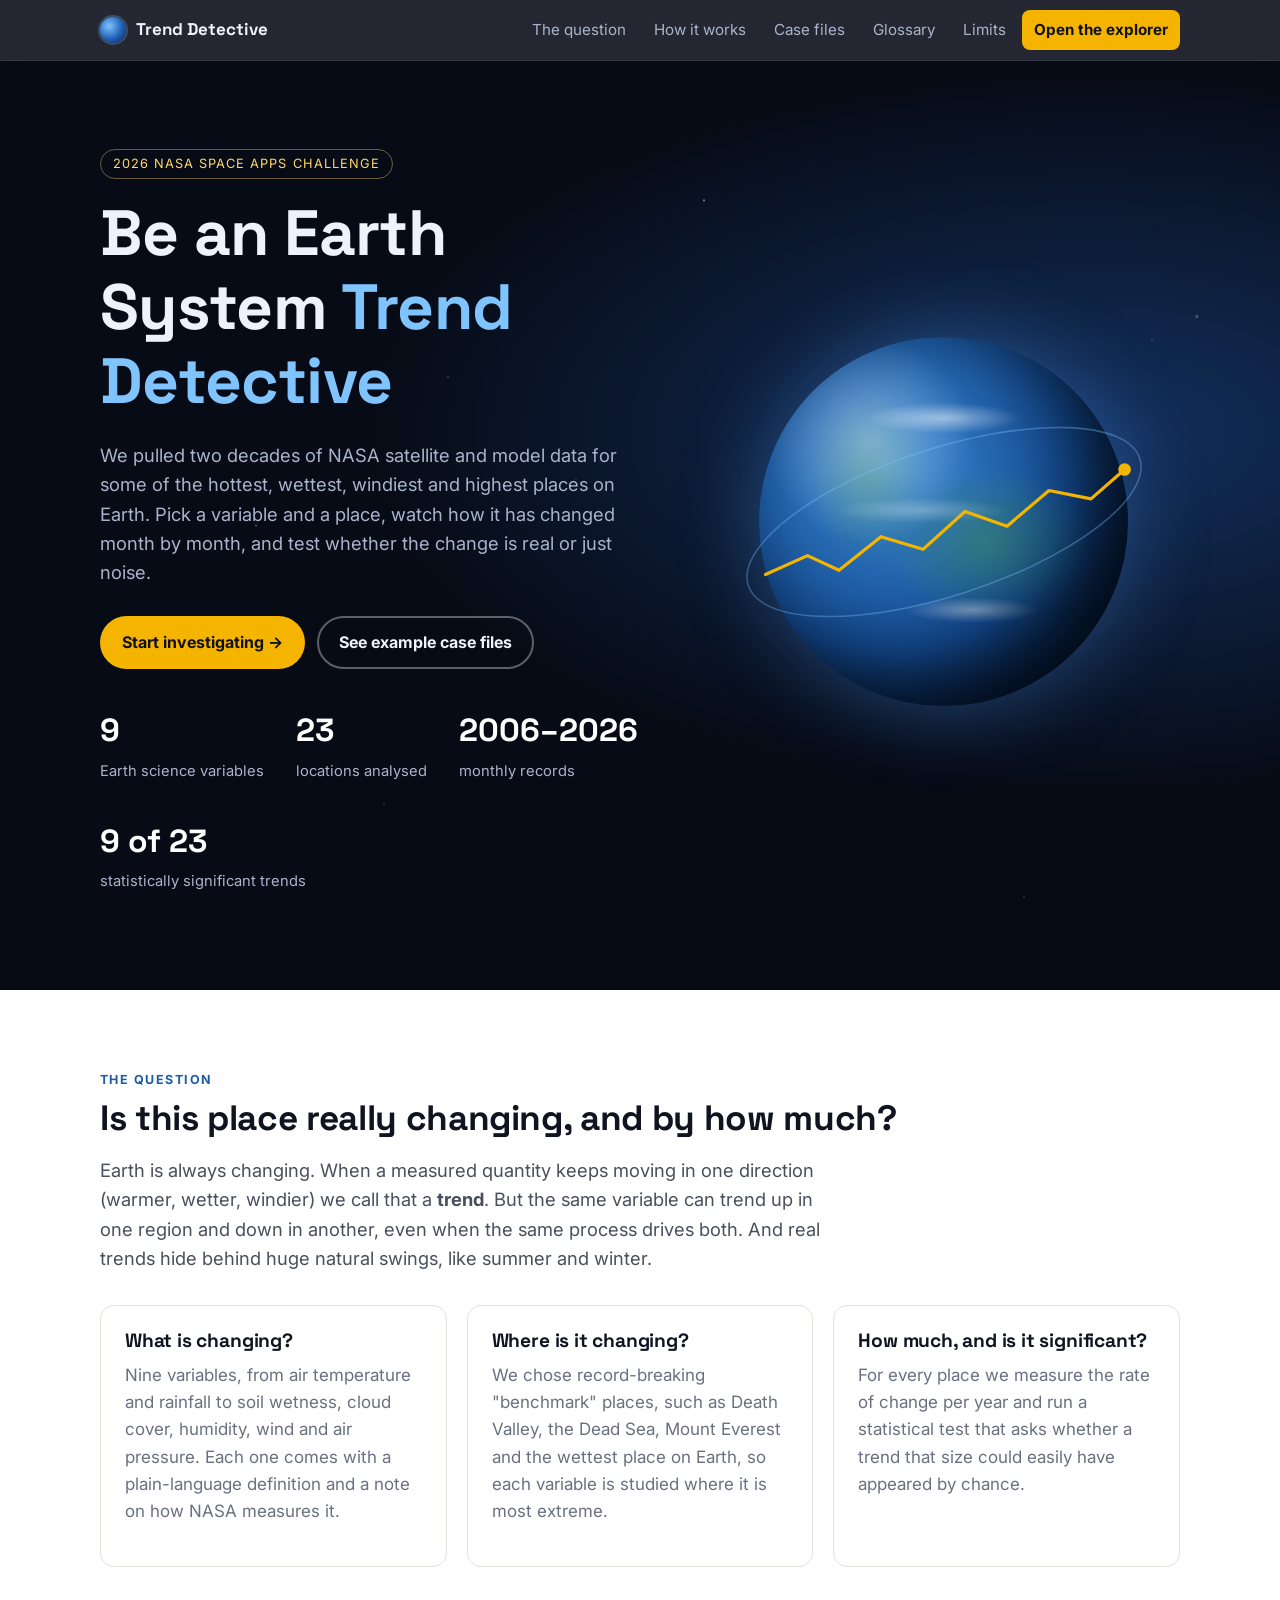
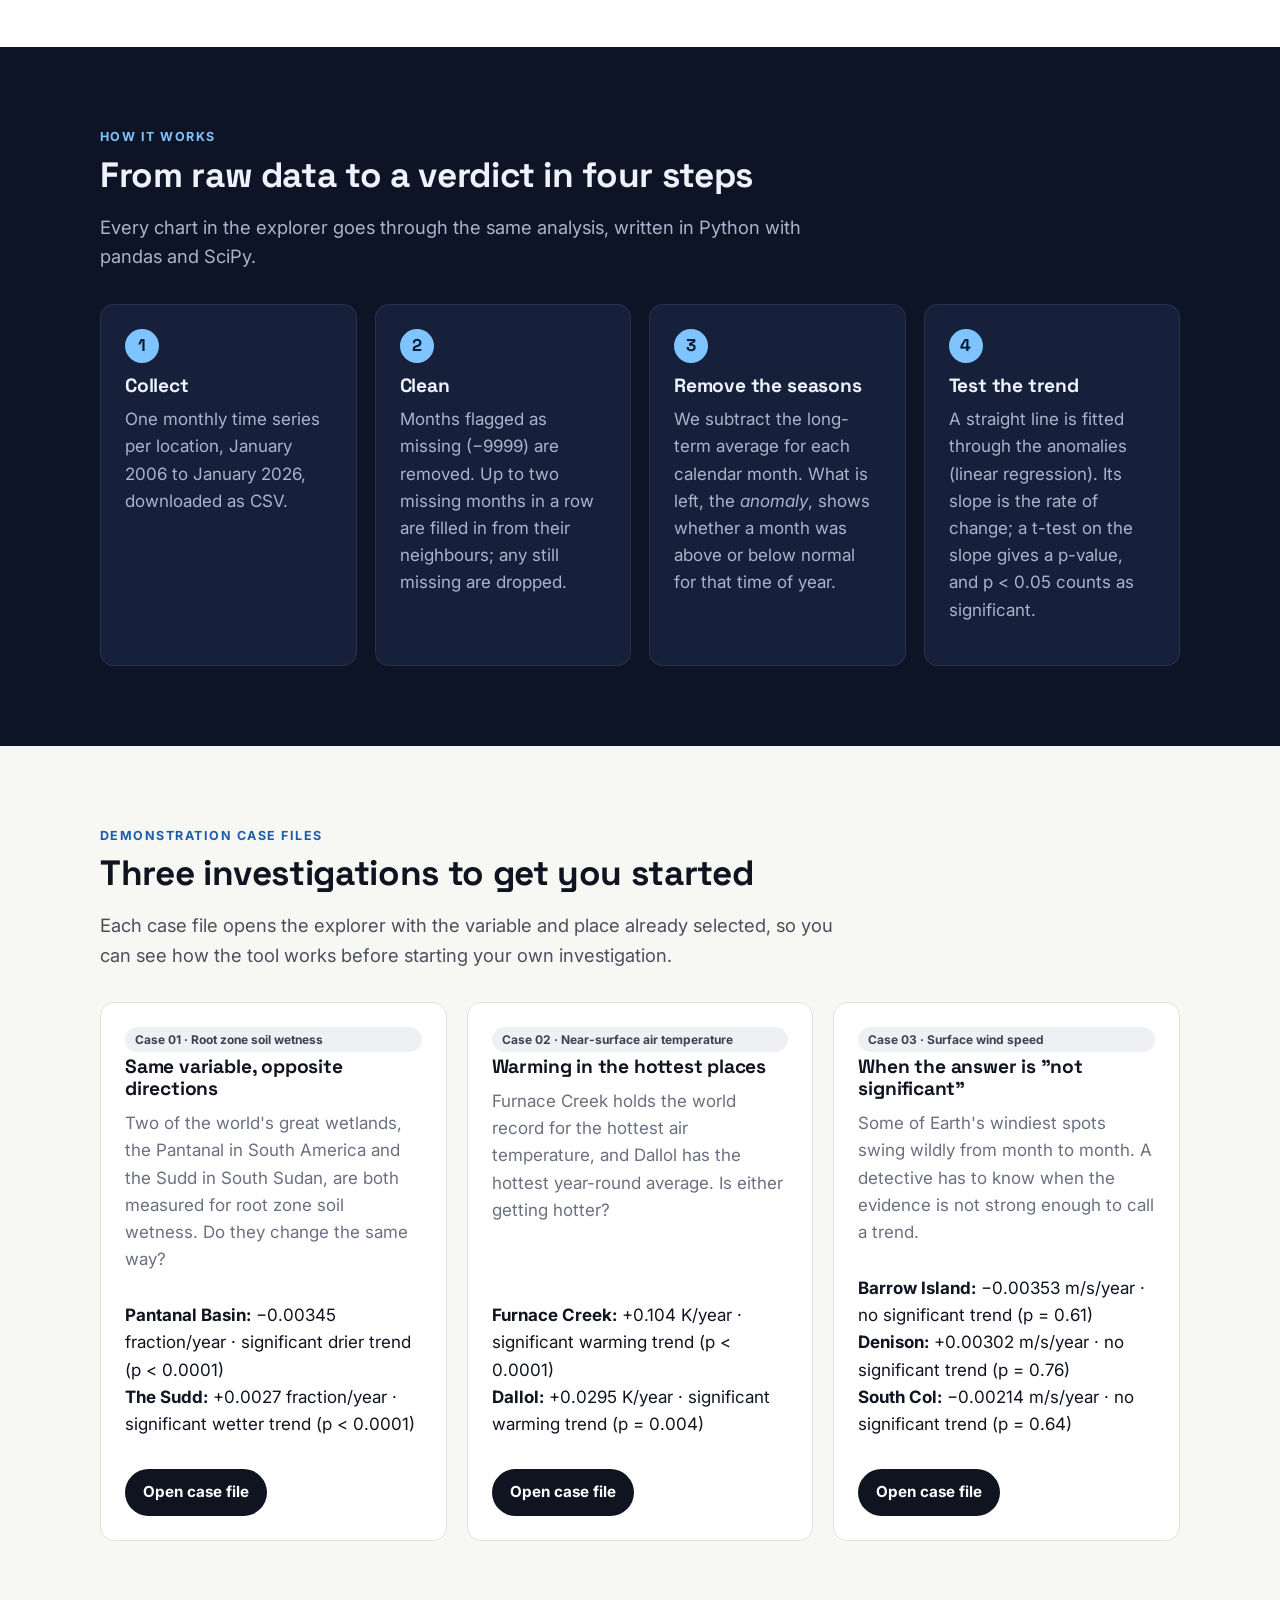
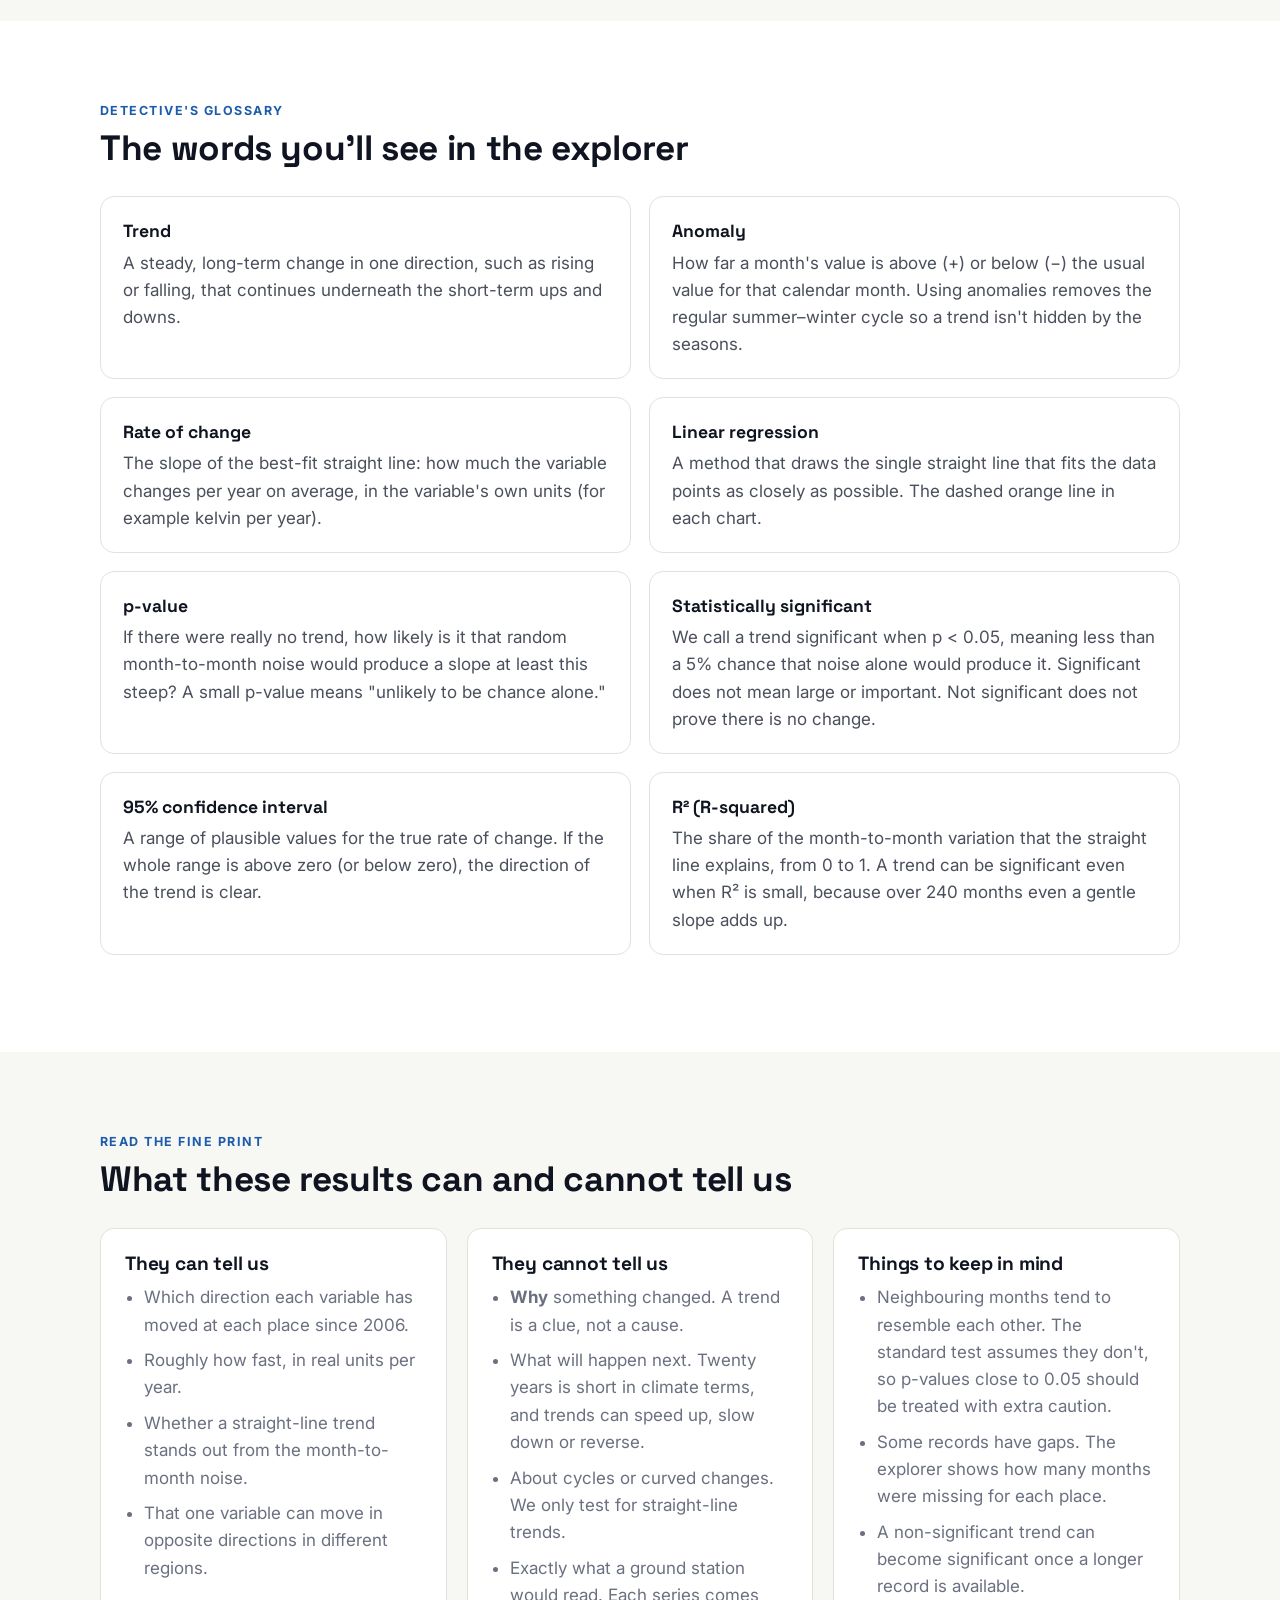
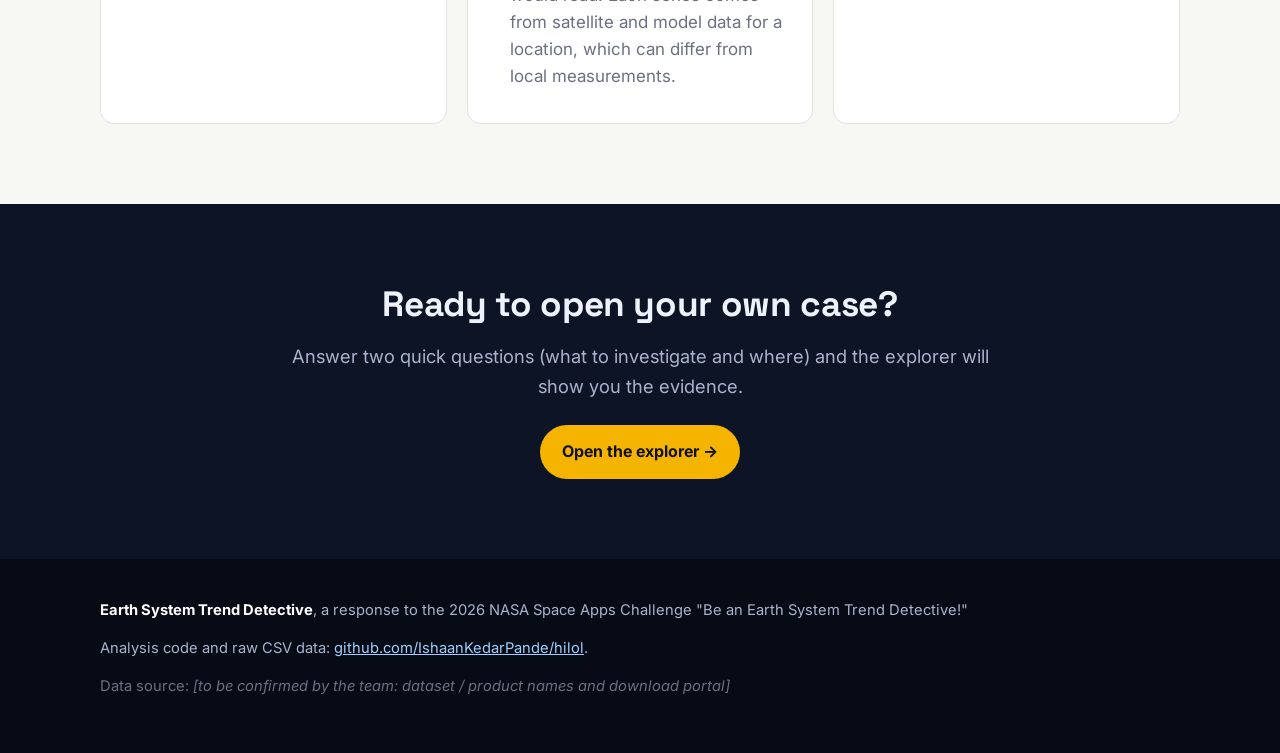
==== index.html @ a5470a7a "Add files via upload" ====
<!doctype html>
<html lang="en">
<head>
  <meta charset="utf-8">
  <meta name="viewport" content="width=device-width, initial-scale=1">
  <title>Earth System Trend Detective</title>
  <meta name="description" content="Explore 20 years of NASA Earth science data from 23 of the planet's most extreme places, and find out which changes are statistically significant. A 2026 NASA Space Apps Challenge project.">
  <link rel="preconnect" href="https://fonts.googleapis.com">
  <link rel="preconnect" href="https://fonts.gstatic.com" crossorigin>
  <link href="https://fonts.googleapis.com/css2?family=Inter:wght@400;600;700&family=Space+Grotesk:wght@600;700&display=swap" rel="stylesheet">
  <link rel="stylesheet" href="assets/style.css">
  <link rel="icon" href="data:image/svg+xml,%3Csvg xmlns='http://www.w3.org/2000/svg' viewBox='0 0 32 32'%3E%3Ccircle cx='16' cy='16' r='14' fill='%232a78d6'/%3E%3Cpath d='M6 20 L12 14 L17 17 L26 8' stroke='%23f5b400' stroke-width='3' fill='none' stroke-linecap='round'/%3E%3C/svg%3E">
</head>
<body>
<a class="skip" href="#main">Skip to content</a>

<header class="nav">
  <div class="wrap">
    <a class="brand" href="index.html"><span class="brand-mark" aria-hidden="true"></span>Trend Detective</a>
    <nav aria-label="Main">
      <ul>
        <li><a class="link" href="#question">The question</a></li>
        <li><a class="link" href="#method">How it works</a></li>
        <li><a class="link" href="#cases">Case files</a></li>
        <li><a class="link" href="#glossary">Glossary</a></li>
        <li><a class="link" href="#limits">Limits</a></li>
        <li><a class="link cta" href="explore.html">Open the explorer</a></li>
      </ul>
    </nav>
  </div>
</header>

<main id="main">
  <!-- HERO -->
  <section class="hero" aria-labelledby="hero-title">
    <div class="stars" aria-hidden="true"></div>
    <div class="wrap">
      <div>
        <span class="hero-tag">2026 NASA Space Apps Challenge</span>
        <h1 id="hero-title">Be an Earth System <span>Trend Detective</span></h1>
        <p class="lede">We pulled two decades of NASA satellite and model data for some of the hottest, wettest, windiest and highest places on Earth. Pick a variable and a place, watch how it has changed month by month, and test whether the change is real or just noise.</p>
        <div class="actions">
          <a class="btn btn-primary" href="explore.html">Start investigating →</a>
          <a class="btn btn-ghost" href="#cases">See example case files</a>
        </div>
        <div class="facts" aria-label="Project at a glance">
          <div class="fact"><b data-fact="variables">9</b><span>Earth science variables</span></div>
          <div class="fact"><b data-fact="series">23</b><span>locations analysed</span></div>
          <div class="fact"><b data-fact="years">2006–2026</b><span>monthly records</span></div>
          <div class="fact"><b data-fact="significant">–</b><span>statistically significant trends</span></div>
        </div>
      </div>
      <div class="planet-wrap" aria-hidden="true">
        <div class="planet"></div>
        <svg viewBox="0 0 400 400">
          <ellipse cx="200" cy="200" rx="196" ry="70" fill="none" stroke="rgba(127,196,255,.35)" stroke-width="1.5" transform="rotate(-18 200 200)"/>
          <polyline points="30,250 70,232 100,246 140,214 180,226 220,190 260,204 300,170 340,178 372,150" fill="none" stroke="#f5b400" stroke-width="3" stroke-linecap="round" stroke-linejoin="round"/>
          <circle cx="372" cy="150" r="6" fill="#f5b400"/>
        </svg>
      </div>
    </div>
  </section>

  <!-- QUESTION -->
  <section id="question" class="section-white" aria-labelledby="q-title">
    <div class="wrap">
      <p class="eyebrow">The question</p>
      <h2 id="q-title">Is this place really changing, and by how much?</h2>
      <p class="lede">Earth is always changing. When a measured quantity keeps moving in one direction (warmer, wetter, windier) we call that a <strong>trend</strong>. But the same variable can trend up in one region and down in another, even when the same process drives both. And real trends hide behind huge natural swings, like summer and winter.</p>
      <div class="grid-3" style="margin-top:32px">
        <div class="card">
          <h3>What is changing?</h3>
          <p class="muted">Nine variables, from air temperature and rainfall to soil wetness, cloud cover, humidity, wind and air pressure. Each one comes with a plain-language definition and a note on how NASA measures it.</p>
        </div>
        <div class="card">
          <h3>Where is it changing?</h3>
          <p class="muted">We chose record-breaking "benchmark" places, such as Death Valley, the Dead Sea, Mount Everest and the wettest place on Earth, so each variable is studied where it is most extreme.</p>
        </div>
        <div class="card">
          <h3>How much, and is it significant?</h3>
          <p class="muted">For every place we measure the rate of change per year and run a statistical test that asks whether a trend that size could easily have appeared by chance.</p>
        </div>
      </div>
    </div>
  </section>

  <!-- METHOD -->
  <section id="method" class="section-dark" aria-labelledby="m-title">
    <div class="wrap">
      <p class="eyebrow">How it works</p>
      <h2 id="m-title">From raw data to a verdict in four steps</h2>
      <p class="lede">Every chart in the explorer goes through the same analysis, written in Python with pandas and SciPy.</p>
      <ol class="grid-4" style="list-style:none;padding:0;margin:32px 0 0">
        <li class="card">
          <div class="step-num">1</div>
          <h3>Collect</h3>
          <p class="muted">One monthly time series per location, January 2006 to January 2026, downloaded as CSV.</p>
        </li>
        <li class="card">
          <div class="step-num">2</div>
          <h3>Clean</h3>
          <p class="muted">Months flagged as missing (−9999) are removed. Up to two missing months in a row are filled in from their neighbours; any still missing are dropped.</p>
        </li>
        <li class="card">
          <div class="step-num">3</div>
          <h3>Remove the seasons</h3>
          <p class="muted">We subtract the long-term average for each calendar month. What is left, the <em>anomaly</em>, shows whether a month was above or below normal for that time of year.</p>
        </li>
        <li class="card">
          <div class="step-num">4</div>
          <h3>Test the trend</h3>
          <p class="muted">A straight line is fitted through the anomalies (linear regression). Its slope is the rate of change; a t-test on the slope gives a p-value, and p &lt; 0.05 counts as significant.</p>
        </li>
      </ol>
    </div>
  </section>

  <!-- CASE FILES -->
  <section id="cases" aria-labelledby="c-title">
    <div class="wrap">
      <p class="eyebrow">Demonstration case files</p>
      <h2 id="c-title">Three investigations to get you started</h2>
      <p class="lede">Each case file opens the explorer with the variable and place already selected, so you can see how the tool works before starting your own investigation.</p>
      <div class="grid-3" style="margin-top:32px">
        <article class="card case">
          <span class="tag">Case 01 · Root zone soil wetness</span>
          <h3>Same variable, opposite directions</h3>
          <p class="muted">Two of the world's great wetlands, the Pantanal in South America and the Sudd in South Sudan, are both measured for root zone soil wetness. Do they change the same way?</p>
          <p class="verdict" data-case="RootZoneSoil_Pantanal,RootZoneSoil_Sudd"></p>
          <a class="btn" href="explore.html?series=RootZoneSoil_Pantanal">Open case file</a>
        </article>
        <article class="card case">
          <span class="tag">Case 02 · Near-surface air temperature</span>
          <h3>Warming in the hottest places</h3>
          <p class="muted">Furnace Creek holds the world record for the hottest air temperature, and Dallol has the hottest year-round average. Is either getting hotter?</p>
          <p class="verdict" data-case="NearSurfaceAirTemperature_Furnace,NearSurfaceAirTemperature_Dallol"></p>
          <a class="btn" href="explore.html?series=NearSurfaceAirTemperature_Furnace">Open case file</a>
        </article>
        <article class="card case">
          <span class="tag">Case 03 · Surface wind speed</span>
          <h3>When the answer is "not significant"</h3>
          <p class="muted">Some of Earth's windiest spots swing wildly from month to month. A detective has to know when the evidence is not strong enough to call a trend.</p>
          <p class="verdict" data-case="SurfaceWindSpeed_Barrow,SurfaceWindSpeed_Denison,SurfaceWindSpeed_Southcol"></p>
          <a class="btn" href="explore.html?series=SurfaceWindSpeed_Southcol">Open case file</a>
        </article>
      </div>
    </div>
  </section>

  <!-- GLOSSARY -->
  <section id="glossary" class="section-white" aria-labelledby="g-title">
    <div class="wrap">
      <p class="eyebrow">Detective's glossary</p>
      <h2 id="g-title">The words you'll see in the explorer</h2>
      <dl class="glossary" style="margin-top:28px">
        <div><dt>Trend</dt><dd>A steady, long-term change in one direction, such as rising or falling, that continues underneath the short-term ups and downs.</dd></div>
        <div><dt>Anomaly</dt><dd>How far a month's value is above (+) or below (−) the usual value for that calendar month. Using anomalies removes the regular summer–winter cycle so a trend isn't hidden by the seasons.</dd></div>
        <div><dt>Rate of change</dt><dd>The slope of the best-fit straight line: how much the variable changes per year on average, in the variable's own units (for example kelvin per year).</dd></div>
        <div><dt>Linear regression</dt><dd>A method that draws the single straight line that fits the data points as closely as possible. The dashed orange line in each chart.</dd></div>
        <div><dt>p-value</dt><dd>If there were really no trend, how likely is it that random month-to-month noise would produce a slope at least this steep? A small p-value means "unlikely to be chance alone."</dd></div>
        <div><dt>Statistically significant</dt><dd>We call a trend significant when p &lt; 0.05, meaning less than a 5% chance that noise alone would produce it. Significant does not mean large or important. Not significant does not prove there is no change.</dd></div>
        <div><dt>95% confidence interval</dt><dd>A range of plausible values for the true rate of change. If the whole range is above zero (or below zero), the direction of the trend is clear.</dd></div>
        <div><dt>R² (R-squared)</dt><dd>The share of the month-to-month variation that the straight line explains, from 0 to 1. A trend can be significant even when R² is small, because over 240 months even a gentle slope adds up.</dd></div>
      </dl>
    </div>
  </section>

  <!-- LIMITS -->
  <section id="limits" aria-labelledby="l-title">
    <div class="wrap">
      <p class="eyebrow">Read the fine print</p>
      <h2 id="l-title">What these results can and cannot tell us</h2>
      <div class="grid-3" style="margin-top:28px">
        <div class="card">
          <h3>They can tell us</h3>
          <ul class="clean muted">
            <li>Which direction each variable has moved at each place since 2006.</li>
            <li>Roughly how fast, in real units per year.</li>
            <li>Whether a straight-line trend stands out from the month-to-month noise.</li>
            <li>That one variable can move in opposite directions in different regions.</li>
          </ul>
        </div>
        <div class="card">
          <h3>They cannot tell us</h3>
          <ul class="clean muted">
            <li><strong>Why</strong> something changed. A trend is a clue, not a cause.</li>
            <li>What will happen next. Twenty years is short in climate terms, and trends can speed up, slow down or reverse.</li>
            <li>About cycles or curved changes. We only test for straight-line trends.</li>
            <li>Exactly what a ground station would read. Each series comes from satellite and model data for a location, which can differ from local measurements.</li>
          </ul>
        </div>
        <div class="card">
          <h3>Things to keep in mind</h3>
          <ul class="clean muted">
            <li>Neighbouring months tend to resemble each other. The standard test assumes they don't, so p-values close to 0.05 should be treated with extra caution.</li>
            <li>Some records have gaps. The explorer shows how many months were missing for each place.</li>
            <li>A non-significant trend can become significant once a longer record is available.</li>
          </ul>
        </div>
      </div>
    </div>
  </section>

  <section class="section-dark" aria-labelledby="cta-title">
    <div class="wrap" style="text-align:center">
      <h2 id="cta-title">Ready to open your own case?</h2>
      <p class="lede" style="margin:0 auto 24px">Answer two quick questions (what to investigate and where) and the explorer will show you the evidence.</p>
      <a class="btn btn-primary" href="explore.html">Open the explorer →</a>
    </div>
  </section>
</main>

<footer>
  <div class="wrap">
    <p><strong style="color:#fff">Earth System Trend Detective</strong>, a response to the 2026 NASA Space Apps Challenge "Be an Earth System Trend Detective!"</p>
    <p>Analysis code and raw CSV data: <a href="https://github.com/IshaanKedarPande/hilol">github.com/IshaanKedarPande/hilol</a>.</p>
    <!-- TODO (team): add the exact data source / product names used for the CSVs and the team name. -->
    <p class="muted">Data source: <em>[to be confirmed by the team: dataset / product names and download portal]</em></p>
  </div>
</footer>

<script src="assets/common.js"></script>
<script>
  TD.load().then(({ results, content }) => {
    const byId = Object.fromEntries(results.map(r => [r.id, r]));
    const years = results.map(r => r.start.slice(0, 4)).sort()[0] + '–' + results.map(r => r.end.slice(0, 4)).sort().pop();
    document.querySelector('[data-fact="variables"]').textContent = new Set(results.map(r => r.variable)).size;
    document.querySelector('[data-fact="series"]').textContent = results.length;
    document.querySelector('[data-fact="years"]').textContent = years;
    document.querySelector('[data-fact="significant"]').textContent = results.filter(r => r.significant).length + ' of ' + results.length;

    document.querySelectorAll('[data-case]').forEach(el => {
      el.innerHTML = el.dataset.case.split(',').map(id => {
        const r = byId[id]; if (!r) return '';
        const v = content.variables[r.variable];
        const place = content.locations[id]?.place || r.location;
        return `<strong>${place}:</strong> ${TD.fmtRate(r.slope_per_year, v.unit)} · ${TD.verdictText(r)}`;
      }).join('<br>');
    });
  }).catch(() => {});
</script>
</body>
</html>
---- assets/style.css ----
/* Earth System Trend Detective — shared styles */
:root {
  --space-900: #070b16;
  --space-800: #0d1426;
  --space-700: #16203a;
  --space-ink: #eef2fb;
  --space-muted: #a9b4cc;

  --page: #f7f7f4;
  --surface: #ffffff;
  --chart-surface: #fcfcfb;
  --ink: #0f1420;
  --ink-2: #4a4f5c;
  --ink-3: #6b7080;
  --line: #e2e2dc;
  --grid: #ececE6;

  --accent: #2a78d6;      /* data series (blue) */
  --accent-ink: #1c5cab;  /* blue text that passes 4.5:1 */
  --trend: #eb6834;       /* trend line (orange) */

  --good-bg: #e6f4e6; --good-ink: #0b5d0b;
  --neutral-bg: #eef0f4; --neutral-ink: #3d4252;

  --radius: 14px;
  --maxw: 1120px;
  --font: "Inter", system-ui, -apple-system, "Segoe UI", Roboto, sans-serif;
  --font-display: "Space Grotesk", var(--font);
}

* { box-sizing: border-box; }
html { scroll-behavior: smooth; }
@media (prefers-reduced-motion: reduce) { html { scroll-behavior: auto; } * { animation: none !important; transition: none !important; } }

body {
  margin: 0;
  font-family: var(--font);
  font-size: 17px;
  line-height: 1.6;
  color: var(--ink);
  background: var(--page);
}
img { max-width: 100%; }
a { color: var(--accent-ink); }
h1, h2, h3 { font-family: var(--font-display); line-height: 1.15; letter-spacing: -0.01em; margin: 0 0 .5em; }
h2 { font-size: clamp(1.6rem, 3vw, 2.2rem); }
h3 { font-size: 1.2rem; }
p { margin: 0 0 1em; }
.wrap { max-width: var(--maxw); margin: 0 auto; padding: 0 20px; }
.eyebrow { text-transform: uppercase; letter-spacing: .12em; font-size: .78rem; font-weight: 700; color: var(--accent-ink); margin-bottom: .6em; }
.lede { font-size: 1.15rem; color: var(--ink-2); max-width: 62ch; }
.muted { color: var(--ink-3); }
.sr-only { position: absolute; width: 1px; height: 1px; padding: 0; margin: -1px; overflow: hidden; clip: rect(0,0,0,0); border: 0; }

.skip { position: absolute; left: -999px; top: 8px; background: #fff; color: #000; padding: 8px 14px; border-radius: 8px; z-index: 100; }
.skip:focus { left: 8px; }

:focus-visible { outline: 3px solid #f5b400; outline-offset: 2px; border-radius: 6px; }

/* ---------- Nav ---------- */
.nav { position: sticky; top: 0; z-index: 50; background: rgba(7,11,22,.88); backdrop-filter: blur(10px); border-bottom: 1px solid rgba(255,255,255,.08); }
.nav .wrap { display: flex; align-items: center; justify-content: space-between; gap: 16px; min-height: 60px; flex-wrap: wrap; }
.brand { display: flex; align-items: center; gap: 10px; color: var(--space-ink); text-decoration: none; font-family: var(--font-display); font-weight: 700; }
.brand-mark { width: 26px; height: 26px; border-radius: 50%; background: radial-gradient(circle at 35% 35%, #7fc4ff, #1f5fb8 55%, #0b2550); box-shadow: 0 0 0 2px rgba(127,196,255,.25); flex: none; }
.nav ul { list-style: none; display: flex; gap: 4px; margin: 0; padding: 0; flex-wrap: wrap; }
.nav a.link { color: var(--space-muted); text-decoration: none; font-size: .95rem; padding: 8px 12px; border-radius: 8px; display: inline-block; }
.nav a.link:hover, .nav a.link[aria-current="page"] { color: #fff; background: rgba(255,255,255,.08); }
.nav a.cta { background: #f5b400; color: #111; font-weight: 700; }
.nav a.cta:hover { background: #ffc933; color: #111; }

/* ---------- Buttons ---------- */
.btn { display: inline-flex; align-items: center; gap: 8px; padding: 12px 20px; border-radius: 999px; font-weight: 700; text-decoration: none; border: 2px solid transparent; cursor: pointer; font-size: 1rem; font-family: inherit; }
.btn-primary { background: #f5b400; color: #111; }
.btn-primary:hover { background: #ffc933; }
.btn-ghost { color: var(--space-ink); border-color: rgba(255,255,255,.35); background: transparent; }
.btn-ghost:hover { border-color: #fff; }

/* ---------- Hero ---------- */
.hero { position: relative; overflow: hidden; color: var(--space-ink); background: radial-gradient(1200px 600px at 85% 40%, #13305e 0%, transparent 60%), var(--space-900); padding: 88px 0 96px; }
.stars, .stars::after { position: absolute; inset: 0; background-image:
  radial-gradient(1px 1px at 10% 20%, #fff8, transparent), radial-gradient(1px 1px at 30% 80%, #fff6, transparent),
  radial-gradient(1.5px 1.5px at 55% 15%, #fffa, transparent), radial-gradient(1px 1px at 70% 60%, #fff5, transparent),
  radial-gradient(1px 1px at 90% 30%, #fff7, transparent), radial-gradient(1.5px 1.5px at 20% 50%, #fff6, transparent),
  radial-gradient(1px 1px at 45% 45%, #fff4, transparent), radial-gradient(1px 1px at 80% 90%, #fff6, transparent);
  pointer-events: none; }
.stars::after { content: ""; transform: translate(37%, 23%) scale(1.3); opacity: .7; }
.hero .wrap { position: relative; display: grid; grid-template-columns: 1.2fr 1fr; gap: 40px; align-items: center; }
.hero h1 { font-size: clamp(2.3rem, 5.4vw, 4rem); margin-bottom: .35em; }
.hero h1 span { color: #7fc4ff; }
.hero .lede { color: var(--space-muted); }
.hero .actions { display: flex; gap: 12px; flex-wrap: wrap; margin-top: 28px; }
.hero-tag { display: inline-block; font-size: .8rem; letter-spacing: .08em; text-transform: uppercase; color: #ffd76a; border: 1px solid rgba(255,215,106,.4); padding: 4px 12px; border-radius: 999px; margin-bottom: 18px; }

.planet-wrap { position: relative; aspect-ratio: 1; max-width: 420px; justify-self: center; width: 100%; }
.planet { position: absolute; inset: 6%; border-radius: 50%;
  background:
    radial-gradient(circle at 30% 28%, rgba(255,255,255,.35), transparent 28%),
    radial-gradient(ellipse 30% 6% at 50% 22%, rgba(255,255,255,.5), transparent 70%),
    radial-gradient(ellipse 34% 5% at 44% 47%, rgba(255,255,255,.28), transparent 70%),
    radial-gradient(ellipse 26% 5% at 58% 74%, rgba(255,255,255,.4), transparent 70%),
    radial-gradient(ellipse 40% 30% at 62% 56%, rgba(62,140,96,.55), transparent 70%),
    radial-gradient(ellipse 24% 34% at 30% 38%, rgba(62,140,96,.45), transparent 70%),
    radial-gradient(circle at 35% 35%, #3a8bd8, #134a91 55%, #061b3d 80%);
  box-shadow: inset -40px -30px 80px rgba(0,0,0,.65), 0 0 80px rgba(79,160,255,.35);
}
.planet-wrap svg { position: absolute; inset: 0; width: 100%; height: 100%; }

/* ---------- Sections ---------- */
section { padding: 80px 0; }
.section-dark { background: var(--space-800); color: var(--space-ink); }
.section-dark .lede, .section-dark .muted { color: var(--space-muted); }
.section-dark .eyebrow { color: #7fc4ff; }
.section-white { background: var(--surface); }

.grid-3 { display: grid; grid-template-columns: repeat(3, 1fr); gap: 20px; }
.grid-4 { display: grid; grid-template-columns: repeat(4, 1fr); gap: 18px; }
.card { background: var(--surface); border: 1px solid var(--line); border-radius: var(--radius); padding: 24px; }
.section-dark .card { background: var(--space-700); border-color: rgba(255,255,255,.08); }

.step-num { width: 34px; height: 34px; border-radius: 50%; display: grid; place-items: center; font-weight: 800; background: #7fc4ff; color: #071a33; margin-bottom: 12px; font-family: var(--font-display); }

.facts { display: flex; gap: 32px; flex-wrap: wrap; margin-top: 36px; }
.fact b { display: block; font-family: var(--font-display); font-size: 2rem; color: #fff; }
.fact span { color: var(--space-muted); font-size: .92rem; }

/* case files */
.case { display: flex; flex-direction: column; }
.case h3 { margin-top: 4px; }
.case .verdict { margin-top: auto; padding-top: 12px; }
.case a.btn { align-self: flex-start; margin-top: 14px; padding: 9px 16px; font-size: .95rem; background: var(--ink); color: #fff; }
.case a.btn:hover { background: #2a3142; }
.tag { display: inline-block; font-size: .75rem; font-weight: 700; padding: 3px 10px; border-radius: 999px; background: var(--neutral-bg); color: var(--neutral-ink); }

/* glossary */
.glossary { display: grid; grid-template-columns: repeat(2, 1fr); gap: 18px; }
.glossary dt { font-family: var(--font-display); font-weight: 700; font-size: 1.1rem; margin-bottom: 4px; }
.glossary dd { margin: 0; color: var(--ink-2); }
.glossary > div { background: var(--surface); border: 1px solid var(--line); border-radius: var(--radius); padding: 20px 22px; }

.callout { border-left: 4px solid var(--trend); background: #fff6f1; padding: 16px 20px; border-radius: 0 10px 10px 0; color: #4a2a1c; }

ul.clean { padding-left: 1.1em; margin: 0; }
ul.clean li { margin-bottom: .5em; }

footer { background: var(--space-900); color: var(--space-muted); padding: 40px 0; font-size: .92rem; }
footer a { color: #9fd0ff; }

/* ---------- Explorer ---------- */
.explorer-head { background: var(--space-800); color: var(--space-ink); padding: 44px 0 36px; }
.explorer-head h1 { font-size: clamp(1.8rem, 4vw, 2.6rem); }
.explorer-head .lede { color: var(--space-muted); }

.steps { display: grid; gap: 18px; margin-top: 26px; }
.q-label { font-weight: 700; font-size: .95rem; color: #ffd76a; margin-bottom: 8px; display: block; }
.chips { display: flex; flex-wrap: wrap; gap: 8px; border: 0; padding: 0; margin: 0; }
.chip { border: 1.5px solid rgba(255,255,255,.28); background: transparent; color: var(--space-ink); padding: 8px 15px; border-radius: 999px; font: inherit; font-size: .95rem; cursor: pointer; }
.chip:hover { border-color: #fff; }
.chip[aria-pressed="true"] { background: #7fc4ff; color: #071a33; border-color: #7fc4ff; font-weight: 700; }
.chip small { opacity: .8; font-weight: 400; }

.explorer-body { padding: 40px 0 80px; }
.result-grid { display: grid; grid-template-columns: 1fr 340px; gap: 24px; align-items: start; }
.panel { background: var(--surface); border: 1px solid var(--line); border-radius: var(--radius); padding: 24px; }

.headline { display: grid; grid-template-columns: 1fr auto; gap: 16px; align-items: start; margin-bottom: 18px; }
.headline h2 { font-size: clamp(1.35rem, 2.6vw, 1.8rem); margin-bottom: .2em; }
.where { color: var(--ink-2); font-size: .98rem; }

.badge { display: inline-flex; align-items: center; gap: 8px; padding: 8px 14px; border-radius: 999px; font-weight: 700; font-size: .92rem; white-space: nowrap; }
.badge.sig { background: var(--good-bg); color: var(--good-ink); }
.badge.notsig { background: var(--neutral-bg); color: var(--neutral-ink); }
.badge svg { width: 16px; height: 16px; flex: none; }

.stats { display: grid; grid-template-columns: repeat(3, 1fr); gap: 12px; margin: 6px 0 20px; }
.stat { background: var(--page); border-radius: 12px; padding: 14px 16px; }
.stat .k { font-size: .8rem; color: var(--ink-3); text-transform: uppercase; letter-spacing: .06em; font-weight: 700; }
.stat .v { font-family: var(--font-display); font-size: 1.35rem; font-weight: 700; margin-top: 2px; word-break: break-word; }
.stat .s { font-size: .85rem; color: var(--ink-2); }

.toolbar { display: flex; justify-content: space-between; align-items: center; gap: 12px; flex-wrap: wrap; margin-bottom: 8px; }
.seg { display: inline-flex; border: 1px solid var(--line); border-radius: 999px; padding: 3px; background: var(--page); }
.seg button { white-space: nowrap; border: 0; background: transparent; padding: 7px 14px; border-radius: 999px; font: inherit; font-size: .9rem; cursor: pointer; color: var(--ink-2); }
.seg button[aria-pressed="true"] { background: var(--ink); color: #fff; }
.legend { display: flex; gap: 16px; font-size: .88rem; color: var(--ink-2); flex-wrap: wrap; }
.legend i { display: inline-block; width: 18px; height: 0; border-top: 2px solid var(--accent); vertical-align: middle; margin-right: 6px; }
.legend i.trend { border-top: 2.5px dashed var(--trend); }
.legend i.zero { border-top: 1px solid #9a9a92; }

.chart-box { position: relative; background: var(--chart-surface); border-radius: 12px; }
.chart-box svg { display: block; width: 100%; height: auto; touch-action: pan-y; }
.chart-box .axis text { font-size: 13px; fill: var(--ink-3); font-family: var(--font); }
.tooltip { position: absolute; pointer-events: none; background: #0f1420; color: #fff; font-size: .82rem; padding: 8px 10px; border-radius: 8px; line-height: 1.4; white-space: nowrap; transform: translate(-50%, -110%); opacity: 0; transition: opacity .1s; }
.tooltip b { font-weight: 700; }
.chart-caption { font-size: .88rem; color: var(--ink-3); margin-top: 10px; }

.plain { background: #f2f7fe; border: 1px solid #d5e5fa; border-radius: 12px; padding: 16px 18px; margin-top: 20px; }
.plain h3 { font-size: 1rem; margin-bottom: 6px; }
.plain p:last-child { margin-bottom: 0; }

.notes dt { font-weight: 700; font-size: .92rem; margin-top: 12px; }
.notes dd { margin: 2px 0 0; color: var(--ink-2); font-size: .95rem; }

aside .panel + .panel { margin-top: 18px; }
aside h3 { font-size: 1.05rem; }
aside p, aside li { font-size: .95rem; color: var(--ink-2); }
.unit-chip { font-size: .85rem; background: var(--page); border-radius: 8px; padding: 6px 10px; display: inline-block; margin-top: 4px; }

table.compare { width: 100%; border-collapse: collapse; font-size: .92rem; }
table.compare th, table.compare td { text-align: left; padding: 9px 8px; border-bottom: 1px solid var(--line); vertical-align: top; }
table.compare th { font-size: .78rem; text-transform: uppercase; letter-spacing: .05em; color: var(--ink-3); }
table.compare tr.current { background: #f2f7fe; }
table.compare button { background: none; border: 0; padding: 0; color: var(--accent-ink); font: inherit; text-decoration: underline; cursor: pointer; text-align: left; }
.table-scroll { overflow-x: auto; }

details.data-table summary { cursor: pointer; font-weight: 600; color: var(--accent-ink); margin-top: 16px; }
details.data-table .table-scroll { max-height: 300px; overflow: auto; margin-top: 8px; }

.loading { padding: 40px; text-align: center; color: var(--ink-3); }
.error { padding: 20px; background: #fdecec; color: #8a1c1c; border-radius: 10px; }

/* ---------- Responsive ---------- */
@media (max-width: 1100px) {
  .result-grid { grid-template-columns: 1fr; }
  aside { display: grid; grid-template-columns: 1fr 1fr; gap: 18px; }
  aside .panel + .panel { margin-top: 0; }
  aside .panel:last-child { grid-column: 1 / -1; }
}
@media (max-width: 960px) {
  .grid-4 { grid-template-columns: repeat(2, 1fr); }
}
@media (max-width: 700px) {
  aside { display: block; }
  aside .panel + .panel { margin-top: 18px; }
}
@media (max-width: 780px) {
  .hero { padding: 56px 0 64px; }
  .hero .wrap { grid-template-columns: 1fr; }
  .planet-wrap { max-width: 260px; order: -1; }
  .grid-3, .glossary { grid-template-columns: 1fr; }
  section { padding: 56px 0; }
  .stats { grid-template-columns: 1fr 1fr; }
  .headline { grid-template-columns: 1fr; }
  .nav ul { width: 100%; overflow-x: auto; flex-wrap: nowrap; padding-bottom: 6px; }
  .nav a.link { white-space: nowrap; }
}
@media (max-width: 480px) {
  body { font-size: 16px; }
  .wrap { padding: 0 16px; }
  .grid-4 { grid-template-columns: 1fr; }
  .stats { grid-template-columns: 1fr; }
  .panel { padding: 18px; }
}
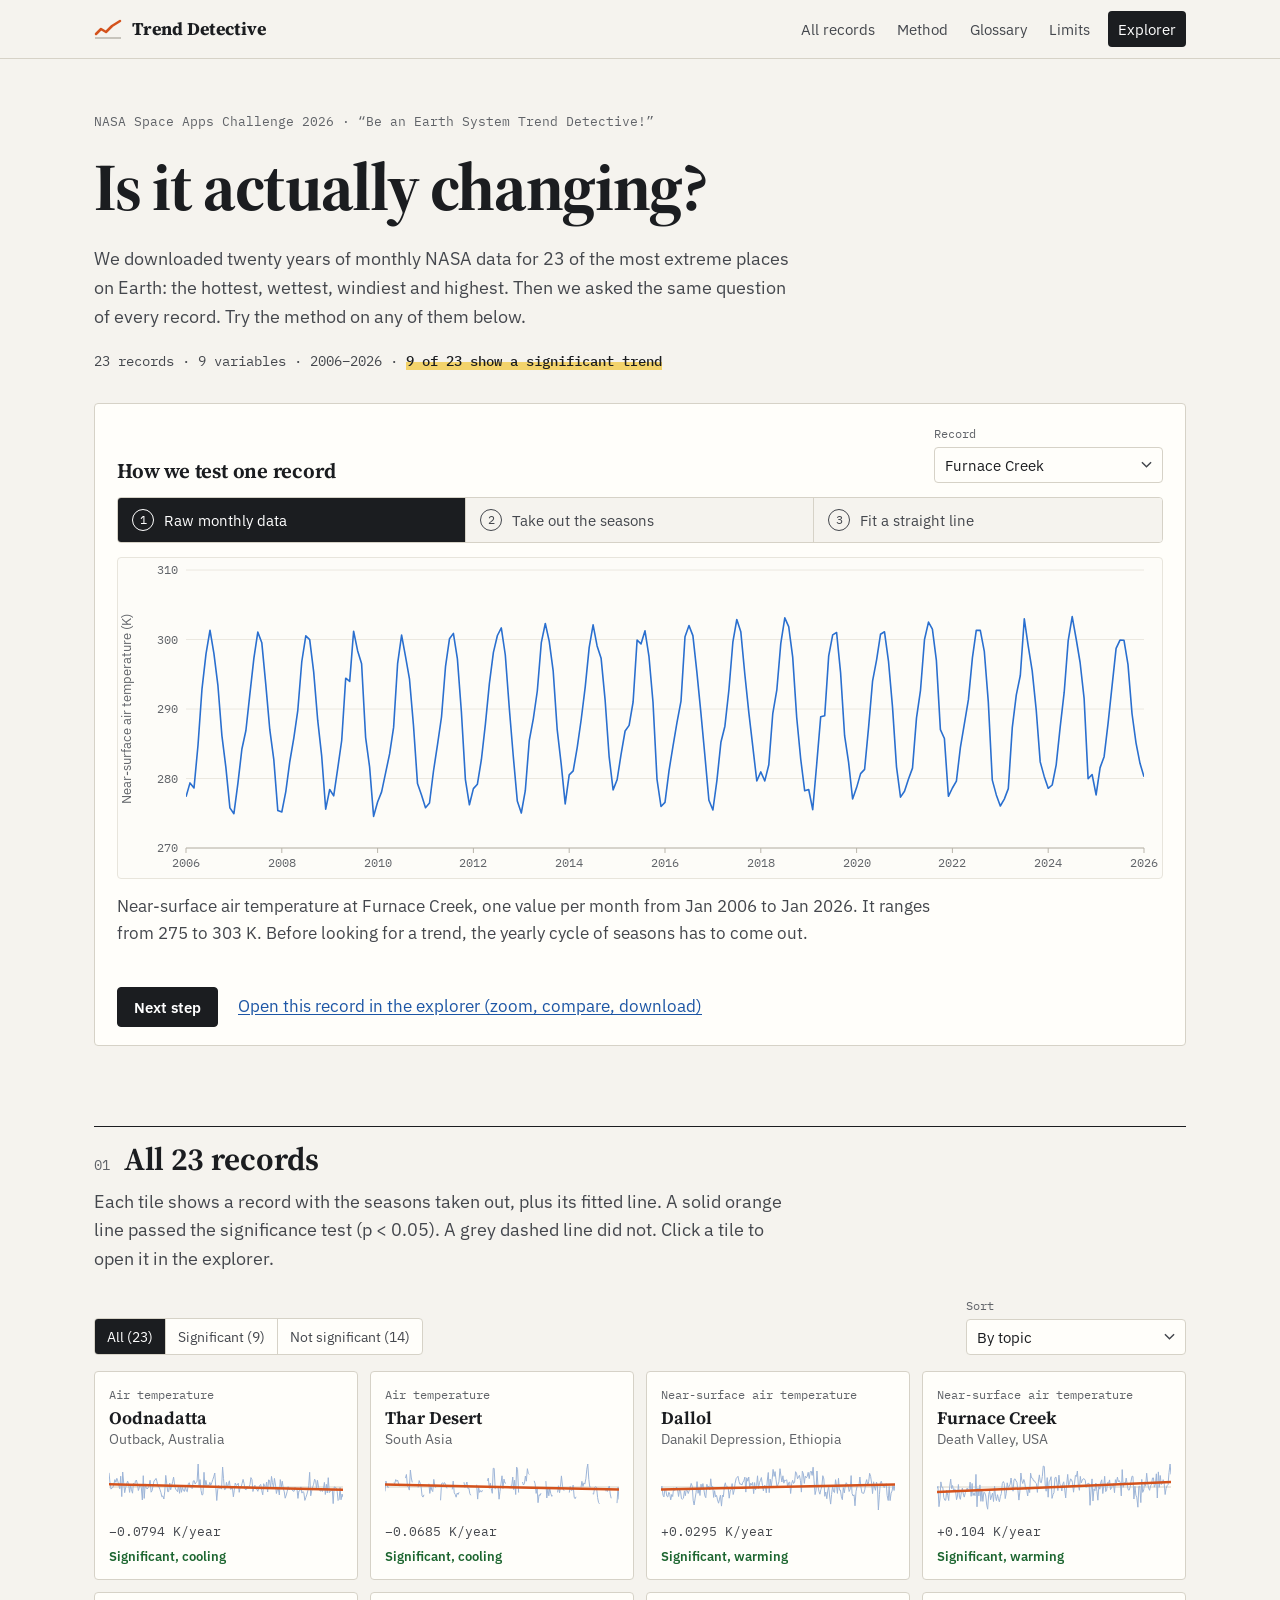
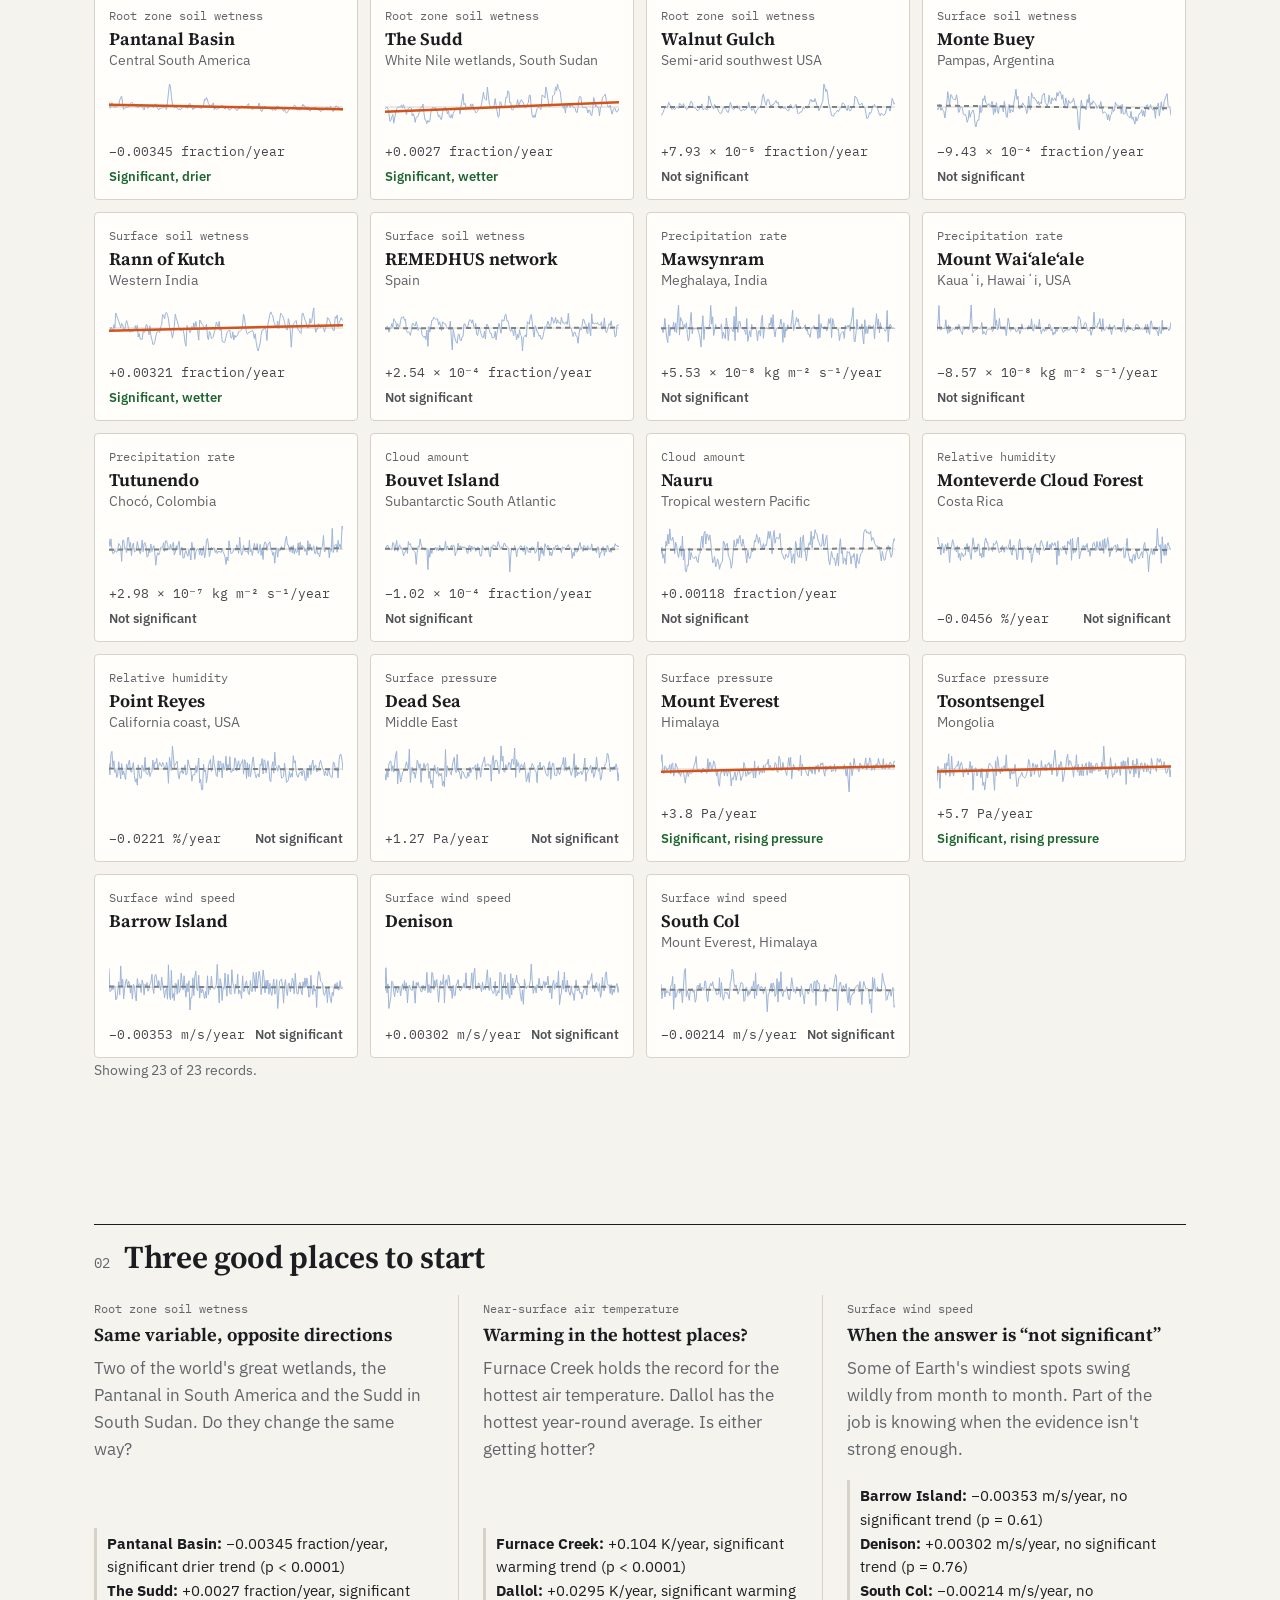
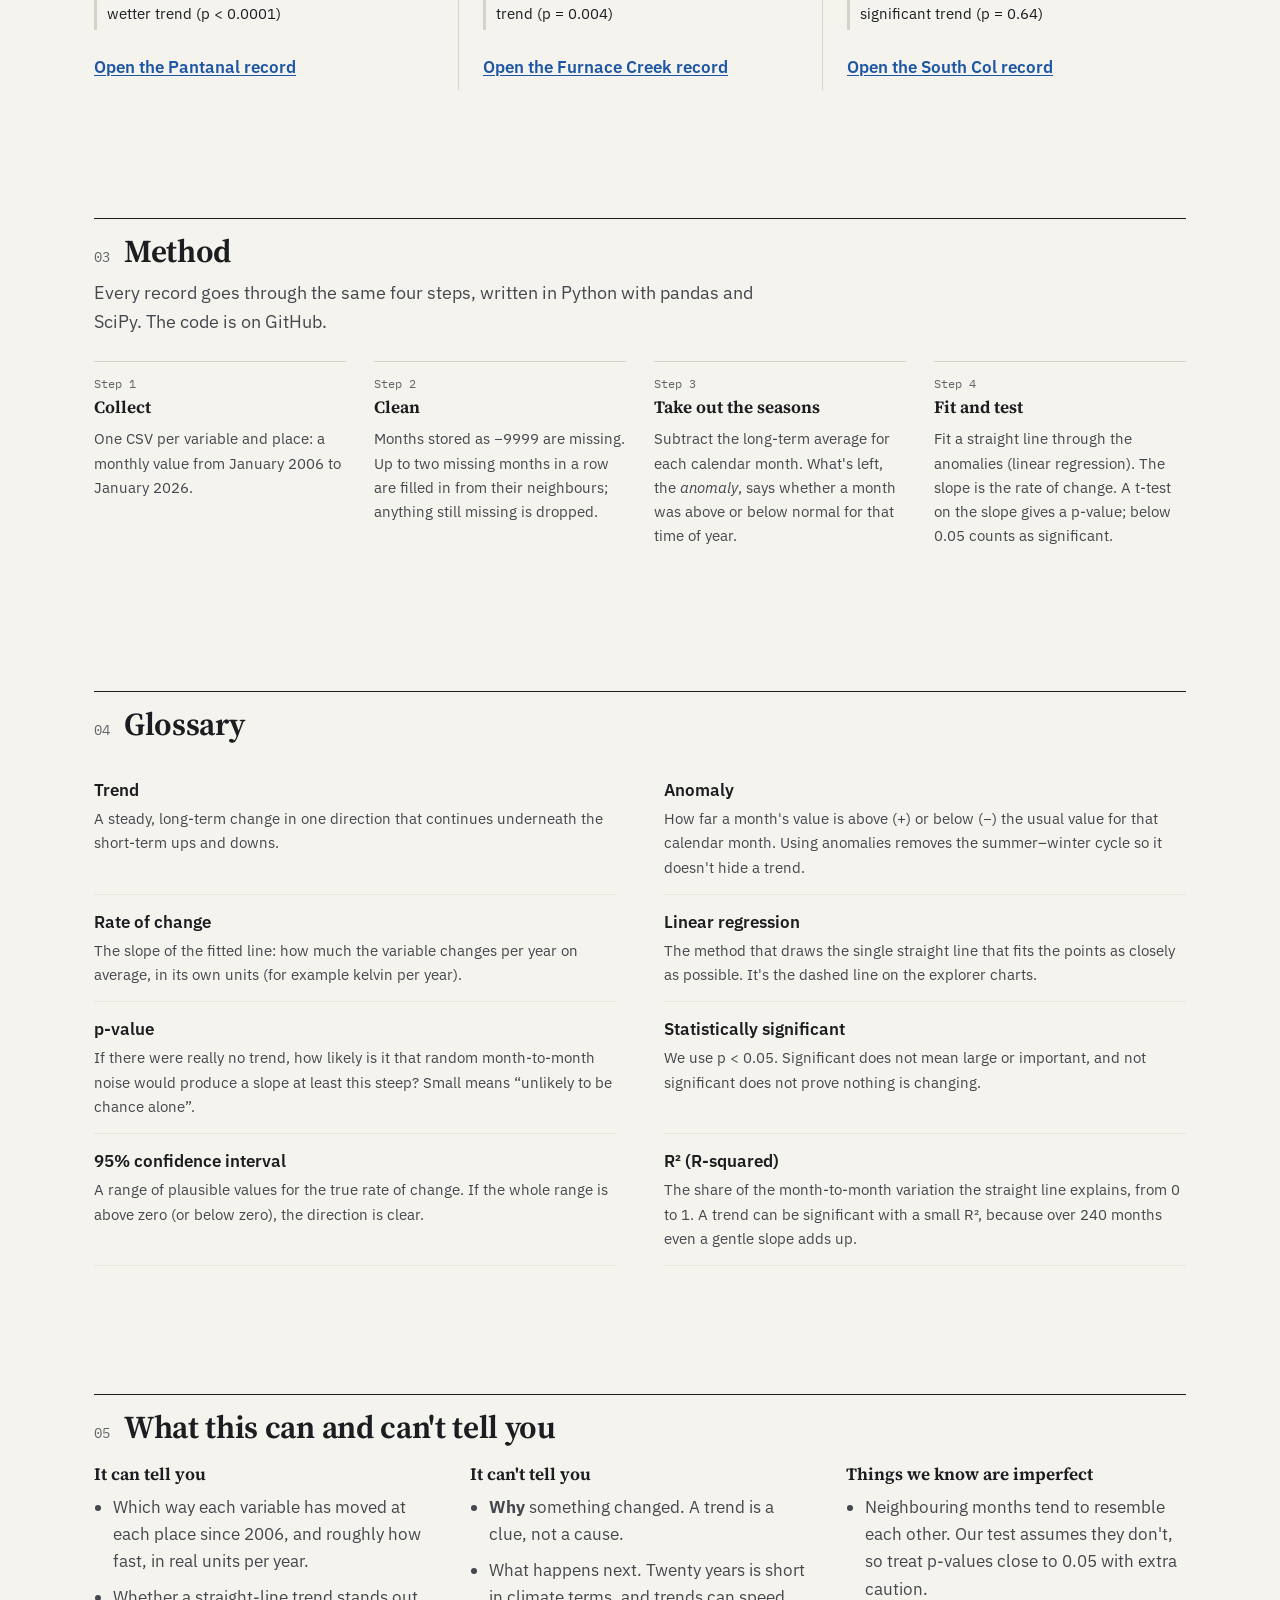
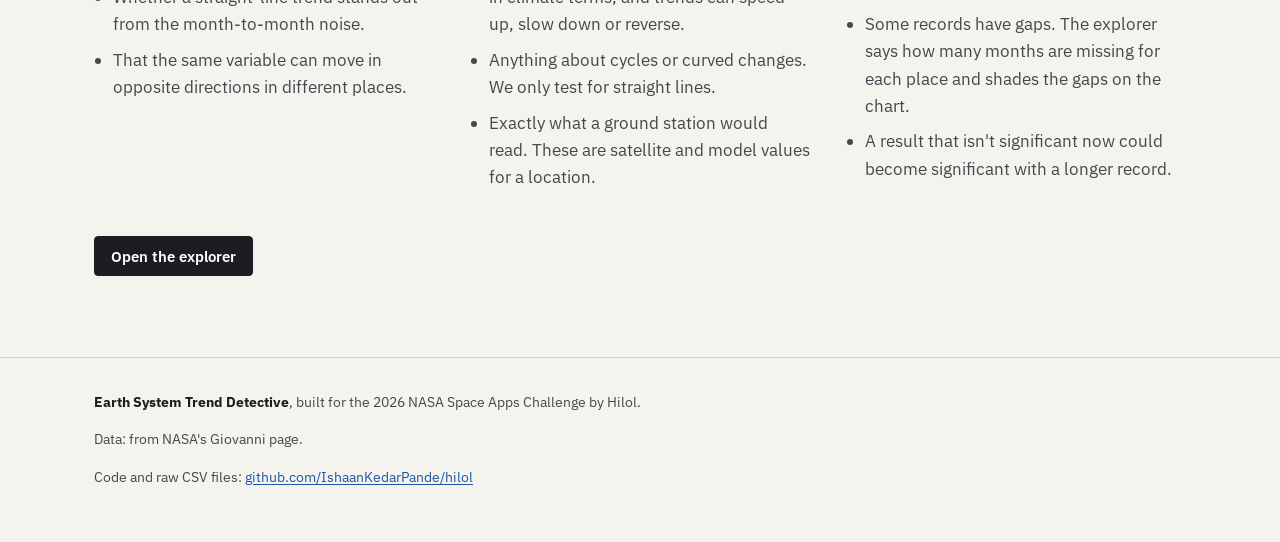
==== commit 023ca5ab: "Update index.html with new content and structure" ====
--- a/index.html
+++ b/index.html
@@ -4,163 +4,142 @@
   <meta charset="utf-8">
   <meta name="viewport" content="width=device-width, initial-scale=1">
   <title>Earth System Trend Detective</title>
-  <meta name="description" content="Explore 20 years of NASA Earth science data from 23 of the planet's most extreme places, and find out which changes are statistically significant. A 2026 NASA Space Apps Challenge project.">
+  <meta name="description" content="Twenty years of monthly NASA Earth science data from 23 of the planet's most extreme places, tested one by one for a long-term trend. Built for the 2026 NASA Space Apps Challenge.">
   <link rel="preconnect" href="https://fonts.googleapis.com">
   <link rel="preconnect" href="https://fonts.gstatic.com" crossorigin>
-  <link href="https://fonts.googleapis.com/css2?family=Inter:wght@400;600;700&family=Space+Grotesk:wght@600;700&display=swap" rel="stylesheet">
+  <link href="https://fonts.googleapis.com/css2?family=IBM+Plex+Mono:wght@400;500&family=IBM+Plex+Sans:wght@400;500;600&family=Source+Serif+4:opsz,wght@8..60,600..700&display=swap" rel="stylesheet">
   <link rel="stylesheet" href="assets/style.css">
-  <link rel="icon" href="data:image/svg+xml,%3Csvg xmlns='http://www.w3.org/2000/svg' viewBox='0 0 32 32'%3E%3Ccircle cx='16' cy='16' r='14' fill='%232a78d6'/%3E%3Cpath d='M6 20 L12 14 L17 17 L26 8' stroke='%23f5b400' stroke-width='3' fill='none' stroke-linecap='round'/%3E%3C/svg%3E">
+  <link rel="icon" href="data:image/svg+xml,%3Csvg xmlns='http://www.w3.org/2000/svg' viewBox='0 0 32 32'%3E%3Crect width='32' height='32' rx='4' fill='%231b1d20'/%3E%3Cpath d='M5 22 L11 16 L16 19 L27 8' stroke='%23d4521c' stroke-width='3' fill='none' stroke-linecap='round' stroke-linejoin='round'/%3E%3C/svg%3E">
 </head>
 <body>
 <a class="skip" href="#main">Skip to content</a>
 
-<header class="nav">
+<header class="site-head">
   <div class="wrap">
-    <a class="brand" href="index.html"><span class="brand-mark" aria-hidden="true"></span>Trend Detective</a>
+    <a class="brand" href="./">
+      <svg viewBox="0 0 28 20" aria-hidden="true"><path d="M1 19h26" stroke="#b9b5ab" stroke-width="1.5"/><path d="M2 15 7 10l5 3 6-6 8-5" stroke="#d4521c" stroke-width="2.5" fill="none" stroke-linecap="round" stroke-linejoin="round"/></svg>
+      Trend Detective
+    </a>
     <nav aria-label="Main">
       <ul>
-        <li><a class="link" href="#question">The question</a></li>
-        <li><a class="link" href="#method">How it works</a></li>
-        <li><a class="link" href="#cases">Case files</a></li>
-        <li><a class="link" href="#glossary">Glossary</a></li>
-        <li><a class="link" href="#limits">Limits</a></li>
-        <li><a class="link cta" href="explore.html">Open the explorer</a></li>
+        <li><a class="nl" href="#records">All records</a></li>
+        <li><a class="nl" href="#method">Method</a></li>
+        <li><a class="nl" href="#glossary">Glossary</a></li>
+        <li><a class="nl" href="#limits">Limits</a></li>
+        <li><a class="nl nav-cta" href="explore.html">Explorer</a></li>
       </ul>
     </nav>
   </div>
 </header>
 
 <main id="main">
-  <!-- HERO -->
-  <section class="hero" aria-labelledby="hero-title">
-    <div class="stars" aria-hidden="true"></div>
+  <!-- INTRO + INTERACTIVE DEMO -->
+  <section class="intro" aria-labelledby="title">
     <div class="wrap">
-      <div>
-        <span class="hero-tag">2026 NASA Space Apps Challenge</span>
-        <h1 id="hero-title">Be an Earth System <span>Trend Detective</span></h1>
-        <p class="lede">We pulled two decades of NASA satellite and model data for some of the hottest, wettest, windiest and highest places on Earth. Pick a variable and a place, watch how it has changed month by month, and test whether the change is real or just noise.</p>
-        <div class="actions">
-          <a class="btn btn-primary" href="explore.html">Start investigating →</a>
-          <a class="btn btn-ghost" href="#cases">See example case files</a>
+      <p class="kicker">NASA Space Apps Challenge 2026 · “Be an Earth System Trend Detective!”</p>
+      <h1 id="title">Is it actually changing?</h1>
+      <p class="lede">We downloaded twenty years of monthly NASA data for 23 of the most extreme places on Earth: the hottest, wettest, windiest and highest. Then we asked the same question of every record. Try the method on any of them below.</p>
+      <p class="facts" id="facts">Loading the records…</p>
+
+      <div class="demo" aria-labelledby="demo-title">
+        <div class="demo-top">
+          <h2 id="demo-title" class="demo-title">How we test one record</h2>
+          <label class="field" for="demo-series">Record
+            <select id="demo-series"></select>
+          </label>
         </div>
-        <div class="facts" aria-label="Project at a glance">
-          <div class="fact"><b data-fact="variables">9</b><span>Earth science variables</span></div>
-          <div class="fact"><b data-fact="series">23</b><span>locations analysed</span></div>
-          <div class="fact"><b data-fact="years">2006–2026</b><span>monthly records</span></div>
-          <div class="fact"><b data-fact="significant">–</b><span>statistically significant trends</span></div>
+        <div class="demo-steps" role="group" aria-label="Steps of the method">
+          <button type="button" data-step="1" aria-pressed="true"><span class="n">1</span>Raw monthly data</button>
+          <button type="button" data-step="2" aria-pressed="false"><span class="n">2</span>Take out the seasons</button>
+          <button type="button" data-step="3" aria-pressed="false"><span class="n">3</span>Fit a straight line</button>
         </div>
-      </div>
-      <div class="planet-wrap" aria-hidden="true">
-        <div class="planet"></div>
-        <svg viewBox="0 0 400 400">
-          <ellipse cx="200" cy="200" rx="196" ry="70" fill="none" stroke="rgba(127,196,255,.35)" stroke-width="1.5" transform="rotate(-18 200 200)"/>
-          <polyline points="30,250 70,232 100,246 140,214 180,226 220,190 260,204 300,170 340,178 372,150" fill="none" stroke="#f5b400" stroke-width="3" stroke-linecap="round" stroke-linejoin="round"/>
-          <circle cx="372" cy="150" r="6" fill="#f5b400"/>
-        </svg>
-      </div>
-    </div>
-  </section>
-
-  <!-- QUESTION -->
-  <section id="question" class="section-white" aria-labelledby="q-title">
-    <div class="wrap">
-      <p class="eyebrow">The question</p>
-      <h2 id="q-title">Is this place really changing, and by how much?</h2>
-      <p class="lede">Earth is always changing. When a measured quantity keeps moving in one direction (warmer, wetter, windier) we call that a <strong>trend</strong>. But the same variable can trend up in one region and down in another, even when the same process drives both. And real trends hide behind huge natural swings, like summer and winter.</p>
-      <div class="grid-3" style="margin-top:32px">
-        <div class="card">
-          <h3>What is changing?</h3>
-          <p class="muted">Nine variables, from air temperature and rainfall to soil wetness, cloud cover, humidity, wind and air pressure. Each one comes with a plain-language definition and a note on how NASA measures it.</p>
-        </div>
-        <div class="card">
-          <h3>Where is it changing?</h3>
-          <p class="muted">We chose record-breaking "benchmark" places, such as Death Valley, the Dead Sea, Mount Everest and the wettest place on Earth, so each variable is studied where it is most extreme.</p>
-        </div>
-        <div class="card">
-          <h3>How much, and is it significant?</h3>
-          <p class="muted">For every place we measure the rate of change per year and run a statistical test that asks whether a trend that size could easily have appeared by chance.</p>
+        <div id="demo-chart"></div>
+        <p class="demo-caption" id="demo-caption" aria-live="polite"></p>
+        <div class="demo-foot">
+          <button type="button" class="btn" id="demo-next">Next step</button>
+          <a id="demo-open" href="explore.html">Open this record in the explorer (zoom, compare, download)</a>
         </div>
       </div>
     </div>
   </section>
 
-  <!-- METHOD -->
-  <section id="method" class="section-dark" aria-labelledby="m-title">
+  <!-- ALL RECORDS -->
+  <section id="records" aria-labelledby="rec-title">
     <div class="wrap">
-      <p class="eyebrow">How it works</p>
-      <h2 id="m-title">From raw data to a verdict in four steps</h2>
-      <p class="lede">Every chart in the explorer goes through the same analysis, written in Python with pandas and SciPy.</p>
-      <ol class="grid-4" style="list-style:none;padding:0;margin:32px 0 0">
-        <li class="card">
-          <div class="step-num">1</div>
-          <h3>Collect</h3>
-          <p class="muted">One monthly time series per location, January 2006 to January 2026, downloaded as CSV.</p>
-        </li>
-        <li class="card">
-          <div class="step-num">2</div>
-          <h3>Clean</h3>
-          <p class="muted">Months flagged as missing (−9999) are removed. Up to two missing months in a row are filled in from their neighbours; any still missing are dropped.</p>
-        </li>
-        <li class="card">
-          <div class="step-num">3</div>
-          <h3>Remove the seasons</h3>
-          <p class="muted">We subtract the long-term average for each calendar month. What is left, the <em>anomaly</em>, shows whether a month was above or below normal for that time of year.</p>
-        </li>
-        <li class="card">
-          <div class="step-num">4</div>
-          <h3>Test the trend</h3>
-          <p class="muted">A straight line is fitted through the anomalies (linear regression). Its slope is the rate of change; a t-test on the slope gives a p-value, and p &lt; 0.05 counts as significant.</p>
-        </li>
-      </ol>
+      <div class="sec-head"><span class="sec-num">01</span><h2 id="rec-title">All <span data-fact="series">23</span> records</h2></div>
+      <p class="lede">Each tile shows a record with the seasons taken out, plus its fitted line. A solid orange line passed the significance test (p &lt; 0.05). A grey dashed line did not. Click a tile to open it in the explorer.</p>
+      <div class="records-bar">
+        <div class="seg" role="group" aria-label="Filter records" id="filter"></div>
+        <label class="field" for="sort">Sort
+          <select id="sort">
+            <option value="topic">By topic</option>
+            <option value="p">Strongest evidence first</option>
+            <option value="place">Place, A to Z</option>
+          </select>
+        </label>
+      </div>
+      <ul class="tiles" id="tiles"></ul>
+      <p class="muted small" id="tiles-count" aria-live="polite"></p>
     </div>
   </section>
 
-  <!-- CASE FILES -->
+  <!-- STARTING POINTS -->
   <section id="cases" aria-labelledby="c-title">
     <div class="wrap">
-      <p class="eyebrow">Demonstration case files</p>
-      <h2 id="c-title">Three investigations to get you started</h2>
-      <p class="lede">Each case file opens the explorer with the variable and place already selected, so you can see how the tool works before starting your own investigation.</p>
-      <div class="grid-3" style="margin-top:32px">
-        <article class="card case">
-          <span class="tag">Case 01 · Root zone soil wetness</span>
+      <div class="sec-head"><span class="sec-num">02</span><h2 id="c-title">Three good places to start</h2></div>
+      <div class="starts">
+        <article>
+          <p class="eyebrow">Root zone soil wetness</p>
           <h3>Same variable, opposite directions</h3>
-          <p class="muted">Two of the world's great wetlands, the Pantanal in South America and the Sudd in South Sudan, are both measured for root zone soil wetness. Do they change the same way?</p>
+          <p class="muted">Two of the world's great wetlands, the Pantanal in South America and the Sudd in South Sudan. Do they change the same way?</p>
           <p class="verdict" data-case="RootZoneSoil_Pantanal,RootZoneSoil_Sudd"></p>
-          <a class="btn" href="explore.html?series=RootZoneSoil_Pantanal">Open case file</a>
+          <a href="explore.html?series=RootZoneSoil_Pantanal">Open the Pantanal record</a>
         </article>
-        <article class="card case">
-          <span class="tag">Case 02 · Near-surface air temperature</span>
-          <h3>Warming in the hottest places</h3>
-          <p class="muted">Furnace Creek holds the world record for the hottest air temperature, and Dallol has the hottest year-round average. Is either getting hotter?</p>
+        <article>
+          <p class="eyebrow">Near-surface air temperature</p>
+          <h3>Warming in the hottest places?</h3>
+          <p class="muted">Furnace Creek holds the record for the hottest air temperature. Dallol has the hottest year-round average. Is either getting hotter?</p>
           <p class="verdict" data-case="NearSurfaceAirTemperature_Furnace,NearSurfaceAirTemperature_Dallol"></p>
-          <a class="btn" href="explore.html?series=NearSurfaceAirTemperature_Furnace">Open case file</a>
+          <a href="explore.html?series=NearSurfaceAirTemperature_Furnace">Open the Furnace Creek record</a>
         </article>
-        <article class="card case">
-          <span class="tag">Case 03 · Surface wind speed</span>
-          <h3>When the answer is "not significant"</h3>
-          <p class="muted">Some of Earth's windiest spots swing wildly from month to month. A detective has to know when the evidence is not strong enough to call a trend.</p>
+        <article>
+          <p class="eyebrow">Surface wind speed</p>
+          <h3>When the answer is “not significant”</h3>
+          <p class="muted">Some of Earth's windiest spots swing wildly from month to month. Part of the job is knowing when the evidence isn't strong enough.</p>
           <p class="verdict" data-case="SurfaceWindSpeed_Barrow,SurfaceWindSpeed_Denison,SurfaceWindSpeed_Southcol"></p>
-          <a class="btn" href="explore.html?series=SurfaceWindSpeed_Southcol">Open case file</a>
+          <a href="explore.html?series=SurfaceWindSpeed_Southcol">Open the South Col record</a>
         </article>
       </div>
     </div>
   </section>
 
+  <!-- METHOD -->
+  <section id="method" aria-labelledby="m-title">
+    <div class="wrap">
+      <div class="sec-head"><span class="sec-num">03</span><h2 id="m-title">Method</h2></div>
+      <p class="lede">Every record goes through the same four steps, written in Python with pandas and SciPy. The code is on GitHub.</p>
+      <ol class="method">
+        <li><span class="n">Step 1</span><h3>Collect</h3><p>One CSV per variable and place: a monthly value from January 2006 to January 2026.</p></li>
+        <li><span class="n">Step 2</span><h3>Clean</h3><p>Months stored as −9999 are missing. Up to two missing months in a row are filled in from their neighbours; anything still missing is dropped.</p></li>
+        <li><span class="n">Step 3</span><h3>Take out the seasons</h3><p>Subtract the long-term average for each calendar month. What's left, the <em>anomaly</em>, says whether a month was above or below normal for that time of year.</p></li>
+        <li><span class="n">Step 4</span><h3>Fit and test</h3><p>Fit a straight line through the anomalies (linear regression). The slope is the rate of change. A t-test on the slope gives a p-value; below 0.05 counts as significant.</p></li>
+      </ol>
+    </div>
+  </section>
+
   <!-- GLOSSARY -->
-  <section id="glossary" class="section-white" aria-labelledby="g-title">
+  <section id="glossary" aria-labelledby="g-title">
     <div class="wrap">
-      <p class="eyebrow">Detective's glossary</p>
-      <h2 id="g-title">The words you'll see in the explorer</h2>
-      <dl class="glossary" style="margin-top:28px">
-        <div><dt>Trend</dt><dd>A steady, long-term change in one direction, such as rising or falling, that continues underneath the short-term ups and downs.</dd></div>
-        <div><dt>Anomaly</dt><dd>How far a month's value is above (+) or below (−) the usual value for that calendar month. Using anomalies removes the regular summer–winter cycle so a trend isn't hidden by the seasons.</dd></div>
-        <div><dt>Rate of change</dt><dd>The slope of the best-fit straight line: how much the variable changes per year on average, in the variable's own units (for example kelvin per year).</dd></div>
-        <div><dt>Linear regression</dt><dd>A method that draws the single straight line that fits the data points as closely as possible. The dashed orange line in each chart.</dd></div>
-        <div><dt>p-value</dt><dd>If there were really no trend, how likely is it that random month-to-month noise would produce a slope at least this steep? A small p-value means "unlikely to be chance alone."</dd></div>
-        <div><dt>Statistically significant</dt><dd>We call a trend significant when p &lt; 0.05, meaning less than a 5% chance that noise alone would produce it. Significant does not mean large or important. Not significant does not prove there is no change.</dd></div>
-        <div><dt>95% confidence interval</dt><dd>A range of plausible values for the true rate of change. If the whole range is above zero (or below zero), the direction of the trend is clear.</dd></div>
-        <div><dt>R² (R-squared)</dt><dd>The share of the month-to-month variation that the straight line explains, from 0 to 1. A trend can be significant even when R² is small, because over 240 months even a gentle slope adds up.</dd></div>
+      <div class="sec-head"><span class="sec-num">04</span><h2 id="g-title">Glossary</h2></div>
+      <dl class="glossary">
+        <div><dt>Trend</dt><dd>A steady, long-term change in one direction that continues underneath the short-term ups and downs.</dd></div>
+        <div><dt>Anomaly</dt><dd>How far a month's value is above (+) or below (−) the usual value for that calendar month. Using anomalies removes the summer–winter cycle so it doesn't hide a trend.</dd></div>
+        <div><dt>Rate of change</dt><dd>The slope of the fitted line: how much the variable changes per year on average, in its own units (for example kelvin per year).</dd></div>
+        <div><dt>Linear regression</dt><dd>The method that draws the single straight line that fits the points as closely as possible. It's the dashed line on the explorer charts.</dd></div>
+        <div><dt>p-value</dt><dd>If there were really no trend, how likely is it that random month-to-month noise would produce a slope at least this steep? Small means “unlikely to be chance alone”.</dd></div>
+        <div><dt>Statistically significant</dt><dd>We use p &lt; 0.05. Significant does not mean large or important, and not significant does not prove nothing is changing.</dd></div>
+        <div><dt>95% confidence interval</dt><dd>A range of plausible values for the true rate of change. If the whole range is above zero (or below zero), the direction is clear.</dd></div>
+        <div><dt>R² (R-squared)</dt><dd>The share of the month-to-month variation the straight line explains, from 0 to 1. A trend can be significant with a small R², because over 240 months even a gentle slope adds up.</dd></div>
       </dl>
     </div>
   </section>
@@ -168,76 +147,49 @@
   <!-- LIMITS -->
   <section id="limits" aria-labelledby="l-title">
     <div class="wrap">
-      <p class="eyebrow">Read the fine print</p>
-      <h2 id="l-title">What these results can and cannot tell us</h2>
-      <div class="grid-3" style="margin-top:28px">
-        <div class="card">
-          <h3>They can tell us</h3>
-          <ul class="clean muted">
-            <li>Which direction each variable has moved at each place since 2006.</li>
-            <li>Roughly how fast, in real units per year.</li>
+      <div class="sec-head"><span class="sec-num">05</span><h2 id="l-title">What this can and can't tell you</h2></div>
+      <div class="limits">
+        <div>
+          <h3>It can tell you</h3>
+          <ul class="clean">
+            <li>Which way each variable has moved at each place since 2006, and roughly how fast, in real units per year.</li>
             <li>Whether a straight-line trend stands out from the month-to-month noise.</li>
-            <li>That one variable can move in opposite directions in different regions.</li>
+            <li>That the same variable can move in opposite directions in different places.</li>
           </ul>
         </div>
-        <div class="card">
-          <h3>They cannot tell us</h3>
-          <ul class="clean muted">
+        <div>
+          <h3>It can't tell you</h3>
+          <ul class="clean">
             <li><strong>Why</strong> something changed. A trend is a clue, not a cause.</li>
-            <li>What will happen next. Twenty years is short in climate terms, and trends can speed up, slow down or reverse.</li>
-            <li>About cycles or curved changes. We only test for straight-line trends.</li>
-            <li>Exactly what a ground station would read. Each series comes from satellite and model data for a location, which can differ from local measurements.</li>
+            <li>What happens next. Twenty years is short in climate terms, and trends can speed up, slow down or reverse.</li>
+            <li>Anything about cycles or curved changes. We only test for straight lines.</li>
+            <li>Exactly what a ground station would read. These are satellite and model values for a location.</li>
           </ul>
         </div>
-        <div class="card">
-          <h3>Things to keep in mind</h3>
-          <ul class="clean muted">
-            <li>Neighbouring months tend to resemble each other. The standard test assumes they don't, so p-values close to 0.05 should be treated with extra caution.</li>
-            <li>Some records have gaps. The explorer shows how many months were missing for each place.</li>
-            <li>A non-significant trend can become significant once a longer record is available.</li>
+        <div>
+          <h3>Things we know are imperfect</h3>
+          <ul class="clean">
+            <li>Neighbouring months tend to resemble each other. Our test assumes they don't, so treat p-values close to 0.05 with extra caution.</li>
+            <li>Some records have gaps. The explorer says how many months are missing for each place and shades the gaps on the chart.</li>
+            <li>A result that isn't significant now could become significant with a longer record.</li>
           </ul>
         </div>
       </div>
-    </div>
-  </section>
-
-  <section class="section-dark" aria-labelledby="cta-title">
-    <div class="wrap" style="text-align:center">
-      <h2 id="cta-title">Ready to open your own case?</h2>
-      <p class="lede" style="margin:0 auto 24px">Answer two quick questions (what to investigate and where) and the explorer will show you the evidence.</p>
-      <a class="btn btn-primary" href="explore.html">Open the explorer →</a>
+      <p style="margin-top:36px"><a class="btn" href="explore.html">Open the explorer</a></p>
     </div>
   </section>
 </main>
 
 <footer>
   <div class="wrap">
-    <p><strong style="color:#fff">Earth System Trend Detective</strong>, a response to the 2026 NASA Space Apps Challenge "Be an Earth System Trend Detective!"</p>
-    <p>Analysis code and raw CSV data: <a href="https://github.com/IshaanKedarPande/hilol">github.com/IshaanKedarPande/hilol</a>.</p>
-    <!-- TODO (team): add the exact data source / product names used for the CSVs and the team name. -->
-    <p class="muted">Data source: <em>[to be confirmed by the team: dataset / product names and download portal]</em></p>
+    <p><strong>Earth System Trend Detective</strong>, built for the 2026 NASA Space Apps Challenge by Hilol.</p>
+    <p>Data: from NASA's Giovanni page.</p>
+    <p>Code and raw CSV files: <a href="https://github.com/IshaanKedarPande/hilol">github.com/IshaanKedarPande/hilol</a></p>
   </div>
 </footer>
 
 <script src="assets/common.js"></script>
-<script>
-  TD.load().then(({ results, content }) => {
-    const byId = Object.fromEntries(results.map(r => [r.id, r]));
-    const years = results.map(r => r.start.slice(0, 4)).sort()[0] + '–' + results.map(r => r.end.slice(0, 4)).sort().pop();
-    document.querySelector('[data-fact="variables"]').textContent = new Set(results.map(r => r.variable)).size;
-    document.querySelector('[data-fact="series"]').textContent = results.length;
-    document.querySelector('[data-fact="years"]').textContent = years;
-    document.querySelector('[data-fact="significant"]').textContent = results.filter(r => r.significant).length + ' of ' + results.length;
-
-    document.querySelectorAll('[data-case]').forEach(el => {
-      el.innerHTML = el.dataset.case.split(',').map(id => {
-        const r = byId[id]; if (!r) return '';
-        const v = content.variables[r.variable];
-        const place = content.locations[id]?.place || r.location;
-        return `<strong>${place}:</strong> ${TD.fmtRate(r.slope_per_year, v.unit)} · ${TD.verdictText(r)}`;
-      }).join('<br>');
-    });
-  }).catch(() => {});
-</script>
+<script src="assets/chart.js"></script>
+<script src="assets/home.js"></script>
 </body>
 </html>
--- a/assets/style.css
+++ b/assets/style.css
@@ -1,252 +1,288 @@
-/* Earth System Trend Detective — shared styles */
+/* Earth System Trend Detective: shared styles */
 :root {
-  --space-900: #070b16;
-  --space-800: #0d1426;
-  --space-700: #16203a;
-  --space-ink: #eef2fb;
-  --space-muted: #a9b4cc;
-
-  --page: #f7f7f4;
-  --surface: #ffffff;
-  --chart-surface: #fcfcfb;
-  --ink: #0f1420;
-  --ink-2: #4a4f5c;
-  --ink-3: #6b7080;
-  --line: #e2e2dc;
-  --grid: #ececE6;
-
-  --accent: #2a78d6;      /* data series (blue) */
-  --accent-ink: #1c5cab;  /* blue text that passes 4.5:1 */
-  --trend: #eb6834;       /* trend line (orange) */
-
-  --good-bg: #e6f4e6; --good-ink: #0b5d0b;
-  --neutral-bg: #eef0f4; --neutral-ink: #3d4252;
-
-  --radius: 14px;
-  --maxw: 1120px;
-  --font: "Inter", system-ui, -apple-system, "Segoe UI", Roboto, sans-serif;
-  --font-display: "Space Grotesk", var(--font);
+  --paper: #f5f3ee;
+  --surface: #fffefa;
+  --ink: #1b1d20;
+  --ink-2: #44474d;
+  --ink-3: #616469;
+  --rule: #d6d2c7;
+  --rule-soft: #e8e5dc;
+
+  --data: #2a6fcf;       /* data series (blue) */
+  --data-ink: #1d56a5;   /* blue text that passes 4.5:1 */
+  --trend: #d4521c;      /* trend line (orange) */
+  --mark: #f3d36b;       /* highlighter */
+
+  --sig-ink: #1d6630; --sig-bg: #e2efdf;
+  --ns-ink: #4f5257;  --ns-bg: #ebe8e1;
+
+  --r: 4px;
+  --maxw: 1140px;
+  --sans: "IBM Plex Sans", system-ui, -apple-system, "Segoe UI", Roboto, sans-serif;
+  --serif: "Source Serif 4", Georgia, "Times New Roman", serif;
+  --mono: "IBM Plex Mono", ui-monospace, "Cascadia Mono", Consolas, monospace;
 }
 
 * { box-sizing: border-box; }
 html { scroll-behavior: smooth; }
 @media (prefers-reduced-motion: reduce) { html { scroll-behavior: auto; } * { animation: none !important; transition: none !important; } }
 
-body {
-  margin: 0;
-  font-family: var(--font);
-  font-size: 17px;
-  line-height: 1.6;
-  color: var(--ink);
-  background: var(--page);
-}
-img { max-width: 100%; }
-a { color: var(--accent-ink); }
-h1, h2, h3 { font-family: var(--font-display); line-height: 1.15; letter-spacing: -0.01em; margin: 0 0 .5em; }
-h2 { font-size: clamp(1.6rem, 3vw, 2.2rem); }
-h3 { font-size: 1.2rem; }
+body { margin: 0; font-family: var(--sans); font-size: 17px; line-height: 1.6; color: var(--ink); background: var(--paper); }
+a { color: var(--data-ink); text-underline-offset: 2px; }
+h1, h2, h3 { font-family: var(--serif); font-weight: 650; line-height: 1.15; margin: 0 0 .5em; }
+h1 { font-size: clamp(2.4rem, 6vw, 4.2rem); font-weight: 700; letter-spacing: -0.02em; }
+h2 { font-size: clamp(1.5rem, 2.8vw, 2rem); letter-spacing: -0.01em; }
+h3 { font-size: 1.15rem; }
 p { margin: 0 0 1em; }
-.wrap { max-width: var(--maxw); margin: 0 auto; padding: 0 20px; }
-.eyebrow { text-transform: uppercase; letter-spacing: .12em; font-size: .78rem; font-weight: 700; color: var(--accent-ink); margin-bottom: .6em; }
-.lede { font-size: 1.15rem; color: var(--ink-2); max-width: 62ch; }
+code { font-family: var(--mono); font-size: .9em; }
+.wrap { max-width: var(--maxw); margin: 0 auto; padding: 0 24px; }
+.lede { font-size: 1.12rem; color: var(--ink-2); max-width: 64ch; }
 .muted { color: var(--ink-3); }
+.small { font-size: .9rem; }
+.eyebrow { font-family: var(--mono); font-size: .78rem; color: var(--ink-3); margin-bottom: .4em; }
 .sr-only { position: absolute; width: 1px; height: 1px; padding: 0; margin: -1px; overflow: hidden; clip: rect(0,0,0,0); border: 0; }
-
-.skip { position: absolute; left: -999px; top: 8px; background: #fff; color: #000; padding: 8px 14px; border-radius: 8px; z-index: 100; }
+.placeholder { background: #fff1bf; color: #5a4700; padding: 0 4px; border-radius: 2px; }
+
+.skip { position: absolute; left: -999px; top: 8px; background: #fff; color: #000; padding: 8px 14px; border-radius: var(--r); z-index: 100; }
 .skip:focus { left: 8px; }
-
-:focus-visible { outline: 3px solid #f5b400; outline-offset: 2px; border-radius: 6px; }
-
-/* ---------- Nav ---------- */
-.nav { position: sticky; top: 0; z-index: 50; background: rgba(7,11,22,.88); backdrop-filter: blur(10px); border-bottom: 1px solid rgba(255,255,255,.08); }
-.nav .wrap { display: flex; align-items: center; justify-content: space-between; gap: 16px; min-height: 60px; flex-wrap: wrap; }
-.brand { display: flex; align-items: center; gap: 10px; color: var(--space-ink); text-decoration: none; font-family: var(--font-display); font-weight: 700; }
-.brand-mark { width: 26px; height: 26px; border-radius: 50%; background: radial-gradient(circle at 35% 35%, #7fc4ff, #1f5fb8 55%, #0b2550); box-shadow: 0 0 0 2px rgba(127,196,255,.25); flex: none; }
-.nav ul { list-style: none; display: flex; gap: 4px; margin: 0; padding: 0; flex-wrap: wrap; }
-.nav a.link { color: var(--space-muted); text-decoration: none; font-size: .95rem; padding: 8px 12px; border-radius: 8px; display: inline-block; }
-.nav a.link:hover, .nav a.link[aria-current="page"] { color: #fff; background: rgba(255,255,255,.08); }
-.nav a.cta { background: #f5b400; color: #111; font-weight: 700; }
-.nav a.cta:hover { background: #ffc933; color: #111; }
-
-/* ---------- Buttons ---------- */
-.btn { display: inline-flex; align-items: center; gap: 8px; padding: 12px 20px; border-radius: 999px; font-weight: 700; text-decoration: none; border: 2px solid transparent; cursor: pointer; font-size: 1rem; font-family: inherit; }
-.btn-primary { background: #f5b400; color: #111; }
-.btn-primary:hover { background: #ffc933; }
-.btn-ghost { color: var(--space-ink); border-color: rgba(255,255,255,.35); background: transparent; }
-.btn-ghost:hover { border-color: #fff; }
-
-/* ---------- Hero ---------- */
-.hero { position: relative; overflow: hidden; color: var(--space-ink); background: radial-gradient(1200px 600px at 85% 40%, #13305e 0%, transparent 60%), var(--space-900); padding: 88px 0 96px; }
-.stars, .stars::after { position: absolute; inset: 0; background-image:
-  radial-gradient(1px 1px at 10% 20%, #fff8, transparent), radial-gradient(1px 1px at 30% 80%, #fff6, transparent),
-  radial-gradient(1.5px 1.5px at 55% 15%, #fffa, transparent), radial-gradient(1px 1px at 70% 60%, #fff5, transparent),
-  radial-gradient(1px 1px at 90% 30%, #fff7, transparent), radial-gradient(1.5px 1.5px at 20% 50%, #fff6, transparent),
-  radial-gradient(1px 1px at 45% 45%, #fff4, transparent), radial-gradient(1px 1px at 80% 90%, #fff6, transparent);
-  pointer-events: none; }
-.stars::after { content: ""; transform: translate(37%, 23%) scale(1.3); opacity: .7; }
-.hero .wrap { position: relative; display: grid; grid-template-columns: 1.2fr 1fr; gap: 40px; align-items: center; }
-.hero h1 { font-size: clamp(2.3rem, 5.4vw, 4rem); margin-bottom: .35em; }
-.hero h1 span { color: #7fc4ff; }
-.hero .lede { color: var(--space-muted); }
-.hero .actions { display: flex; gap: 12px; flex-wrap: wrap; margin-top: 28px; }
-.hero-tag { display: inline-block; font-size: .8rem; letter-spacing: .08em; text-transform: uppercase; color: #ffd76a; border: 1px solid rgba(255,215,106,.4); padding: 4px 12px; border-radius: 999px; margin-bottom: 18px; }
-
-.planet-wrap { position: relative; aspect-ratio: 1; max-width: 420px; justify-self: center; width: 100%; }
-.planet { position: absolute; inset: 6%; border-radius: 50%;
-  background:
-    radial-gradient(circle at 30% 28%, rgba(255,255,255,.35), transparent 28%),
-    radial-gradient(ellipse 30% 6% at 50% 22%, rgba(255,255,255,.5), transparent 70%),
-    radial-gradient(ellipse 34% 5% at 44% 47%, rgba(255,255,255,.28), transparent 70%),
-    radial-gradient(ellipse 26% 5% at 58% 74%, rgba(255,255,255,.4), transparent 70%),
-    radial-gradient(ellipse 40% 30% at 62% 56%, rgba(62,140,96,.55), transparent 70%),
-    radial-gradient(ellipse 24% 34% at 30% 38%, rgba(62,140,96,.45), transparent 70%),
-    radial-gradient(circle at 35% 35%, #3a8bd8, #134a91 55%, #061b3d 80%);
-  box-shadow: inset -40px -30px 80px rgba(0,0,0,.65), 0 0 80px rgba(79,160,255,.35);
-}
-.planet-wrap svg { position: absolute; inset: 0; width: 100%; height: 100%; }
-
-/* ---------- Sections ---------- */
-section { padding: 80px 0; }
-.section-dark { background: var(--space-800); color: var(--space-ink); }
-.section-dark .lede, .section-dark .muted { color: var(--space-muted); }
-.section-dark .eyebrow { color: #7fc4ff; }
-.section-white { background: var(--surface); }
-
-.grid-3 { display: grid; grid-template-columns: repeat(3, 1fr); gap: 20px; }
-.grid-4 { display: grid; grid-template-columns: repeat(4, 1fr); gap: 18px; }
-.card { background: var(--surface); border: 1px solid var(--line); border-radius: var(--radius); padding: 24px; }
-.section-dark .card { background: var(--space-700); border-color: rgba(255,255,255,.08); }
-
-.step-num { width: 34px; height: 34px; border-radius: 50%; display: grid; place-items: center; font-weight: 800; background: #7fc4ff; color: #071a33; margin-bottom: 12px; font-family: var(--font-display); }
-
-.facts { display: flex; gap: 32px; flex-wrap: wrap; margin-top: 36px; }
-.fact b { display: block; font-family: var(--font-display); font-size: 2rem; color: #fff; }
-.fact span { color: var(--space-muted); font-size: .92rem; }
-
-/* case files */
-.case { display: flex; flex-direction: column; }
-.case h3 { margin-top: 4px; }
-.case .verdict { margin-top: auto; padding-top: 12px; }
-.case a.btn { align-self: flex-start; margin-top: 14px; padding: 9px 16px; font-size: .95rem; background: var(--ink); color: #fff; }
-.case a.btn:hover { background: #2a3142; }
-.tag { display: inline-block; font-size: .75rem; font-weight: 700; padding: 3px 10px; border-radius: 999px; background: var(--neutral-bg); color: var(--neutral-ink); }
-
-/* glossary */
-.glossary { display: grid; grid-template-columns: repeat(2, 1fr); gap: 18px; }
-.glossary dt { font-family: var(--font-display); font-weight: 700; font-size: 1.1rem; margin-bottom: 4px; }
-.glossary dd { margin: 0; color: var(--ink-2); }
-.glossary > div { background: var(--surface); border: 1px solid var(--line); border-radius: var(--radius); padding: 20px 22px; }
-
-.callout { border-left: 4px solid var(--trend); background: #fff6f1; padding: 16px 20px; border-radius: 0 10px 10px 0; color: #4a2a1c; }
-
-ul.clean { padding-left: 1.1em; margin: 0; }
+:focus-visible { outline: 2px solid var(--data); outline-offset: 2px; }
+
+/* ---------- Header ---------- */
+.site-head { position: sticky; top: 0; z-index: 50; background: var(--paper); border-bottom: 1px solid var(--rule); }
+.site-head .wrap { display: flex; align-items: center; justify-content: space-between; gap: 8px 16px; min-height: 58px; flex-wrap: wrap; }
+.brand { display: flex; align-items: center; gap: 10px; color: var(--ink); text-decoration: none; font-family: var(--serif); font-weight: 700; font-size: 1.12rem; }
+.brand svg { width: 28px; height: 20px; flex: none; }
+.site-head ul { list-style: none; display: flex; gap: 2px; margin: 0; padding: 0; flex-wrap: wrap; }
+.site-head a.nl { color: var(--ink-2); text-decoration: none; font-size: .95rem; padding: 6px 10px; border-radius: var(--r); display: inline-block; }
+.site-head a.nl:hover { color: var(--ink); background: var(--rule-soft); }
+.site-head a.nav-cta { background: var(--ink); color: #fff; margin-left: 6px; }
+.site-head a.nav-cta:hover { background: #34373c; color: #fff; }
+
+/* ---------- Buttons & form controls ---------- */
+.btn { display: inline-flex; align-items: center; gap: 8px; padding: 9px 16px; border-radius: var(--r); font: 600 .95rem var(--sans); text-decoration: none; border: 1.5px solid var(--ink); background: var(--ink); color: #fff; cursor: pointer; }
+.btn:hover { background: #34373c; }
+.field { display: inline-flex; flex-direction: column; gap: 4px; font-family: var(--mono); font-size: .76rem; color: var(--ink-3); }
+select { font: .95rem var(--sans); color: var(--ink); background-color: var(--surface); border: 1px solid var(--rule); border-radius: var(--r); padding: 7px 32px 7px 10px; min-width: 220px; max-width: 100%; cursor: pointer;
+  appearance: none; -webkit-appearance: none;
+  background-image: url("data:image/svg+xml,%3Csvg xmlns='http://www.w3.org/2000/svg' viewBox='0 0 12 8'%3E%3Cpath d='M1 1.5 6 6.5 11 1.5' stroke='%2344474d' stroke-width='1.6' fill='none'/%3E%3C/svg%3E");
+  background-repeat: no-repeat; background-position: right 10px center; background-size: 11px; }
+select:hover { border-color: var(--ink); }
+
+.seg { display: inline-flex; border: 1px solid var(--rule); border-radius: var(--r); overflow: hidden; background: var(--surface); }
+.seg button { border: 0; border-right: 1px solid var(--rule); background: transparent; padding: 6px 12px; font: inherit; font-size: .9rem; color: var(--ink-2); cursor: pointer; white-space: nowrap; }
+.seg button:last-child { border-right: 0; }
+.seg button:hover { background: var(--rule-soft); }
+.seg button[aria-pressed="true"] { background: var(--ink); color: #fff; }
+.seg-sm button { padding: 4px 10px; font-size: .84rem; }
+
+/* ---------- Landing ---------- */
+section { padding: 64px 0; }
+.intro { padding: 52px 0 56px; }
+.kicker { font-family: var(--mono); font-size: .82rem; color: var(--ink-3); margin-bottom: 16px; }
+.intro h1 { margin-bottom: .3em; }
+.facts { font-family: var(--mono); font-size: .9rem; color: var(--ink-2); margin: 18px 0 30px; }
+.facts strong { color: var(--ink); font-weight: 500; background: linear-gradient(transparent 58%, var(--mark) 58%); }
+
+.demo { background: var(--surface); border: 1px solid var(--rule); border-radius: var(--r); padding: 20px 22px 18px; }
+.demo-top { display: flex; justify-content: space-between; align-items: flex-end; gap: 12px 20px; flex-wrap: wrap; margin-bottom: 14px; }
+.demo-title { font-size: 1.3rem; margin: 0; }
+.demo-steps { display: grid; grid-template-columns: repeat(3, 1fr); border: 1px solid var(--rule); border-radius: var(--r); overflow: hidden; margin-bottom: 14px; }
+.demo-steps button { font: inherit; font-size: .95rem; text-align: left; padding: 10px 14px; background: var(--paper); border: 0; border-right: 1px solid var(--rule); cursor: pointer; color: var(--ink-2); display: flex; gap: 10px; align-items: center; }
+.demo-steps button:last-child { border-right: 0; }
+.demo-steps button:hover { background: var(--rule-soft); }
+.demo-steps .n { font-family: var(--mono); font-size: .78rem; width: 22px; height: 22px; display: grid; place-items: center; border: 1px solid currentColor; border-radius: 50%; flex: none; }
+.demo-steps button[aria-pressed="true"] { background: var(--ink); color: #fff; }
+.demo-caption { color: var(--ink-2); min-height: 4.8em; margin: 14px 0 12px; max-width: 82ch; }
+.demo-foot { display: flex; gap: 12px 20px; align-items: center; flex-wrap: wrap; }
+
+.sec-head { display: flex; align-items: baseline; gap: 14px; border-top: 1.5px solid var(--ink); padding-top: 14px; margin-bottom: 10px; }
+.sec-num { font-family: var(--mono); font-size: .85rem; color: var(--ink-3); }
+.sec-head h2 { margin: 0; }
+
+#records { padding-top: 24px; }
+.records-bar { display: flex; justify-content: space-between; align-items: flex-end; gap: 12px; flex-wrap: wrap; margin: 22px 0 16px; }
+.tiles { list-style: none; margin: 0; padding: 0; display: grid; grid-template-columns: repeat(auto-fill, minmax(240px, 1fr)); gap: 12px; }
+.tile a { display: flex; flex-direction: column; height: 100%; padding: 14px 14px 12px; background: var(--surface); border: 1px solid var(--rule); border-radius: var(--r); color: var(--ink); text-decoration: none; }
+.tile a:hover { border-color: var(--ink); }
+.tile a:hover .t-place { text-decoration: underline; }
+.t-var { font-family: var(--mono); font-size: .74rem; color: var(--ink-3); }
+.t-place { font-family: var(--serif); font-weight: 650; font-size: 1.1rem; line-height: 1.25; margin-top: 2px; }
+.t-region { font-size: .85rem; color: var(--ink-3); min-height: 1.4em; }
+.tile svg { display: block; width: 100%; height: 52px; margin: 10px 0 8px; }
+.sp-zero { stroke: var(--rule); stroke-width: 1; vector-effect: non-scaling-stroke; }
+.sp-line { fill: none; stroke: #9db5d8; stroke-width: 1; vector-effect: non-scaling-stroke; }
+.sp-trend { fill: none; stroke: #7d8085; stroke-width: 2; stroke-dasharray: 5 4; vector-effect: non-scaling-stroke; }
+.sp-trend.sig { stroke: var(--trend); stroke-width: 2.5; stroke-dasharray: none; }
+.t-foot { display: flex; justify-content: space-between; gap: 4px 8px; align-items: baseline; margin-top: auto; font-size: .82rem; flex-wrap: wrap; }
+.t-rate { font-family: var(--mono); color: var(--ink-2); }
+.t-verdict { font-weight: 600; color: var(--ns-ink); }
+.tile.sig .t-verdict { color: var(--sig-ink); }
+
+.starts { display: grid; grid-template-columns: repeat(3, 1fr); margin-top: 20px; }
+.starts article { padding: 4px 24px 8px; border-left: 1px solid var(--rule); display: flex; flex-direction: column; }
+.starts article:first-child { padding-left: 0; border-left: 0; }
+.starts .verdict { font-size: .92rem; border-left: 3px solid var(--rule); padding: 4px 0 4px 10px; margin-top: auto; }
+.starts a { margin-top: 10px; font-weight: 600; }
+
+.method { list-style: none; padding: 0; margin: 24px 0 0; display: grid; grid-template-columns: repeat(4, 1fr); gap: 28px; }
+.method li { border-top: 1px solid var(--rule); padding-top: 12px; }
+.method .n { font-family: var(--mono); font-size: .78rem; color: var(--ink-3); display: block; margin-bottom: 4px; }
+.method h3 { font-size: 1.08rem; }
+.method p { color: var(--ink-2); font-size: .95rem; }
+
+.glossary { display: grid; grid-template-columns: 1fr 1fr; gap: 0 48px; margin: 20px 0 0; }
+.glossary > div { padding: 14px 0; border-bottom: 1px solid var(--rule-soft); }
+.glossary dt { font-weight: 600; margin-bottom: 2px; }
+.glossary dd { margin: 0; color: var(--ink-2); font-size: .96rem; }
+
+.limits { display: grid; grid-template-columns: repeat(3, 1fr); gap: 36px; margin-top: 20px; }
+.limits h3 { font-size: 1.08rem; }
+ul.clean { padding-left: 1.1em; margin: 0; color: var(--ink-2); }
 ul.clean li { margin-bottom: .5em; }
 
-footer { background: var(--space-900); color: var(--space-muted); padding: 40px 0; font-size: .92rem; }
-footer a { color: #9fd0ff; }
+footer { border-top: 1px solid var(--rule); padding: 32px 0 40px; font-size: .9rem; color: var(--ink-2); }
+footer strong { color: var(--ink); }
 
 /* ---------- Explorer ---------- */
-.explorer-head { background: var(--space-800); color: var(--space-ink); padding: 44px 0 36px; }
-.explorer-head h1 { font-size: clamp(1.8rem, 4vw, 2.6rem); }
-.explorer-head .lede { color: var(--space-muted); }
-
-.steps { display: grid; gap: 18px; margin-top: 26px; }
-.q-label { font-weight: 700; font-size: .95rem; color: #ffd76a; margin-bottom: 8px; display: block; }
-.chips { display: flex; flex-wrap: wrap; gap: 8px; border: 0; padding: 0; margin: 0; }
-.chip { border: 1.5px solid rgba(255,255,255,.28); background: transparent; color: var(--space-ink); padding: 8px 15px; border-radius: 999px; font: inherit; font-size: .95rem; cursor: pointer; }
-.chip:hover { border-color: #fff; }
-.chip[aria-pressed="true"] { background: #7fc4ff; color: #071a33; border-color: #7fc4ff; font-weight: 700; }
-.chip small { opacity: .8; font-weight: 400; }
-
-.explorer-body { padding: 40px 0 80px; }
-.result-grid { display: grid; grid-template-columns: 1fr 340px; gap: 24px; align-items: start; }
-.panel { background: var(--surface); border: 1px solid var(--line); border-radius: var(--radius); padding: 24px; }
+.explorer-head { padding: 34px 0 26px; border-bottom: 1px solid var(--rule); }
+.explorer-head h1 { font-size: clamp(1.9rem, 4vw, 2.6rem); }
+.steps { display: grid; gap: 14px; margin-top: 18px; }
+.q-label { font-family: var(--mono); font-size: .78rem; color: var(--ink-3); margin-bottom: 6px; display: block; }
+.chips { display: flex; flex-wrap: wrap; gap: 6px; }
+.chip { border: 1px solid var(--rule); background: var(--surface); color: var(--ink); padding: 6px 12px; border-radius: var(--r); font: inherit; font-size: .93rem; cursor: pointer; }
+.chip:hover { border-color: var(--ink); }
+.chip[aria-pressed="true"] { background: var(--ink); color: #fff; border-color: var(--ink); }
+.chip small { opacity: .75; }
+
+.explorer-body { padding: 28px 0 72px; }
+.explorer-body:focus { outline: none; }
+.result-grid { display: grid; grid-template-columns: minmax(0, 1fr) 340px; gap: 24px; align-items: start; }
+.panel { background: var(--surface); border: 1px solid var(--rule); border-radius: var(--r); padding: 22px; }
 
 .headline { display: grid; grid-template-columns: 1fr auto; gap: 16px; align-items: start; margin-bottom: 18px; }
 .headline h2 { font-size: clamp(1.35rem, 2.6vw, 1.8rem); margin-bottom: .2em; }
 .where { color: var(--ink-2); font-size: .98rem; }
 
-.badge { display: inline-flex; align-items: center; gap: 8px; padding: 8px 14px; border-radius: 999px; font-weight: 700; font-size: .92rem; white-space: nowrap; }
-.badge.sig { background: var(--good-bg); color: var(--good-ink); }
-.badge.notsig { background: var(--neutral-bg); color: var(--neutral-ink); }
+.badge { display: inline-flex; align-items: center; gap: 8px; padding: 6px 12px; border-radius: var(--r); font-weight: 600; font-size: .9rem; white-space: nowrap; }
+.badge.sig { background: var(--sig-bg); color: var(--sig-ink); }
+.badge.notsig { background: var(--ns-bg); color: var(--ns-ink); }
 .badge svg { width: 16px; height: 16px; flex: none; }
 
-.stats { display: grid; grid-template-columns: repeat(3, 1fr); gap: 12px; margin: 6px 0 20px; }
-.stat { background: var(--page); border-radius: 12px; padding: 14px 16px; }
-.stat .k { font-size: .8rem; color: var(--ink-3); text-transform: uppercase; letter-spacing: .06em; font-weight: 700; }
-.stat .v { font-family: var(--font-display); font-size: 1.35rem; font-weight: 700; margin-top: 2px; word-break: break-word; }
+.stats { display: grid; grid-template-columns: repeat(3, 1fr); gap: 10px; margin: 6px 0 20px; }
+.stat { background: var(--paper); border: 1px solid var(--rule-soft); border-radius: var(--r); padding: 12px 14px; }
+.stat .k { font-family: var(--mono); font-size: .74rem; color: var(--ink-3); }
+.stat .v { font-family: var(--mono); font-size: 1.25rem; font-weight: 500; margin-top: 2px; word-break: break-word; }
 .stat .s { font-size: .85rem; color: var(--ink-2); }
 
-.toolbar { display: flex; justify-content: space-between; align-items: center; gap: 12px; flex-wrap: wrap; margin-bottom: 8px; }
-.seg { display: inline-flex; border: 1px solid var(--line); border-radius: 999px; padding: 3px; background: var(--page); }
-.seg button { white-space: nowrap; border: 0; background: transparent; padding: 7px 14px; border-radius: 999px; font: inherit; font-size: .9rem; cursor: pointer; color: var(--ink-2); }
-.seg button[aria-pressed="true"] { background: var(--ink); color: #fff; }
-.legend { display: flex; gap: 16px; font-size: .88rem; color: var(--ink-2); flex-wrap: wrap; }
-.legend i { display: inline-block; width: 18px; height: 0; border-top: 2px solid var(--accent); vertical-align: middle; margin-right: 6px; }
-.legend i.trend { border-top: 2.5px dashed var(--trend); }
-.legend i.zero { border-top: 1px solid #9a9a92; }
-
-.chart-box { position: relative; background: var(--chart-surface); border-radius: 12px; }
-.chart-box svg { display: block; width: 100%; height: auto; touch-action: pan-y; }
-.chart-box .axis text { font-size: 13px; fill: var(--ink-3); font-family: var(--font); }
-.tooltip { position: absolute; pointer-events: none; background: #0f1420; color: #fff; font-size: .82rem; padding: 8px 10px; border-radius: 8px; line-height: 1.4; white-space: nowrap; transform: translate(-50%, -110%); opacity: 0; transition: opacity .1s; }
-.tooltip b { font-weight: 700; }
+.toolbar { display: flex; justify-content: space-between; align-items: center; gap: 12px; flex-wrap: wrap; margin-bottom: 10px; }
 .chart-caption { font-size: .88rem; color: var(--ink-3); margin-top: 10px; }
 
-.plain { background: #f2f7fe; border: 1px solid #d5e5fa; border-radius: 12px; padding: 16px 18px; margin-top: 20px; }
+.plain { background: var(--paper); border-left: 3px solid var(--data); padding: 14px 16px; margin-top: 20px; }
 .plain h3 { font-size: 1rem; margin-bottom: 6px; }
 .plain p:last-child { margin-bottom: 0; }
 
-.notes dt { font-weight: 700; font-size: .92rem; margin-top: 12px; }
+.notes dt { font-weight: 600; font-size: .92rem; margin-top: 12px; }
 .notes dd { margin: 2px 0 0; color: var(--ink-2); font-size: .95rem; }
 
-aside .panel + .panel { margin-top: 18px; }
+aside .panel + .panel { margin-top: 16px; }
 aside h3 { font-size: 1.05rem; }
 aside p, aside li { font-size: .95rem; color: var(--ink-2); }
-.unit-chip { font-size: .85rem; background: var(--page); border-radius: 8px; padding: 6px 10px; display: inline-block; margin-top: 4px; }
+.unit-chip { font-family: var(--mono); font-size: .8rem; background: var(--paper); border: 1px solid var(--rule-soft); border-radius: var(--r); padding: 4px 8px; display: inline-block; margin-top: 4px; }
 
 table.compare { width: 100%; border-collapse: collapse; font-size: .92rem; }
-table.compare th, table.compare td { text-align: left; padding: 9px 8px; border-bottom: 1px solid var(--line); vertical-align: top; }
-table.compare th { font-size: .78rem; text-transform: uppercase; letter-spacing: .05em; color: var(--ink-3); }
-table.compare tr.current { background: #f2f7fe; }
-table.compare button { background: none; border: 0; padding: 0; color: var(--accent-ink); font: inherit; text-decoration: underline; cursor: pointer; text-align: left; }
+table.compare th, table.compare td { text-align: left; padding: 9px 8px; border-bottom: 1px solid var(--rule-soft); vertical-align: top; }
+table.compare th { font-family: var(--mono); font-weight: 500; font-size: .74rem; color: var(--ink-3); }
+table.compare tr.current { background: #eef3fb; }
+table.compare button { background: none; border: 0; padding: 0; color: var(--data-ink); font: inherit; text-decoration: underline; cursor: pointer; text-align: left; }
+.ov { display: inline-flex; align-items: center; width: 22px; vertical-align: -2px; }
+.ov input { width: 15px; height: 15px; margin: 0; cursor: pointer; }
+.swatch { display: inline-block; width: 13px; height: 13px; border-radius: 2px; }
 .table-scroll { overflow-x: auto; }
 
-details.data-table summary { cursor: pointer; font-weight: 600; color: var(--accent-ink); margin-top: 16px; }
+details.data-table summary { cursor: pointer; font-weight: 600; color: var(--data-ink); margin-top: 16px; }
 details.data-table .table-scroll { max-height: 300px; overflow: auto; margin-top: 8px; }
 
 .loading { padding: 40px; text-align: center; color: var(--ink-3); }
-.error { padding: 20px; background: #fdecec; color: #8a1c1c; border-radius: 10px; }
+.error { padding: 16px 18px; background: #fbeaea; color: #8a1c1c; border-radius: var(--r); }
+
+/* ---------- Interactive chart (assets/chart.js) ---------- */
+.tdc-bar { display: flex; justify-content: space-between; align-items: center; gap: 8px 16px; flex-wrap: wrap; margin-bottom: 8px; }
+.tdc-legend { display: flex; flex-wrap: wrap; gap: 2px 4px; }
+.lg { display: inline-flex; align-items: center; gap: 6px; font: inherit; font-size: .85rem; color: var(--ink-2); background: none; border: 1px solid transparent; border-radius: var(--r); padding: 3px 7px; cursor: pointer; }
+button.lg:hover { border-color: var(--rule); }
+button.lg[aria-pressed="false"] { opacity: .5; text-decoration: line-through; }
+.lg.static { cursor: default; }
+.lg i { display: inline-block; width: 18px; height: 0; border-top: 2px solid var(--data); }
+.lg i.zero { border-top: 1px solid #8e9096; }
+.lg i.gapsw { width: 14px; height: 11px; border: 0; background: repeating-linear-gradient(135deg, #dcd7cb 0 2.5px, transparent 2.5px 6px); }
+.tdc-tools { display: flex; gap: 6px; align-items: center; flex-wrap: wrap; }
+.tbtn { font: inherit; font-size: .85rem; min-width: 32px; padding: 4px 9px; background: var(--surface); color: var(--ink); border: 1px solid var(--rule); border-radius: var(--r); cursor: pointer; line-height: 1.4; }
+.tbtn:hover { border-color: var(--ink); }
+
+.tdc-plot { position: relative; background: #fdfcf8; border: 1px solid var(--rule-soft); border-radius: var(--r); }
+.tdc-main { display: block; width: 100%; height: auto; overflow: visible; touch-action: pan-y; user-select: none; -webkit-user-select: none; }
+.tdc-main .axis text { font: 12px var(--mono); fill: var(--ink-3); }
+.tdc-main .axis .ylab { font-family: var(--sans); font-size: 12.5px; }
+.tdc-main .grid { stroke: #ebe8e0; }
+.tdc-main .tick, .tdc-main .base { stroke: #b9b5ab; }
+.tdc-main .zero { stroke: #8e9096; stroke-width: 1; }
+.tdc-main .hx { stroke: var(--ink); stroke-opacity: .35; }
+.tdc-main .sel { fill: rgba(42, 111, 207, .12); stroke: var(--data); stroke-width: 1; stroke-dasharray: 4 3; pointer-events: none; }
+.tdc .tdc-main .hit { cursor: crosshair; }
+.tdc.pan .tdc-main .hit { cursor: grab; }
+.tdc.pan.dragging .tdc-main .hit { cursor: grabbing; }
+
+.tdc-over { display: block; width: 100%; height: auto; margin-top: 6px; touch-action: none; user-select: none; -webkit-user-select: none; }
+.tdc-over .o-bg { fill: #efece4; cursor: crosshair; }
+.tdc-over .o-line { fill: none; stroke: #93a3bb; stroke-width: 1; pointer-events: none; }
+.tdc-over .o-dim { fill: rgba(245, 243, 238, .78); pointer-events: none; }
+.tdc-over .o-win { fill: transparent; stroke: var(--ink); stroke-width: 1; cursor: grab; }
+.tdc-over .o-h { fill: var(--surface); stroke: var(--ink); cursor: ew-resize; }
+
+.tdc-status { display: flex; justify-content: space-between; gap: 2px 16px; flex-wrap: wrap; font-size: .8rem; color: var(--ink-3); margin-top: 6px; }
+.tdc-range { font-family: var(--mono); color: var(--ink-2); }
+
+.tooltip { position: absolute; z-index: 2; pointer-events: none; background: var(--ink); color: #fff; font-size: .8rem; padding: 7px 9px; border-radius: var(--r); line-height: 1.45; white-space: nowrap; transform: translate(-50%, calc(-100% - 12px)); opacity: 0; transition: opacity .1s; }
+.tooltip.below { transform: translate(-50%, 14px); }
+.tooltip b { font-weight: 600; }
+.tooltip i { display: inline-block; width: 8px; height: 8px; border-radius: 50%; margin-right: 6px; }
+.tooltip i.dash { width: 12px; height: 0; border-radius: 0; border-top: 2px dashed; background: none; vertical-align: middle; }
 
 /* ---------- Responsive ---------- */
 @media (max-width: 1100px) {
   .result-grid { grid-template-columns: 1fr; }
-  aside { display: grid; grid-template-columns: 1fr 1fr; gap: 18px; }
+  aside { display: grid; grid-template-columns: 1fr 1fr; gap: 16px; }
   aside .panel + .panel { margin-top: 0; }
   aside .panel:last-child { grid-column: 1 / -1; }
 }
 @media (max-width: 960px) {
-  .grid-4 { grid-template-columns: repeat(2, 1fr); }
+  .method { grid-template-columns: repeat(2, 1fr); }
+}
+@media (max-width: 780px) {
+  section { padding: 48px 0; }
+  .intro { padding: 36px 0 44px; }
+  .starts, .glossary, .limits { grid-template-columns: 1fr; }
+  .starts article { padding: 16px 0; border-left: 0; border-top: 1px solid var(--rule); }
+  .starts article:first-child { border-top: 0; padding-top: 0; }
+  .limits { gap: 20px; }
+  .demo-steps { grid-template-columns: 1fr; }
+  .demo-steps button { border-right: 0; border-bottom: 1px solid var(--rule); }
+  .demo-steps button:last-child { border-bottom: 0; }
+  .stats { grid-template-columns: 1fr 1fr; }
+  .headline { grid-template-columns: 1fr; }
+  .site-head nav { width: 100%; min-width: 0; }
+  .site-head ul { width: 100%; overflow-x: auto; flex-wrap: nowrap; padding-bottom: 6px; }
+  .site-head a.nl { white-space: nowrap; }
 }
 @media (max-width: 700px) {
   aside { display: block; }
-  aside .panel + .panel { margin-top: 18px; }
-}
-@media (max-width: 780px) {
-  .hero { padding: 56px 0 64px; }
-  .hero .wrap { grid-template-columns: 1fr; }
-  .planet-wrap { max-width: 260px; order: -1; }
-  .grid-3, .glossary { grid-template-columns: 1fr; }
-  section { padding: 56px 0; }
-  .stats { grid-template-columns: 1fr 1fr; }
-  .headline { grid-template-columns: 1fr; }
-  .nav ul { width: 100%; overflow-x: auto; flex-wrap: nowrap; padding-bottom: 6px; }
-  .nav a.link { white-space: nowrap; }
+  aside .panel + .panel { margin-top: 16px; }
 }
 @media (max-width: 480px) {
   body { font-size: 16px; }
   .wrap { padding: 0 16px; }
-  .grid-4 { grid-template-columns: 1fr; }
-  .stats { grid-template-columns: 1fr; }
-  .panel { padding: 18px; }
-}
+  .method, .stats { grid-template-columns: 1fr; }
+  .panel, .demo { padding: 16px; }
+  select { min-width: 0; width: 100%; }
+  .field { width: 100%; }
+}
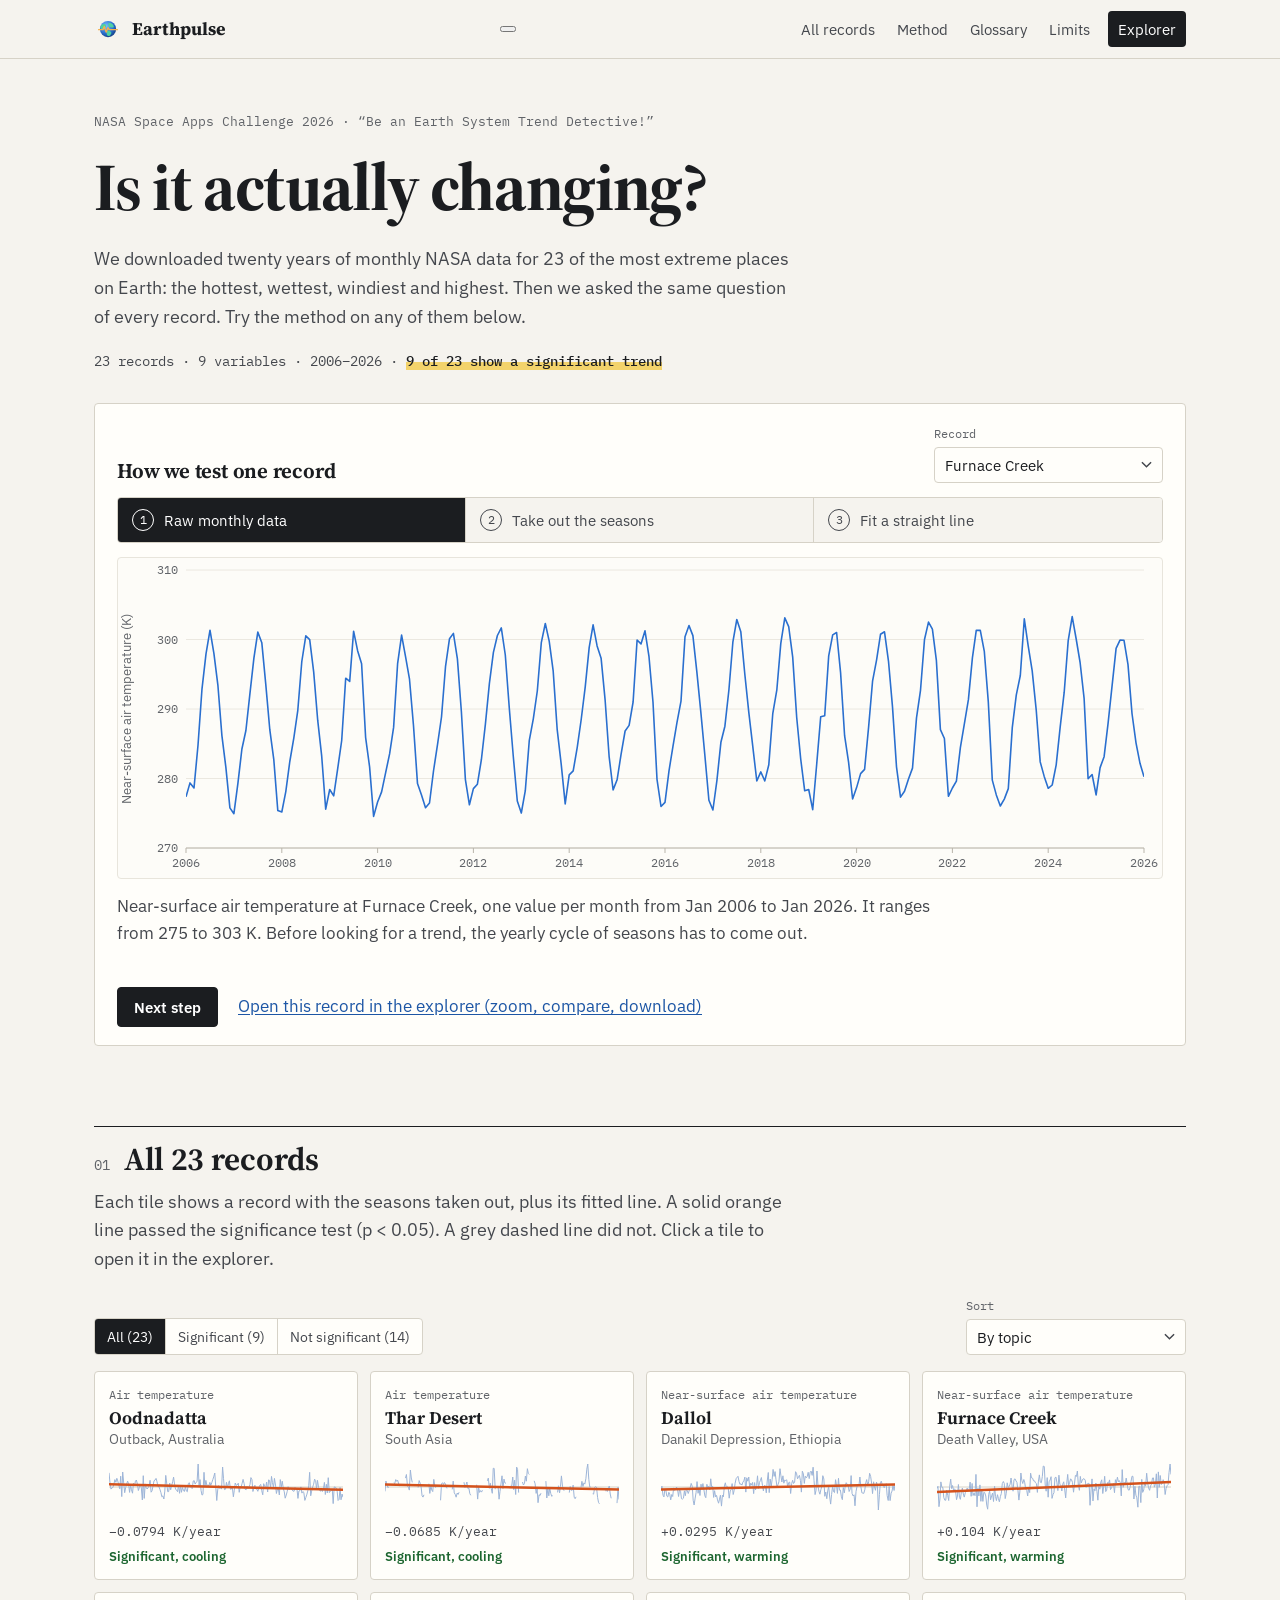
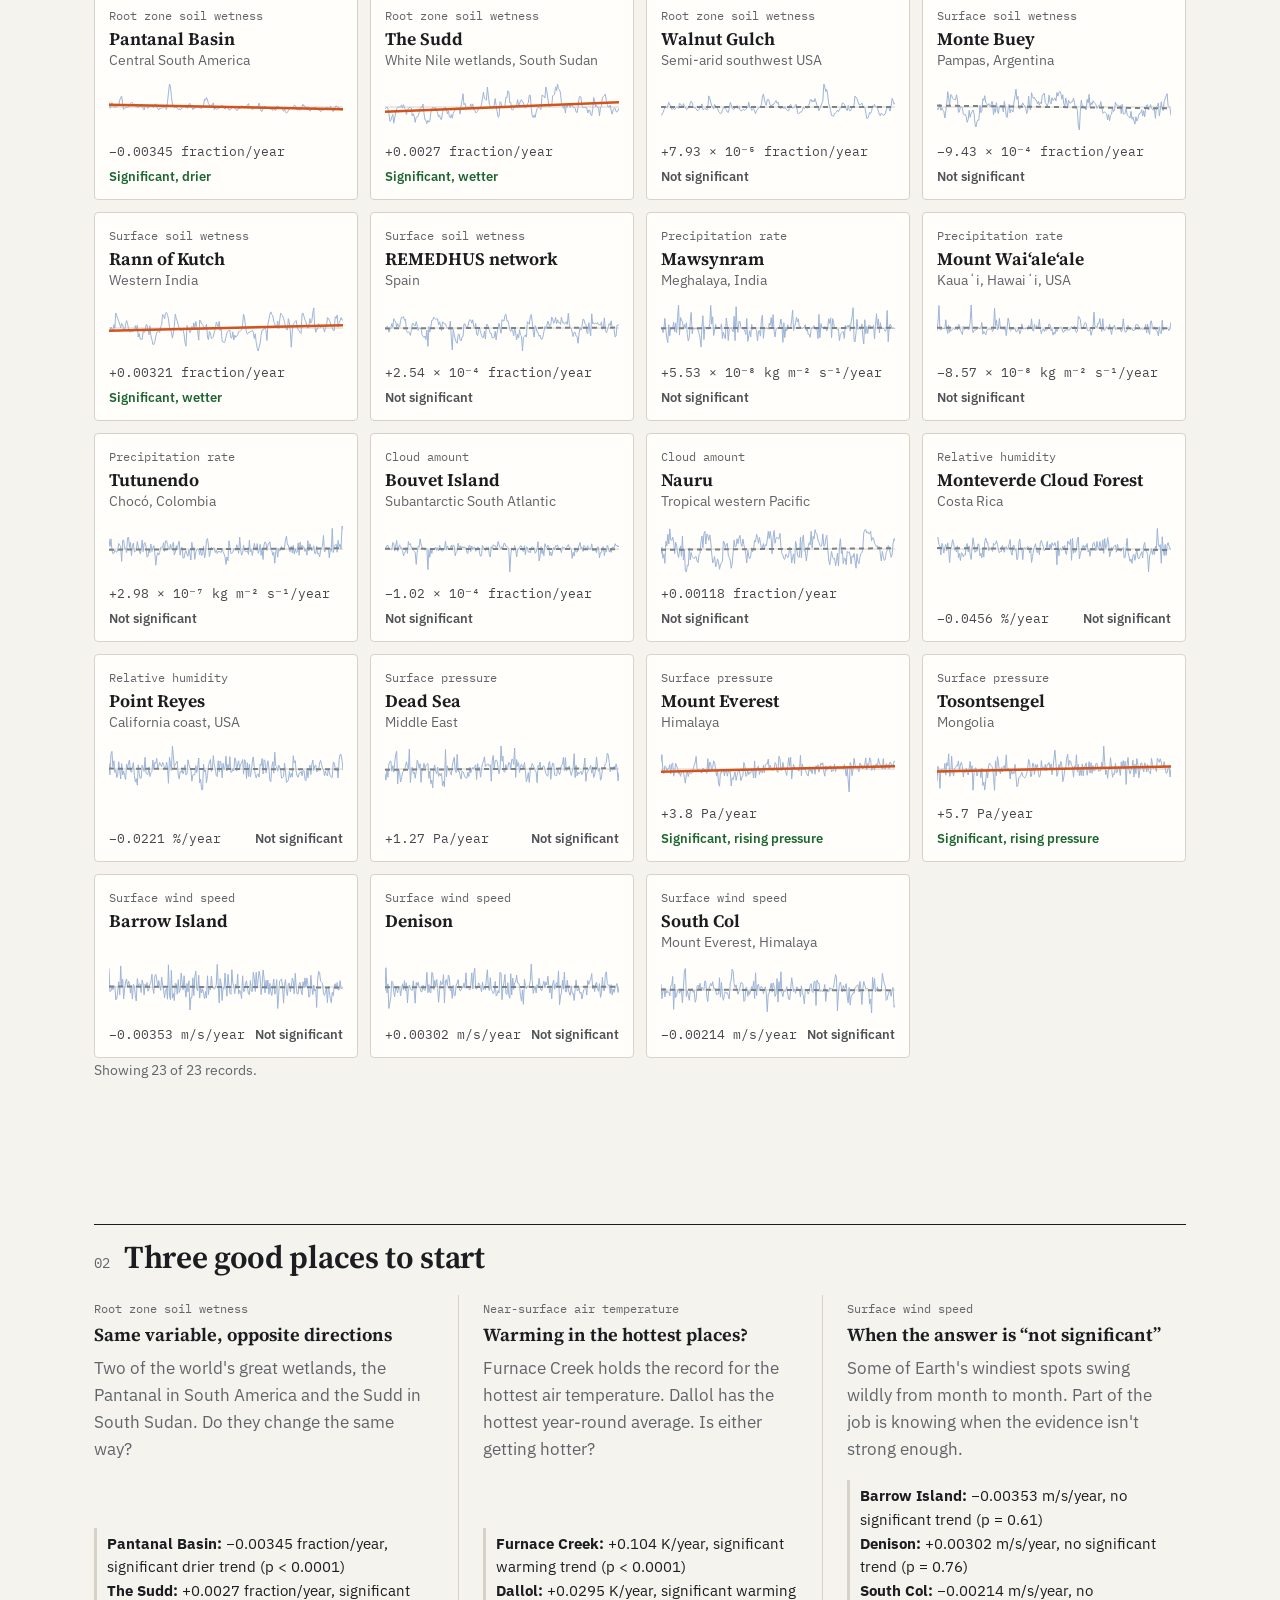
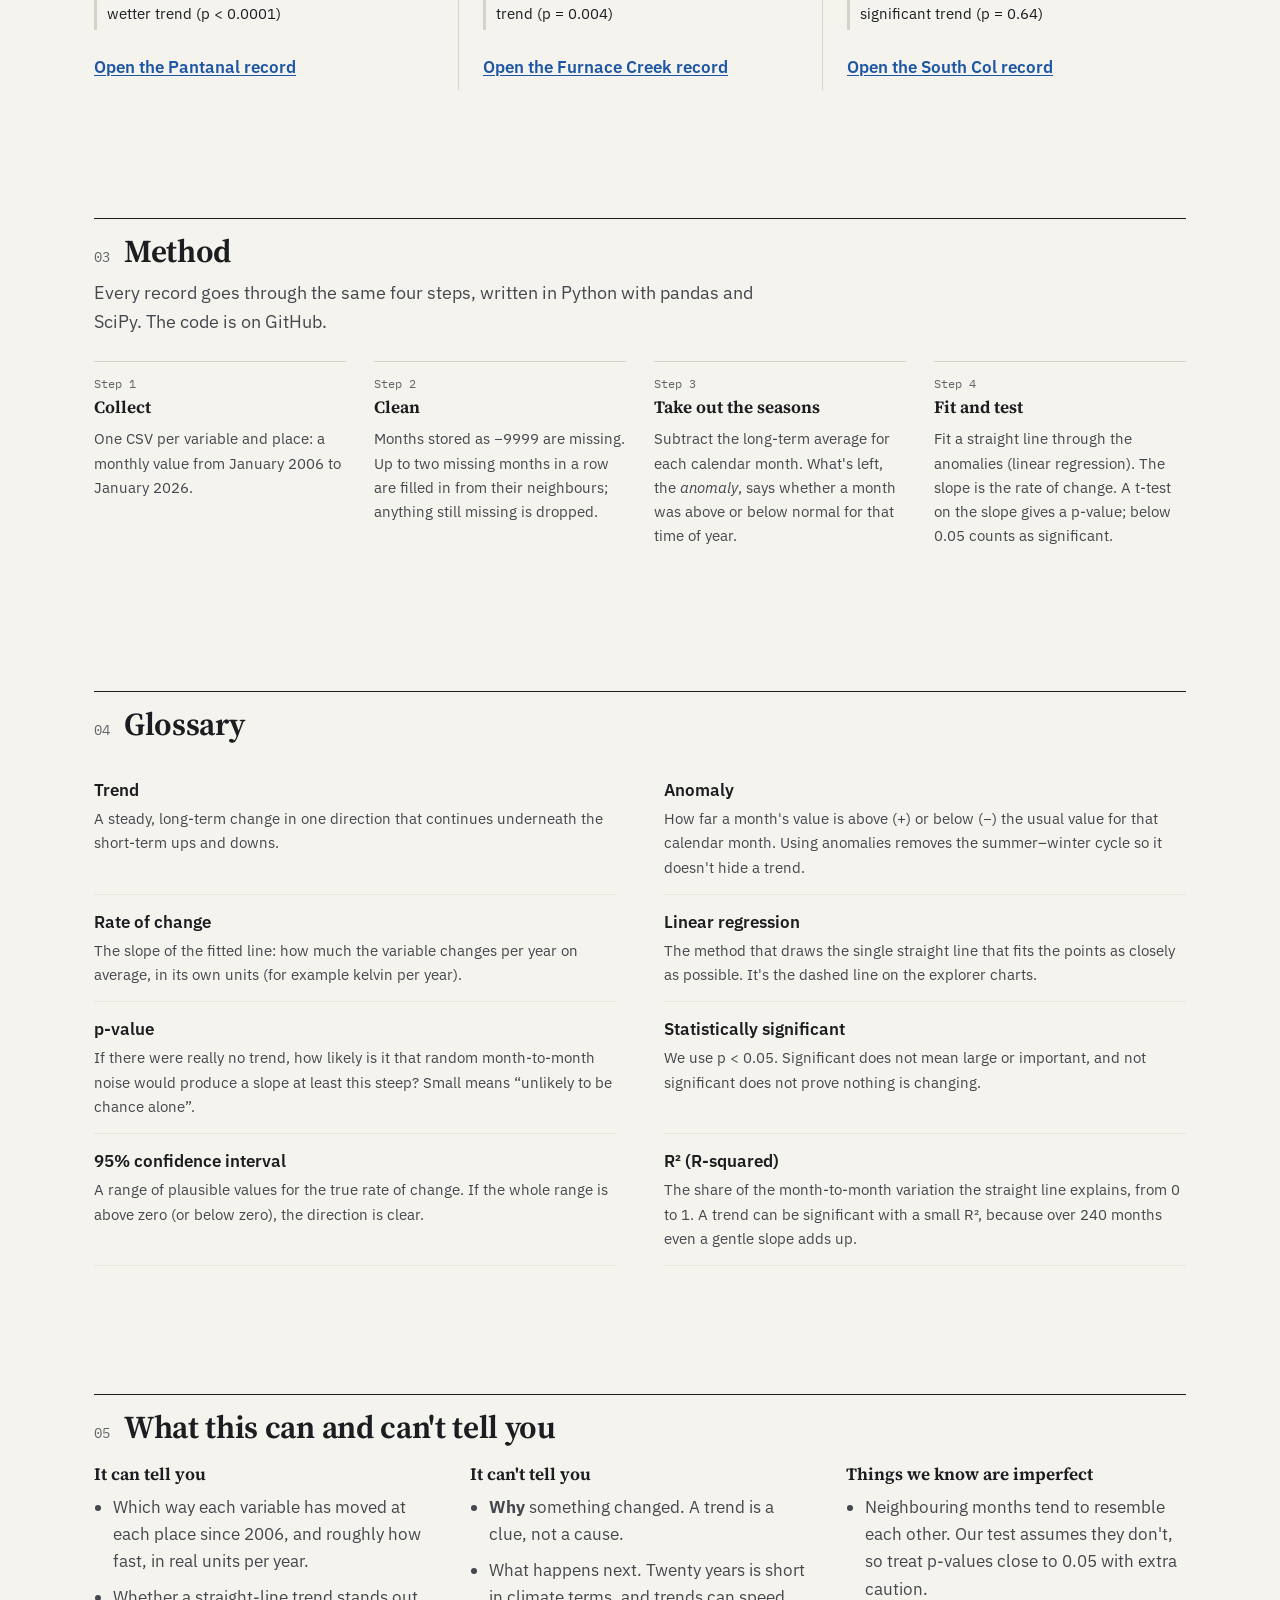
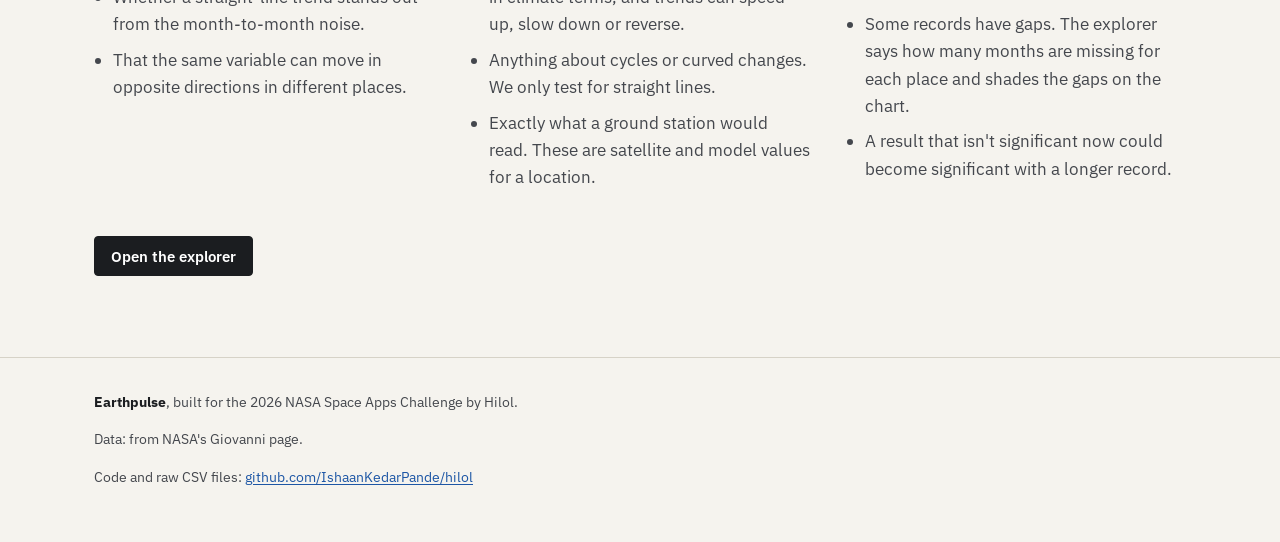
==== commit 8360578e: "Add files via upload" ====
--- a/index.html
+++ b/index.html
@@ -3,24 +3,25 @@
 <head>
   <meta charset="utf-8">
   <meta name="viewport" content="width=device-width, initial-scale=1">
-  <title>Earth System Trend Detective</title>
+  <title>Earthpulse · 20 years of Earth's extremes</title>
   <meta name="description" content="Twenty years of monthly NASA Earth science data from 23 of the planet's most extreme places, tested one by one for a long-term trend. Built for the 2026 NASA Space Apps Challenge.">
   <link rel="preconnect" href="https://fonts.googleapis.com">
   <link rel="preconnect" href="https://fonts.gstatic.com" crossorigin>
   <link href="https://fonts.googleapis.com/css2?family=IBM+Plex+Mono:wght@400;500&family=IBM+Plex+Sans:wght@400;500;600&family=Source+Serif+4:opsz,wght@8..60,600..700&display=swap" rel="stylesheet">
-  <link rel="stylesheet" href="assets/style.css">
-  <link rel="icon" href="data:image/svg+xml,%3Csvg xmlns='http://www.w3.org/2000/svg' viewBox='0 0 32 32'%3E%3Crect width='32' height='32' rx='4' fill='%231b1d20'/%3E%3Cpath d='M5 22 L11 16 L16 19 L27 8' stroke='%23d4521c' stroke-width='3' fill='none' stroke-linecap='round' stroke-linejoin='round'/%3E%3C/svg%3E">
+  <link rel="stylesheet" href="assets/style.css?v=8">
+  <link rel="icon" href="data:image/svg+xml,%3Csvg xmlns='http://www.w3.org/2000/svg' viewBox='0 0 32 32'%3E%3Ccircle cx='16' cy='16' r='13' fill='%232a6fcf'/%3E%3Cpath d='M6 9c3-2 6-1 7 1s-1 4-3 4-2 2-4 2-3-5 0-7zM17 6c3 0 7 2 8 5s-2 3-4 2-3 1-4-1 0-6 0-6zM15 19c2-1 5 0 6 2s-1 5-3 6-4-1-4-3 0-4 1-5z' fill='%234fd1a0'/%3E%3Cpath d='M1 17h7l2-5 3 9 3-7 2 3h13' fill='none' stroke='%23f5b14c' stroke-width='2.5' stroke-linecap='round' stroke-linejoin='round'/%3E%3C/svg%3E">
 </head>
-<body>
+<body class="home">
 <a class="skip" href="#main">Skip to content</a>
 
 <header class="site-head">
   <div class="wrap">
     <a class="brand" href="./">
-      <svg viewBox="0 0 28 20" aria-hidden="true"><path d="M1 19h26" stroke="#b9b5ab" stroke-width="1.5"/><path d="M2 15 7 10l5 3 6-6 8-5" stroke="#d4521c" stroke-width="2.5" fill="none" stroke-linecap="round" stroke-linejoin="round"/></svg>
-      Trend Detective
+      <svg class="logo" viewBox="0 0 32 32" aria-hidden="true"><defs><radialGradient id="lg-earth" cx="38%" cy="32%" r="75%"><stop offset="0" stop-color="#7cc0ff"/><stop offset=".6" stop-color="#2a6fcf"/><stop offset="1" stop-color="#0f3a7a"/></radialGradient><clipPath id="lg-clip"><circle cx="16" cy="16" r="13"/></clipPath></defs><circle cx="16" cy="16" r="13" fill="url(#lg-earth)"/><g clip-path="url(#lg-clip)" fill="#4fd1a0"><path d="M6 9c3-2 6-1 7 1s-1 4-3 4-2 2-4 2-3-5 0-7z"/><path d="M17 6c3 0 7 2 8 5s-2 3-4 2-3 1-4-1 0-6 0-6z"/><path d="M15 19c2-1 5 0 6 2s-1 5-3 6-4-1-4-3 0-4 1-5z"/></g><path class="pulse" d="M1 17h7l2-5 3 9 3-7 2 3h13" fill="none" stroke="#f5b14c" stroke-width="2.2" stroke-linecap="round" stroke-linejoin="round"/></svg>
+      Earthpulse
     </a>
-    <nav aria-label="Main">
+    <button type="button" class="nav-toggle" aria-expanded="false" aria-controls="site-nav" aria-label="Open menu"><span></span><span></span><span></span></button>
+    <nav id="site-nav" aria-label="Main">
       <ul>
         <li><a class="nl" href="#records">All records</a></li>
         <li><a class="nl" href="#method">Method</a></li>
@@ -34,7 +35,7 @@
 
 <main id="main">
   <!-- INTRO + INTERACTIVE DEMO -->
-  <section class="intro" aria-labelledby="title">
+  <section class="intro" data-weather="heat" aria-labelledby="title">
     <div class="wrap">
       <p class="kicker">NASA Space Apps Challenge 2026 · “Be an Earth System Trend Detective!”</p>
       <h1 id="title">Is it actually changing?</h1>
@@ -64,7 +65,7 @@
   </section>
 
   <!-- ALL RECORDS -->
-  <section id="records" aria-labelledby="rec-title">
+  <section id="records" data-weather="cloud" aria-labelledby="rec-title">
     <div class="wrap">
       <div class="sec-head"><span class="sec-num">01</span><h2 id="rec-title">All <span data-fact="series">23</span> records</h2></div>
       <p class="lede">Each tile shows a record with the seasons taken out, plus its fitted line. A solid orange line passed the significance test (p &lt; 0.05). A grey dashed line did not. Click a tile to open it in the explorer.</p>
@@ -84,7 +85,7 @@
   </section>
 
   <!-- STARTING POINTS -->
-  <section id="cases" aria-labelledby="c-title">
+  <section id="cases" data-weather="rain" aria-labelledby="c-title">
     <div class="wrap">
       <div class="sec-head"><span class="sec-num">02</span><h2 id="c-title">Three good places to start</h2></div>
       <div class="starts">
@@ -114,7 +115,7 @@
   </section>
 
   <!-- METHOD -->
-  <section id="method" aria-labelledby="m-title">
+  <section id="method" data-weather="wind" aria-labelledby="m-title">
     <div class="wrap">
       <div class="sec-head"><span class="sec-num">03</span><h2 id="m-title">Method</h2></div>
       <p class="lede">Every record goes through the same four steps, written in Python with pandas and SciPy. The code is on GitHub.</p>
@@ -128,7 +129,7 @@
   </section>
 
   <!-- GLOSSARY -->
-  <section id="glossary" aria-labelledby="g-title">
+  <section id="glossary" data-weather="mist" aria-labelledby="g-title">
     <div class="wrap">
       <div class="sec-head"><span class="sec-num">04</span><h2 id="g-title">Glossary</h2></div>
       <dl class="glossary">
@@ -145,7 +146,7 @@
   </section>
 
   <!-- LIMITS -->
-  <section id="limits" aria-labelledby="l-title">
+  <section id="limits" data-weather="snow" aria-labelledby="l-title">
     <div class="wrap">
       <div class="sec-head"><span class="sec-num">05</span><h2 id="l-title">What this can and can't tell you</h2></div>
       <div class="limits">
@@ -182,14 +183,15 @@
 
 <footer>
   <div class="wrap">
-    <p><strong>Earth System Trend Detective</strong>, built for the 2026 NASA Space Apps Challenge by Hilol.</p>
+    <p><strong>Earthpulse</strong>, built for the 2026 NASA Space Apps Challenge by Hilol.</p>
     <p>Data: from NASA's Giovanni page.</p>
     <p>Code and raw CSV files: <a href="https://github.com/IshaanKedarPande/hilol">github.com/IshaanKedarPande/hilol</a></p>
   </div>
 </footer>
 
-<script src="assets/common.js"></script>
-<script src="assets/chart.js"></script>
-<script src="assets/home.js"></script>
+<script src="assets/common.js?v=8"></script>
+<script src="assets/chart.js?v=8"></script>
+<script src="assets/home.js?v=8"></script>
+<script src="assets/weather.js?v=8"></script>
 </body>
 </html>
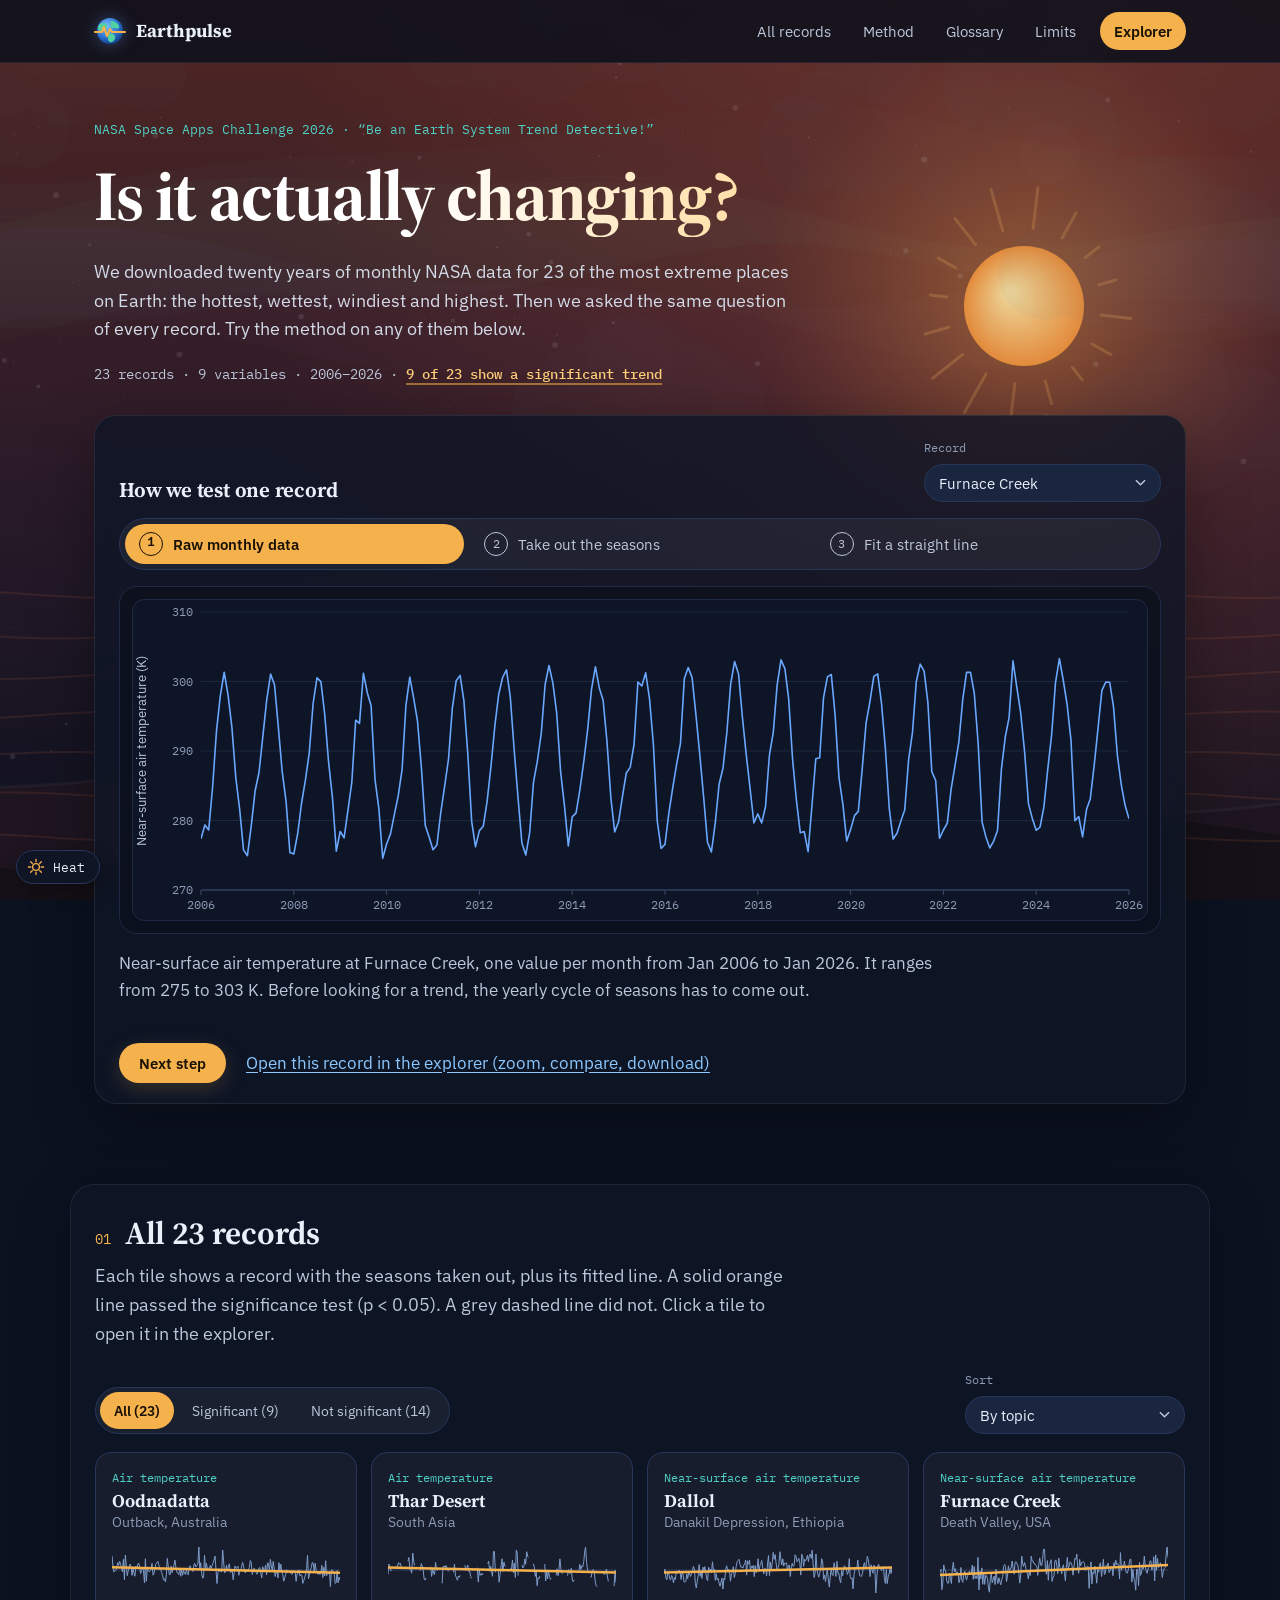
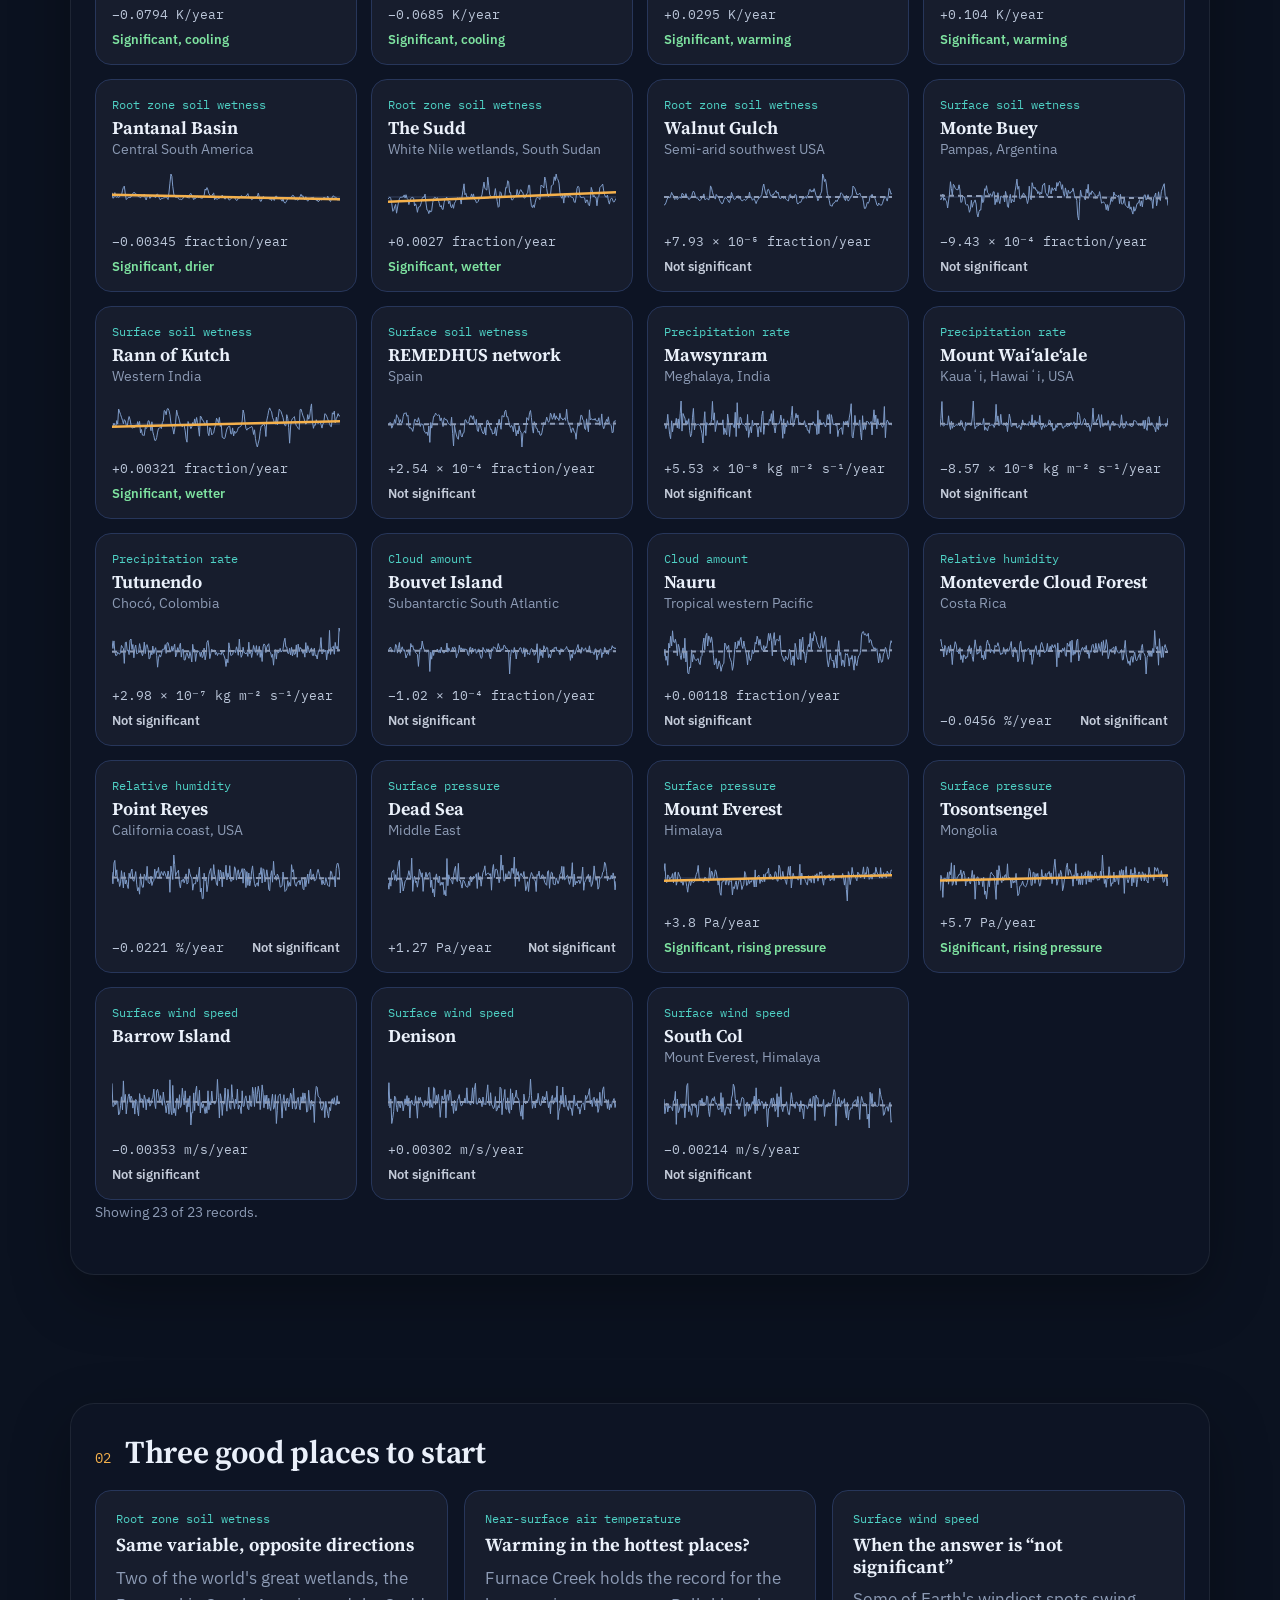
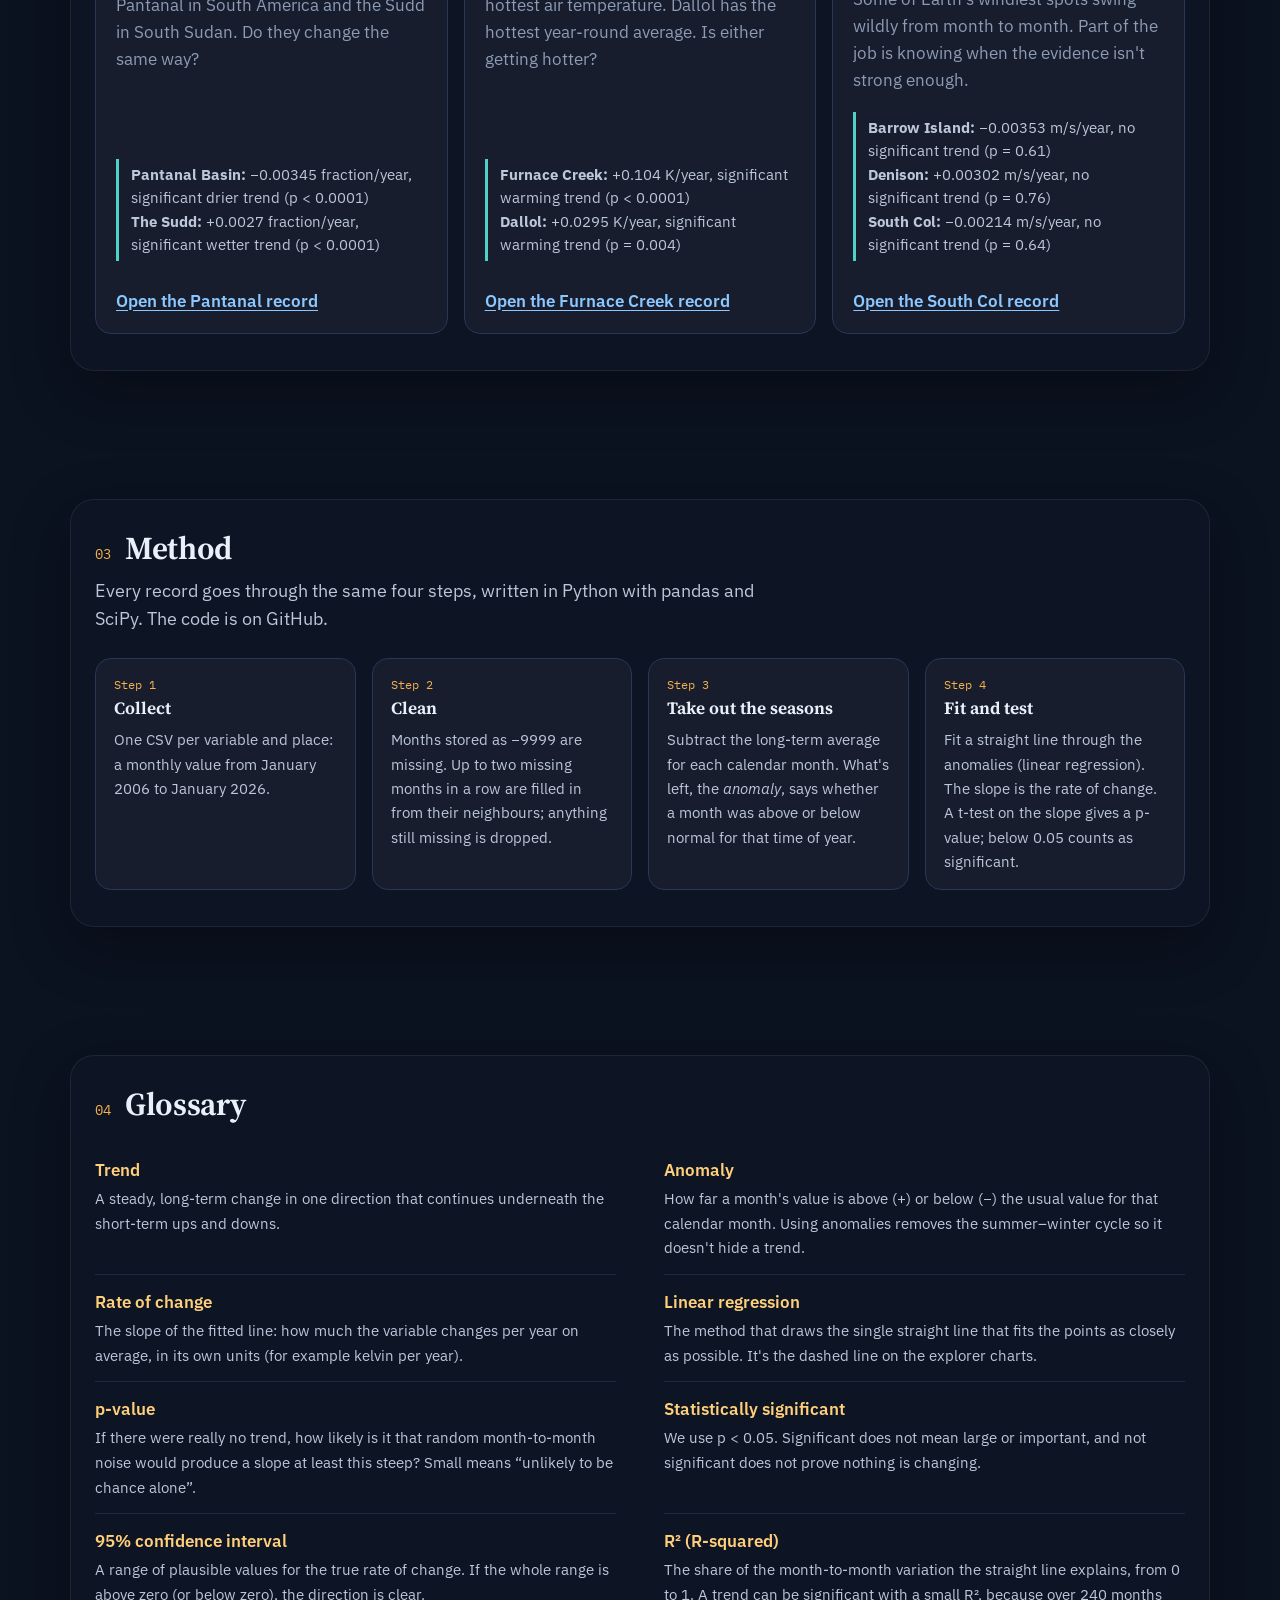
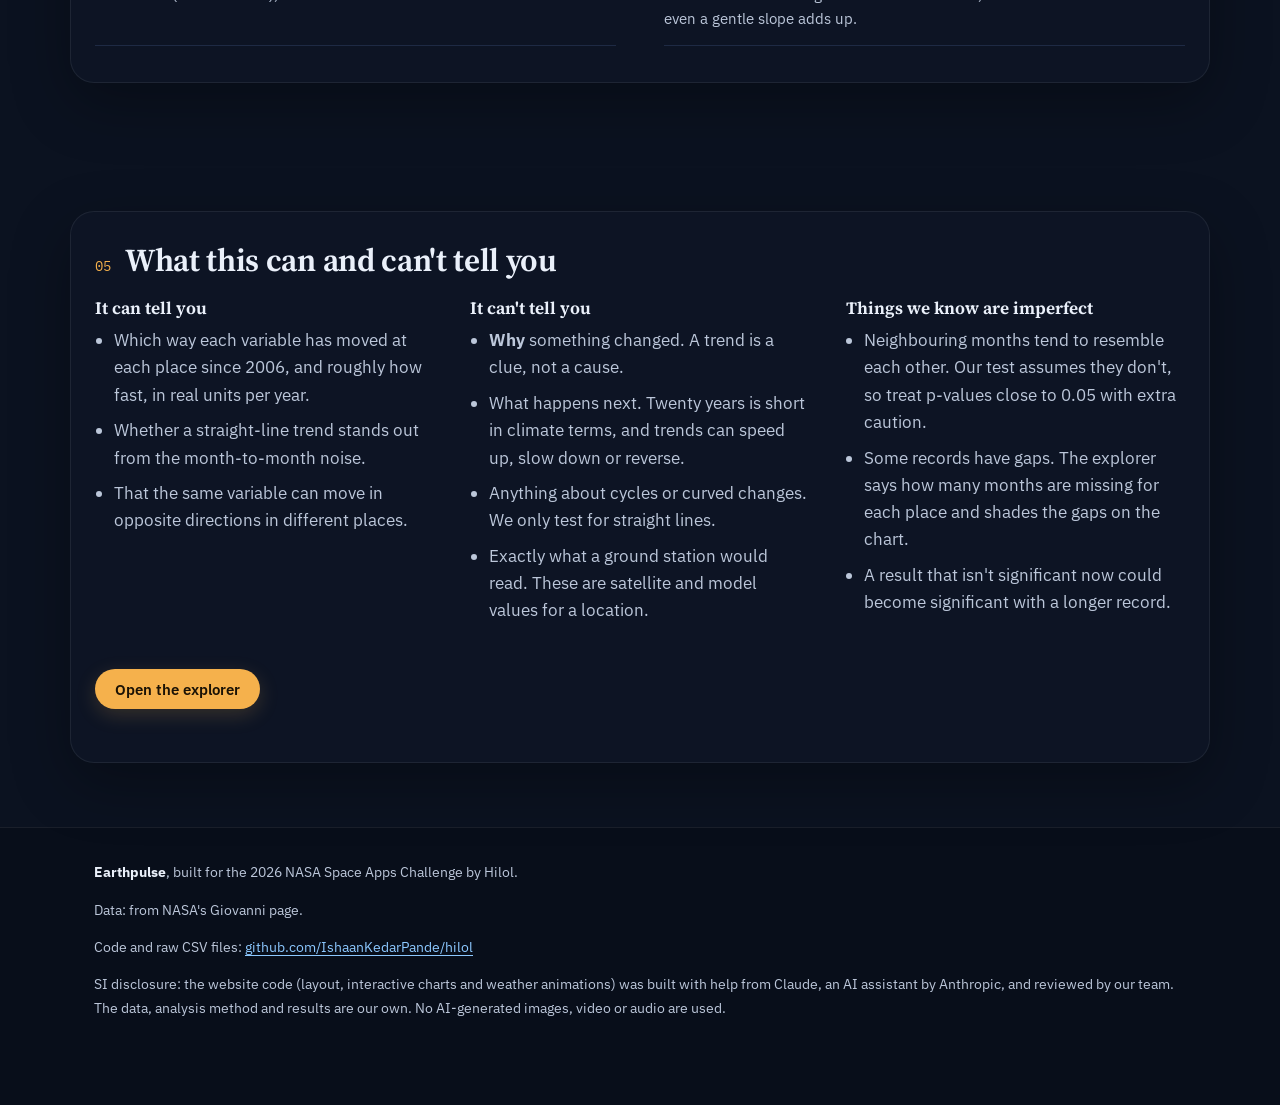
==== commit 60ef5fb1: "Update AI disclosure and version numbers in index.html Updated meta tags for AI disclosure and gener" ====
--- a/index.html
+++ b/index.html
@@ -5,10 +5,12 @@
   <meta name="viewport" content="width=device-width, initial-scale=1">
   <title>Earthpulse · 20 years of Earth's extremes</title>
   <meta name="description" content="Twenty years of monthly NASA Earth science data from 23 of the planet's most extreme places, tested one by one for a long-term trend. Built for the 2026 NASA Space Apps Challenge.">
+  <meta name="ai-disclosure" content="Website code (HTML, CSS, JavaScript: layout, interactive charts, weather animations) was generated with the help of Claude (Anthropic), a Super Intelligence (SI) tool, and reviewed by team Hilol. Data analysis method and data: team Hilol, NASA Giovanni. No SI-generated images, video or audio.">
+  <meta name="generator" content="Website code SI-assisted: Claude (Anthropic)">
   <link rel="preconnect" href="https://fonts.googleapis.com">
   <link rel="preconnect" href="https://fonts.gstatic.com" crossorigin>
   <link href="https://fonts.googleapis.com/css2?family=IBM+Plex+Mono:wght@400;500&family=IBM+Plex+Sans:wght@400;500;600&family=Source+Serif+4:opsz,wght@8..60,600..700&display=swap" rel="stylesheet">
-  <link rel="stylesheet" href="assets/style.css?v=8">
+  <link rel="stylesheet" href="assets/style.css?v=9">
   <link rel="icon" href="data:image/svg+xml,%3Csvg xmlns='http://www.w3.org/2000/svg' viewBox='0 0 32 32'%3E%3Ccircle cx='16' cy='16' r='13' fill='%232a6fcf'/%3E%3Cpath d='M6 9c3-2 6-1 7 1s-1 4-3 4-2 2-4 2-3-5 0-7zM17 6c3 0 7 2 8 5s-2 3-4 2-3 1-4-1 0-6 0-6zM15 19c2-1 5 0 6 2s-1 5-3 6-4-1-4-3 0-4 1-5z' fill='%234fd1a0'/%3E%3Cpath d='M1 17h7l2-5 3 9 3-7 2 3h13' fill='none' stroke='%23f5b14c' stroke-width='2.5' stroke-linecap='round' stroke-linejoin='round'/%3E%3C/svg%3E">
 </head>
 <body class="home">
@@ -186,12 +188,13 @@
     <p><strong>Earthpulse</strong>, built for the 2026 NASA Space Apps Challenge by Hilol.</p>
     <p>Data: from NASA's Giovanni page.</p>
     <p>Code and raw CSV files: <a href="https://github.com/IshaanKedarPande/hilol">github.com/IshaanKedarPande/hilol</a></p>
+    <p class="si-note">SI disclosure: the website code (layout, interactive charts and weather animations) was built with help from Claude, an AI assistant by Anthropic, and reviewed by our team. The data, analysis method and results are our own. No AI-generated images, video or audio are used.</p>
   </div>
 </footer>
 
-<script src="assets/common.js?v=8"></script>
-<script src="assets/chart.js?v=8"></script>
-<script src="assets/home.js?v=8"></script>
-<script src="assets/weather.js?v=8"></script>
+<script src="assets/common.js?v=9"></script>
+<script src="assets/chart.js?v=9"></script>
+<script src="assets/home.js?v=9"></script>
+<script src="assets/weather.js?v=9"></script>
 </body>
 </html>
--- a/assets/style.css
+++ b/assets/style.css
@@ -1,22 +1,28 @@
-/* Earth System Trend Detective: shared styles */
+/* Earth System Trend Detective: shared styles
+   Theme "Storm Night": midnight navy, sunset amber, aurora teal. */
 :root {
-  --paper: #f5f3ee;
-  --surface: #fffefa;
-  --ink: #1b1d20;
-  --ink-2: #44474d;
-  --ink-3: #616469;
-  --rule: #d6d2c7;
-  --rule-soft: #e8e5dc;
-
-  --data: #2a6fcf;       /* data series (blue) */
-  --data-ink: #1d56a5;   /* blue text that passes 4.5:1 */
-  --trend: #d4521c;      /* trend line (orange) */
-  --mark: #f3d36b;       /* highlighter */
-
-  --sig-ink: #1d6630; --sig-bg: #e2efdf;
-  --ns-ink: #4f5257;  --ns-bg: #ebe8e1;
-
-  --r: 4px;
+  color-scheme: dark;
+  --bg: #0b1220;          /* midnight */
+  --surface: #131d31;
+  --surface-2: #1a2640;
+  --glass: rgba(14, 22, 38, .80);
+  --line: #27365a;
+  --line-soft: #1e2a44;
+  --ink: #eaf0fa;
+  --ink-2: #bcc7da;
+  --ink-3: #8d9bb5;
+
+  --amber: #f5b14c;       /* sunset */
+  --amber-2: #ffcf7a;
+  --teal: #4fd1c5;        /* aurora */
+  --link: #8cc8ff;
+  --data: #6aa8ff;
+
+  --sig-ink: #7ee2a0; --sig-bg: rgba(46, 160, 90, .18);
+  --ns-ink: #c3cad8;  --ns-bg: rgba(140, 155, 180, .16);
+
+  --r: 16px;
+  --r-sm: 12px;
   --maxw: 1140px;
   --sans: "IBM Plex Sans", system-ui, -apple-system, "Segoe UI", Roboto, sans-serif;
   --serif: "Source Serif 4", Georgia, "Times New Roman", serif;
@@ -24,13 +30,13 @@
 }
 
 * { box-sizing: border-box; }
-html { scroll-behavior: smooth; }
+html { scroll-behavior: smooth; background: var(--bg); }
 @media (prefers-reduced-motion: reduce) { html { scroll-behavior: auto; } * { animation: none !important; transition: none !important; } }
 
-body { margin: 0; font-family: var(--sans); font-size: 17px; line-height: 1.6; color: var(--ink); background: var(--paper); }
-a { color: var(--data-ink); text-underline-offset: 2px; }
+body { margin: 0; font-family: var(--sans); font-size: 17px; line-height: 1.6; color: var(--ink); background: transparent; }
+a { color: var(--link); text-underline-offset: 3px; }
 h1, h2, h3 { font-family: var(--serif); font-weight: 650; line-height: 1.15; margin: 0 0 .5em; }
-h1 { font-size: clamp(2.4rem, 6vw, 4.2rem); font-weight: 700; letter-spacing: -0.02em; }
+h1 { font-size: clamp(2.4rem, 6vw, 4.4rem); font-weight: 700; letter-spacing: -0.02em; }
 h2 { font-size: clamp(1.5rem, 2.8vw, 2rem); letter-spacing: -0.01em; }
 h3 { font-size: 1.15rem; }
 p { margin: 0 0 1em; }
@@ -39,100 +45,106 @@
 .lede { font-size: 1.12rem; color: var(--ink-2); max-width: 64ch; }
 .muted { color: var(--ink-3); }
 .small { font-size: .9rem; }
-.eyebrow { font-family: var(--mono); font-size: .78rem; color: var(--ink-3); margin-bottom: .4em; }
+.eyebrow { font-family: var(--mono); font-size: .78rem; color: var(--teal); margin-bottom: .4em; }
 .sr-only { position: absolute; width: 1px; height: 1px; padding: 0; margin: -1px; overflow: hidden; clip: rect(0,0,0,0); border: 0; }
-.placeholder { background: #fff1bf; color: #5a4700; padding: 0 4px; border-radius: 2px; }
-
-.skip { position: absolute; left: -999px; top: 8px; background: #fff; color: #000; padding: 8px 14px; border-radius: var(--r); z-index: 100; }
+
+.skip { position: absolute; left: -999px; top: 8px; background: var(--amber); color: #1a1205; padding: 8px 14px; border-radius: 999px; z-index: 100; }
 .skip:focus { left: 8px; }
-:focus-visible { outline: 2px solid var(--data); outline-offset: 2px; }
+:focus-visible { outline: 2px solid var(--amber); outline-offset: 2px; }
+
+/* background canvas (assets/weather.js) */
+#sky { position: fixed; inset: 0; width: 100%; height: 100%; z-index: -1; pointer-events: none; display: block; }
 
 /* ---------- Header ---------- */
-.site-head { position: sticky; top: 0; z-index: 50; background: var(--paper); border-bottom: 1px solid var(--rule); }
-.site-head .wrap { display: flex; align-items: center; justify-content: space-between; gap: 8px 16px; min-height: 58px; flex-wrap: wrap; }
-.brand { display: flex; align-items: center; gap: 10px; color: var(--ink); text-decoration: none; font-family: var(--serif); font-weight: 700; font-size: 1.12rem; }
-.brand svg { width: 28px; height: 20px; flex: none; }
-.site-head ul { list-style: none; display: flex; gap: 2px; margin: 0; padding: 0; flex-wrap: wrap; }
-.site-head a.nl { color: var(--ink-2); text-decoration: none; font-size: .95rem; padding: 6px 10px; border-radius: var(--r); display: inline-block; }
-.site-head a.nl:hover { color: var(--ink); background: var(--rule-soft); }
-.site-head a.nav-cta { background: var(--ink); color: #fff; margin-left: 6px; }
-.site-head a.nav-cta:hover { background: #34373c; color: #fff; }
+.site-head { position: sticky; top: 0; z-index: 50; background: rgba(9, 15, 27, .82); -webkit-backdrop-filter: blur(12px); backdrop-filter: blur(12px); border-bottom: 1px solid rgba(255, 255, 255, .07); }
+.site-head .wrap { display: flex; align-items: center; justify-content: space-between; gap: 8px 16px; min-height: 62px; }
+.brand { display: flex; align-items: center; gap: 10px; color: var(--ink); text-decoration: none; font-family: var(--serif); font-weight: 700; font-size: 1.15rem; }
+.brand .logo { width: 32px; height: 32px; flex: none; overflow: visible; filter: drop-shadow(0 0 8px rgba(106, 168, 255, .35)); }
+.brand .logo .pulse { stroke-dasharray: 60; animation: pulse-draw 3.2s ease-in-out infinite; }
+@keyframes pulse-draw { 0% { stroke-dashoffset: 60; } 45%, 75% { stroke-dashoffset: 0; } 100% { stroke-dashoffset: -60; } }
+.site-head ul { list-style: none; display: flex; align-items: center; gap: 4px; margin: 0; padding: 0; }
+.site-head a.nl { color: var(--ink-2); text-decoration: none; font-size: .95rem; padding: 7px 14px; border-radius: 999px; display: inline-block; }
+.site-head a.nl:hover { color: var(--ink); background: rgba(255, 255, 255, .07); }
+.site-head a.nav-cta { background: var(--amber); color: #1a1205; font-weight: 600; margin-left: 6px; }
+.site-head a.nav-cta:hover { background: var(--amber-2); color: #1a1205; }
+.nav-toggle { display: none; }
 
 /* ---------- Buttons & form controls ---------- */
-.btn { display: inline-flex; align-items: center; gap: 8px; padding: 9px 16px; border-radius: var(--r); font: 600 .95rem var(--sans); text-decoration: none; border: 1.5px solid var(--ink); background: var(--ink); color: #fff; cursor: pointer; }
-.btn:hover { background: #34373c; }
-.field { display: inline-flex; flex-direction: column; gap: 4px; font-family: var(--mono); font-size: .76rem; color: var(--ink-3); }
-select { font: .95rem var(--sans); color: var(--ink); background-color: var(--surface); border: 1px solid var(--rule); border-radius: var(--r); padding: 7px 32px 7px 10px; min-width: 220px; max-width: 100%; cursor: pointer;
+.btn { display: inline-flex; align-items: center; gap: 8px; padding: 10px 20px; border-radius: 999px; font: 600 .95rem var(--sans); text-decoration: none; border: 0; background: var(--amber); color: #1a1205; cursor: pointer; box-shadow: 0 6px 20px rgba(245, 177, 76, .18); }
+.btn:hover { background: var(--amber-2); }
+.field { display: inline-flex; flex-direction: column; gap: 6px; font-family: var(--mono); font-size: .76rem; color: var(--ink-3); }
+select { font: .95rem var(--sans); color: var(--ink); background-color: var(--surface-2); border: 1px solid var(--line); border-radius: 999px; padding: 8px 36px 8px 14px; min-width: 220px; max-width: 100%; cursor: pointer;
   appearance: none; -webkit-appearance: none;
-  background-image: url("data:image/svg+xml,%3Csvg xmlns='http://www.w3.org/2000/svg' viewBox='0 0 12 8'%3E%3Cpath d='M1 1.5 6 6.5 11 1.5' stroke='%2344474d' stroke-width='1.6' fill='none'/%3E%3C/svg%3E");
-  background-repeat: no-repeat; background-position: right 10px center; background-size: 11px; }
-select:hover { border-color: var(--ink); }
-
-.seg { display: inline-flex; border: 1px solid var(--rule); border-radius: var(--r); overflow: hidden; background: var(--surface); }
-.seg button { border: 0; border-right: 1px solid var(--rule); background: transparent; padding: 6px 12px; font: inherit; font-size: .9rem; color: var(--ink-2); cursor: pointer; white-space: nowrap; }
-.seg button:last-child { border-right: 0; }
-.seg button:hover { background: var(--rule-soft); }
-.seg button[aria-pressed="true"] { background: var(--ink); color: #fff; }
-.seg-sm button { padding: 4px 10px; font-size: .84rem; }
+  background-image: url("data:image/svg+xml,%3Csvg xmlns='http://www.w3.org/2000/svg' viewBox='0 0 12 8'%3E%3Cpath d='M1 1.5 6 6.5 11 1.5' stroke='%23bcc7da' stroke-width='1.6' fill='none'/%3E%3C/svg%3E");
+  background-repeat: no-repeat; background-position: right 14px center; background-size: 11px; }
+select:hover { border-color: var(--amber); }
+optgroup { background: var(--surface); color: var(--amber); font-weight: 700; font-style: normal; }  /* variable headings */
+option { background: var(--surface); color: var(--ink); font-weight: 400; }                     /* places */
+
+.seg { display: inline-flex; gap: 4px; padding: 4px; border-radius: 999px; background: rgba(255, 255, 255, .05); border: 1px solid var(--line); }
+.seg button { border: 0; background: transparent; padding: 7px 14px; border-radius: 999px; font: inherit; font-size: .9rem; color: var(--ink-2); cursor: pointer; white-space: nowrap; }
+.seg button:hover { color: var(--ink); background: rgba(255, 255, 255, .07); }
+.seg button[aria-pressed="true"] { background: var(--amber); color: #1a1205; font-weight: 600; }
 
 /* ---------- Landing ---------- */
 section { padding: 64px 0; }
-.intro { padding: 52px 0 56px; }
-.kicker { font-family: var(--mono); font-size: .82rem; color: var(--ink-3); margin-bottom: 16px; }
-.intro h1 { margin-bottom: .3em; }
+.intro { padding: 56px 0 56px; }
+.kicker { font-family: var(--mono); font-size: .82rem; color: var(--teal); margin-bottom: 16px; }
+.intro h1 { margin-bottom: .3em; background: linear-gradient(100deg, #ffffff 30%, var(--amber-2) 75%, var(--amber)); -webkit-background-clip: text; background-clip: text; color: transparent; }
+.intro .lede { color: #d3dbe8; }
 .facts { font-family: var(--mono); font-size: .9rem; color: var(--ink-2); margin: 18px 0 30px; }
-.facts strong { color: var(--ink); font-weight: 500; background: linear-gradient(transparent 58%, var(--mark) 58%); }
-
-.demo { background: var(--surface); border: 1px solid var(--rule); border-radius: var(--r); padding: 20px 22px 18px; }
-.demo-top { display: flex; justify-content: space-between; align-items: flex-end; gap: 12px 20px; flex-wrap: wrap; margin-bottom: 14px; }
+.facts strong { color: var(--amber-2); font-weight: 500; border-bottom: 2px solid rgba(245, 177, 76, .55); }
+
+.demo { background: var(--glass); -webkit-backdrop-filter: blur(8px); backdrop-filter: blur(8px); border: 1px solid rgba(255, 255, 255, .08); border-radius: 22px; padding: 22px 24px 20px; box-shadow: 0 20px 60px rgba(0, 0, 0, .35); }
+.demo-top { display: flex; justify-content: space-between; align-items: flex-end; gap: 12px 20px; flex-wrap: wrap; margin-bottom: 16px; }
 .demo-title { font-size: 1.3rem; margin: 0; }
-.demo-steps { display: grid; grid-template-columns: repeat(3, 1fr); border: 1px solid var(--rule); border-radius: var(--r); overflow: hidden; margin-bottom: 14px; }
-.demo-steps button { font: inherit; font-size: .95rem; text-align: left; padding: 10px 14px; background: var(--paper); border: 0; border-right: 1px solid var(--rule); cursor: pointer; color: var(--ink-2); display: flex; gap: 10px; align-items: center; }
-.demo-steps button:last-child { border-right: 0; }
-.demo-steps button:hover { background: var(--rule-soft); }
-.demo-steps .n { font-family: var(--mono); font-size: .78rem; width: 22px; height: 22px; display: grid; place-items: center; border: 1px solid currentColor; border-radius: 50%; flex: none; }
-.demo-steps button[aria-pressed="true"] { background: var(--ink); color: #fff; }
-.demo-caption { color: var(--ink-2); min-height: 4.8em; margin: 14px 0 12px; max-width: 82ch; }
+.demo-steps { display: grid; grid-template-columns: repeat(3, 1fr); gap: 6px; padding: 5px; border-radius: 999px; background: rgba(255, 255, 255, .05); border: 1px solid var(--line); margin-bottom: 16px; }
+.demo-steps button { font: inherit; font-size: .95rem; text-align: left; padding: 8px 14px; background: transparent; border: 0; border-radius: 999px; cursor: pointer; color: var(--ink-2); display: flex; gap: 10px; align-items: center; }
+.demo-steps button:hover { background: rgba(255, 255, 255, .07); color: var(--ink); }
+.demo-steps .n { font-family: var(--mono); font-size: .78rem; width: 24px; height: 24px; display: grid; place-items: center; border: 1px solid currentColor; border-radius: 50%; flex: none; }
+.demo-steps button[aria-pressed="true"] { background: var(--amber); color: #1a1205; font-weight: 600; }
+.demo-caption { color: var(--ink-2); min-height: 4.8em; margin: 16px 0 12px; max-width: 82ch; }
 .demo-foot { display: flex; gap: 12px 20px; align-items: center; flex-wrap: wrap; }
 
-.sec-head { display: flex; align-items: baseline; gap: 14px; border-top: 1.5px solid var(--ink); padding-top: 14px; margin-bottom: 10px; }
-.sec-num { font-family: var(--mono); font-size: .85rem; color: var(--ink-3); }
+.sec-head { display: flex; align-items: baseline; gap: 14px; margin-bottom: 10px; }
+.sec-num { font-family: var(--mono); font-size: .85rem; color: var(--amber); }
 .sec-head h2 { margin: 0; }
 
+/* home: content sits on dark glass sheets over the weather */
+.home section:not(.intro) > .wrap { background: var(--glass); -webkit-backdrop-filter: blur(8px); backdrop-filter: blur(8px); border: 1px solid rgba(255, 255, 255, .07); border-radius: 24px; padding-top: 30px; padding-bottom: 36px; box-shadow: 0 20px 60px rgba(0, 0, 0, .3); }
+
 #records { padding-top: 24px; }
-.records-bar { display: flex; justify-content: space-between; align-items: flex-end; gap: 12px; flex-wrap: wrap; margin: 22px 0 16px; }
-.tiles { list-style: none; margin: 0; padding: 0; display: grid; grid-template-columns: repeat(auto-fill, minmax(240px, 1fr)); gap: 12px; }
-.tile a { display: flex; flex-direction: column; height: 100%; padding: 14px 14px 12px; background: var(--surface); border: 1px solid var(--rule); border-radius: var(--r); color: var(--ink); text-decoration: none; }
-.tile a:hover { border-color: var(--ink); }
-.tile a:hover .t-place { text-decoration: underline; }
-.t-var { font-family: var(--mono); font-size: .74rem; color: var(--ink-3); }
-.t-place { font-family: var(--serif); font-weight: 650; font-size: 1.1rem; line-height: 1.25; margin-top: 2px; }
+.records-bar { display: flex; justify-content: space-between; align-items: flex-end; gap: 12px; flex-wrap: wrap; margin: 22px 0 18px; }
+.tiles { list-style: none; margin: 0; padding: 0; display: grid; grid-template-columns: repeat(auto-fill, minmax(240px, 1fr)); gap: 14px; }
+.tile a { display: flex; flex-direction: column; height: 100%; padding: 16px 16px 14px; background: rgba(255, 255, 255, .04); border: 1px solid var(--line); border-radius: var(--r); color: var(--ink); text-decoration: none; transition: transform .15s, border-color .15s, background .15s; }
+.tile a:hover { border-color: var(--amber); background: rgba(255, 255, 255, .07); transform: translateY(-2px); }
+.t-var { font-family: var(--mono); font-size: .74rem; color: var(--teal); }
+.t-place { font-family: var(--serif); font-weight: 650; font-size: 1.12rem; line-height: 1.25; margin-top: 2px; }
 .t-region { font-size: .85rem; color: var(--ink-3); min-height: 1.4em; }
 .tile svg { display: block; width: 100%; height: 52px; margin: 10px 0 8px; }
-.sp-zero { stroke: var(--rule); stroke-width: 1; vector-effect: non-scaling-stroke; }
-.sp-line { fill: none; stroke: #9db5d8; stroke-width: 1; vector-effect: non-scaling-stroke; }
-.sp-trend { fill: none; stroke: #7d8085; stroke-width: 2; stroke-dasharray: 5 4; vector-effect: non-scaling-stroke; }
-.sp-trend.sig { stroke: var(--trend); stroke-width: 2.5; stroke-dasharray: none; }
+.sp-zero { stroke: #33415f; stroke-width: 1; vector-effect: non-scaling-stroke; }
+.sp-line { fill: none; stroke: #7f9cc9; stroke-width: 1; vector-effect: non-scaling-stroke; }
+.sp-trend { fill: none; stroke: #8d9bb5; stroke-width: 2; stroke-dasharray: 5 4; vector-effect: non-scaling-stroke; }
+.sp-trend.sig { stroke: var(--amber); stroke-width: 2.5; stroke-dasharray: none; }
 .t-foot { display: flex; justify-content: space-between; gap: 4px 8px; align-items: baseline; margin-top: auto; font-size: .82rem; flex-wrap: wrap; }
 .t-rate { font-family: var(--mono); color: var(--ink-2); }
 .t-verdict { font-weight: 600; color: var(--ns-ink); }
 .tile.sig .t-verdict { color: var(--sig-ink); }
 
-.starts { display: grid; grid-template-columns: repeat(3, 1fr); margin-top: 20px; }
-.starts article { padding: 4px 24px 8px; border-left: 1px solid var(--rule); display: flex; flex-direction: column; }
-.starts article:first-child { padding-left: 0; border-left: 0; }
-.starts .verdict { font-size: .92rem; border-left: 3px solid var(--rule); padding: 4px 0 4px 10px; margin-top: auto; }
-.starts a { margin-top: 10px; font-weight: 600; }
-
-.method { list-style: none; padding: 0; margin: 24px 0 0; display: grid; grid-template-columns: repeat(4, 1fr); gap: 28px; }
-.method li { border-top: 1px solid var(--rule); padding-top: 12px; }
-.method .n { font-family: var(--mono); font-size: .78rem; color: var(--ink-3); display: block; margin-bottom: 4px; }
+.starts { display: grid; grid-template-columns: repeat(3, 1fr); gap: 16px; margin-top: 20px; }
+.starts article { padding: 18px 20px; border-radius: var(--r); background: rgba(255, 255, 255, .04); border: 1px solid var(--line); display: flex; flex-direction: column; }
+.starts .verdict { font-size: .92rem; border-left: 3px solid var(--teal); padding: 4px 0 4px 12px; margin-top: auto; color: var(--ink-2); }
+.starts a { margin-top: 12px; font-weight: 600; }
+
+.method { list-style: none; padding: 0; margin: 24px 0 0; display: grid; grid-template-columns: repeat(4, 1fr); gap: 16px; }
+.method li { padding: 16px 18px; border-radius: var(--r); background: rgba(255, 255, 255, .04); border: 1px solid var(--line); }
+.method .n { font-family: var(--mono); font-size: .78rem; color: var(--amber); display: block; margin-bottom: 4px; }
 .method h3 { font-size: 1.08rem; }
-.method p { color: var(--ink-2); font-size: .95rem; }
+.method p { color: var(--ink-2); font-size: .95rem; margin: 0; }
 
 .glossary { display: grid; grid-template-columns: 1fr 1fr; gap: 0 48px; margin: 20px 0 0; }
-.glossary > div { padding: 14px 0; border-bottom: 1px solid var(--rule-soft); }
-.glossary dt { font-weight: 600; margin-bottom: 2px; }
+.glossary > div { padding: 14px 0; border-bottom: 1px solid var(--line-soft); }
+.glossary dt { font-weight: 600; margin-bottom: 2px; color: var(--amber-2); }
 .glossary dd { margin: 0; color: var(--ink-2); font-size: .96rem; }
 
 .limits { display: grid; grid-template-columns: repeat(3, 1fr); gap: 36px; margin-top: 20px; }
@@ -140,109 +152,117 @@
 ul.clean { padding-left: 1.1em; margin: 0; color: var(--ink-2); }
 ul.clean li { margin-bottom: .5em; }
 
-footer { border-top: 1px solid var(--rule); padding: 32px 0 40px; font-size: .9rem; color: var(--ink-2); }
+footer { border-top: 1px solid rgba(255, 255, 255, .07); padding: 32px 0 72px; font-size: .9rem; color: var(--ink-2); background: rgba(9, 15, 27, .85); }
 footer strong { color: var(--ink); }
 
+/* weather label */
+.wx-chip { position: fixed; left: 16px; bottom: 16px; z-index: 40; display: flex; align-items: center; gap: 8px; padding: 7px 14px 7px 10px; font: .8rem var(--mono); color: var(--ink); background: rgba(14, 22, 38, .88); -webkit-backdrop-filter: blur(8px); backdrop-filter: blur(8px); border: 1px solid var(--line); border-radius: 999px; pointer-events: none; box-shadow: 0 6px 20px rgba(0, 0, 0, .3); }
+.wx-chip svg { width: 18px; height: 18px; fill: none; stroke: var(--amber); stroke-width: 1.8; stroke-linecap: round; stroke-linejoin: round; }
+.wx-chip[data-scene="rain"] svg, .wx-chip[data-scene="snow"] svg, .wx-chip[data-scene="mist"] svg { stroke: var(--teal); }
+@media print { #sky, .wx-chip { display: none; } }
+
 /* ---------- Explorer ---------- */
-.explorer-head { padding: 34px 0 26px; border-bottom: 1px solid var(--rule); }
-.explorer-head h1 { font-size: clamp(1.9rem, 4vw, 2.6rem); }
-.steps { display: grid; gap: 14px; margin-top: 18px; }
-.q-label { font-family: var(--mono); font-size: .78rem; color: var(--ink-3); margin-bottom: 6px; display: block; }
-.chips { display: flex; flex-wrap: wrap; gap: 6px; }
-.chip { border: 1px solid var(--rule); background: var(--surface); color: var(--ink); padding: 6px 12px; border-radius: var(--r); font: inherit; font-size: .93rem; cursor: pointer; }
-.chip:hover { border-color: var(--ink); }
-.chip[aria-pressed="true"] { background: var(--ink); color: #fff; border-color: var(--ink); }
-.chip small { opacity: .75; }
-
-.explorer-body { padding: 28px 0 72px; }
+.explorer-head { padding: 40px 0 30px; }
+.explorer-head h1 { font-size: clamp(2rem, 4vw, 2.8rem); }
+.steps { display: grid; gap: 16px; margin-top: 20px; }
+.q-label { font-family: var(--mono); font-size: .78rem; color: var(--teal); margin-bottom: 8px; display: block; }
+.chips { display: flex; flex-wrap: wrap; gap: 8px; }
+.chip { border: 1px solid var(--line); background: rgba(14, 22, 38, .7); -webkit-backdrop-filter: blur(6px); backdrop-filter: blur(6px); color: var(--ink); padding: 8px 18px; border-radius: 999px; font: inherit; font-size: .93rem; cursor: pointer; transition: border-color .15s, background .15s; }
+.chip:hover { border-color: var(--amber); }
+.chip[aria-pressed="true"] { background: var(--amber); color: #1a1205; border-color: var(--amber); font-weight: 600; box-shadow: 0 4px 16px rgba(245, 177, 76, .25); }
+.chip small { opacity: .75; font-weight: 400; }
+
+.explorer-body { padding: 8px 0 80px; }
 .explorer-body:focus { outline: none; }
 .result-grid { display: grid; grid-template-columns: minmax(0, 1fr) 340px; gap: 24px; align-items: start; }
-.panel { background: var(--surface); border: 1px solid var(--rule); border-radius: var(--r); padding: 22px; }
+.panel { background: var(--glass); -webkit-backdrop-filter: blur(8px); backdrop-filter: blur(8px); border: 1px solid rgba(255, 255, 255, .08); border-radius: 22px; padding: 24px; box-shadow: 0 20px 60px rgba(0, 0, 0, .3); }
 
 .headline { display: grid; grid-template-columns: 1fr auto; gap: 16px; align-items: start; margin-bottom: 18px; }
-.headline h2 { font-size: clamp(1.35rem, 2.6vw, 1.8rem); margin-bottom: .2em; }
+.headline h2 { font-size: clamp(1.35rem, 2.6vw, 1.85rem); margin-bottom: .2em; }
 .where { color: var(--ink-2); font-size: .98rem; }
 
-.badge { display: inline-flex; align-items: center; gap: 8px; padding: 6px 12px; border-radius: var(--r); font-weight: 600; font-size: .9rem; white-space: nowrap; }
-.badge.sig { background: var(--sig-bg); color: var(--sig-ink); }
-.badge.notsig { background: var(--ns-bg); color: var(--ns-ink); }
+.badge { display: inline-flex; align-items: center; gap: 8px; padding: 7px 14px; border-radius: 999px; font-weight: 600; font-size: .9rem; white-space: nowrap; }
+.badge.sig { background: var(--sig-bg); color: var(--sig-ink); border: 1px solid rgba(126, 226, 160, .35); }
+.badge.notsig { background: var(--ns-bg); color: var(--ns-ink); border: 1px solid rgba(195, 202, 216, .25); }
 .badge svg { width: 16px; height: 16px; flex: none; }
 
-.stats { display: grid; grid-template-columns: repeat(3, 1fr); gap: 10px; margin: 6px 0 20px; }
-.stat { background: var(--paper); border: 1px solid var(--rule-soft); border-radius: var(--r); padding: 12px 14px; }
+.stats { display: grid; grid-template-columns: repeat(3, 1fr); gap: 12px; margin: 6px 0 20px; }
+.stat { background: rgba(255, 255, 255, .04); border: 1px solid var(--line); border-radius: var(--r); padding: 14px 16px; }
 .stat .k { font-family: var(--mono); font-size: .74rem; color: var(--ink-3); }
-.stat .v { font-family: var(--mono); font-size: 1.25rem; font-weight: 500; margin-top: 2px; word-break: break-word; }
+.stat .v { font-family: var(--mono); font-size: 1.3rem; font-weight: 500; margin-top: 2px; word-break: break-word; color: var(--amber-2); }
 .stat .s { font-size: .85rem; color: var(--ink-2); }
 
-.toolbar { display: flex; justify-content: space-between; align-items: center; gap: 12px; flex-wrap: wrap; margin-bottom: 10px; }
+.toolbar { display: flex; justify-content: space-between; align-items: center; gap: 12px; flex-wrap: wrap; margin-bottom: 12px; }
 .chart-caption { font-size: .88rem; color: var(--ink-3); margin-top: 10px; }
 
-.plain { background: var(--paper); border-left: 3px solid var(--data); padding: 14px 16px; margin-top: 20px; }
-.plain h3 { font-size: 1rem; margin-bottom: 6px; }
+.plain { background: rgba(79, 209, 197, .07); border: 1px solid rgba(79, 209, 197, .25); border-radius: var(--r); padding: 16px 18px; margin-top: 20px; }
+.plain h3 { font-size: 1rem; margin-bottom: 6px; color: var(--teal); }
 .plain p:last-child { margin-bottom: 0; }
 
-.notes dt { font-weight: 600; font-size: .92rem; margin-top: 12px; }
+.notes dt { font-weight: 600; font-size: .92rem; margin-top: 12px; color: var(--amber-2); }
 .notes dd { margin: 2px 0 0; color: var(--ink-2); font-size: .95rem; }
 
 aside .panel + .panel { margin-top: 16px; }
 aside h3 { font-size: 1.05rem; }
 aside p, aside li { font-size: .95rem; color: var(--ink-2); }
-.unit-chip { font-family: var(--mono); font-size: .8rem; background: var(--paper); border: 1px solid var(--rule-soft); border-radius: var(--r); padding: 4px 8px; display: inline-block; margin-top: 4px; }
+.unit-chip { font-family: var(--mono); font-size: .8rem; background: rgba(255, 255, 255, .05); border: 1px solid var(--line); border-radius: 999px; padding: 4px 12px; display: inline-block; margin-top: 4px; }
 
 table.compare { width: 100%; border-collapse: collapse; font-size: .92rem; }
-table.compare th, table.compare td { text-align: left; padding: 9px 8px; border-bottom: 1px solid var(--rule-soft); vertical-align: top; }
+table.compare th, table.compare td { text-align: left; padding: 9px 8px; border-bottom: 1px solid var(--line-soft); vertical-align: top; }
 table.compare th { font-family: var(--mono); font-weight: 500; font-size: .74rem; color: var(--ink-3); }
-table.compare tr.current { background: #eef3fb; }
-table.compare button { background: none; border: 0; padding: 0; color: var(--data-ink); font: inherit; text-decoration: underline; cursor: pointer; text-align: left; }
+table.compare tr.current { background: rgba(106, 168, 255, .1); }
+table.compare button { background: none; border: 0; padding: 0; color: var(--link); font: inherit; text-decoration: underline; cursor: pointer; text-align: left; }
 .ov { display: inline-flex; align-items: center; width: 22px; vertical-align: -2px; }
 .ov input { width: 15px; height: 15px; margin: 0; cursor: pointer; }
-.swatch { display: inline-block; width: 13px; height: 13px; border-radius: 2px; }
+.swatch { display: inline-block; width: 13px; height: 13px; border-radius: 50%; }
 .table-scroll { overflow-x: auto; }
 
-details.data-table summary { cursor: pointer; font-weight: 600; color: var(--data-ink); margin-top: 16px; }
+details.data-table summary { cursor: pointer; font-weight: 600; color: var(--link); margin-top: 16px; }
 details.data-table .table-scroll { max-height: 300px; overflow: auto; margin-top: 8px; }
 
 .loading { padding: 40px; text-align: center; color: var(--ink-3); }
-.error { padding: 16px 18px; background: #fbeaea; color: #8a1c1c; border-radius: var(--r); }
-
-/* ---------- Interactive chart (assets/chart.js) ---------- */
-.tdc-bar { display: flex; justify-content: space-between; align-items: center; gap: 8px 16px; flex-wrap: wrap; margin-bottom: 8px; }
-.tdc-legend { display: flex; flex-wrap: wrap; gap: 2px 4px; }
-.lg { display: inline-flex; align-items: center; gap: 6px; font: inherit; font-size: .85rem; color: var(--ink-2); background: none; border: 1px solid transparent; border-radius: var(--r); padding: 3px 7px; cursor: pointer; }
-button.lg:hover { border-color: var(--rule); }
-button.lg[aria-pressed="false"] { opacity: .5; text-decoration: line-through; }
-.lg.static { cursor: default; }
+.error { padding: 16px 18px; background: rgba(220, 60, 60, .15); color: #ffb4b4; border-radius: var(--r-sm); }
+
+/* ---------- Interactive chart (assets/chart.js), dark ---------- */
+.tdc { color: var(--ink); background: rgba(8, 13, 24, .55); border: 1px solid var(--line-soft); border-radius: 18px; padding: 12px; }
+.tdc .seg button { padding: 5px 12px; font-size: .84rem; }
+.tdc-bar { display: flex; justify-content: space-between; align-items: center; gap: 8px 16px; flex-wrap: wrap; margin-bottom: 10px; }
+.tdc-legend { display: flex; flex-wrap: wrap; gap: 4px; }
+.lg { display: inline-flex; align-items: center; gap: 6px; font: inherit; font-size: .85rem; color: var(--ink-2); background: rgba(255, 255, 255, .04); border: 1px solid transparent; border-radius: 999px; padding: 3px 10px; cursor: pointer; }
+button.lg:hover { border-color: var(--line); color: var(--ink); }
+button.lg[aria-pressed="false"] { opacity: .45; text-decoration: line-through; }
+.lg.static { cursor: default; background: none; }
 .lg i { display: inline-block; width: 18px; height: 0; border-top: 2px solid var(--data); }
-.lg i.zero { border-top: 1px solid #8e9096; }
-.lg i.gapsw { width: 14px; height: 11px; border: 0; background: repeating-linear-gradient(135deg, #dcd7cb 0 2.5px, transparent 2.5px 6px); }
+.lg i.zero { border-top: 1px solid #6b7a96; }
+.lg i.gapsw { width: 14px; height: 11px; border: 0; background: repeating-linear-gradient(135deg, #34446a 0 2.5px, transparent 2.5px 6px); }
 .tdc-tools { display: flex; gap: 6px; align-items: center; flex-wrap: wrap; }
-.tbtn { font: inherit; font-size: .85rem; min-width: 32px; padding: 4px 9px; background: var(--surface); color: var(--ink); border: 1px solid var(--rule); border-radius: var(--r); cursor: pointer; line-height: 1.4; }
-.tbtn:hover { border-color: var(--ink); }
-
-.tdc-plot { position: relative; background: #fdfcf8; border: 1px solid var(--rule-soft); border-radius: var(--r); }
+.tbtn { font: inherit; font-size: .85rem; min-width: 34px; padding: 5px 12px; background: rgba(255, 255, 255, .05); color: var(--ink); border: 1px solid var(--line); border-radius: 999px; cursor: pointer; line-height: 1.4; }
+.tbtn:hover { border-color: var(--amber); }
+
+.tdc-plot { position: relative; background: #0d1526; border: 1px solid var(--line-soft); border-radius: 12px; }
 .tdc-main { display: block; width: 100%; height: auto; overflow: visible; touch-action: pan-y; user-select: none; -webkit-user-select: none; }
 .tdc-main .axis text { font: 12px var(--mono); fill: var(--ink-3); }
-.tdc-main .axis .ylab { font-family: var(--sans); font-size: 12.5px; }
-.tdc-main .grid { stroke: #ebe8e0; }
-.tdc-main .tick, .tdc-main .base { stroke: #b9b5ab; }
-.tdc-main .zero { stroke: #8e9096; stroke-width: 1; }
+.tdc-main .axis .ylab { font-family: var(--sans); font-size: 12.5px; fill: var(--ink-2); }
+.tdc-main .grid { stroke: #1c2840; }
+.tdc-main .tick, .tdc-main .base { stroke: #3a4a6a; }
+.tdc-main .zero { stroke: #6b7a96; stroke-width: 1; }
 .tdc-main .hx { stroke: var(--ink); stroke-opacity: .35; }
-.tdc-main .sel { fill: rgba(42, 111, 207, .12); stroke: var(--data); stroke-width: 1; stroke-dasharray: 4 3; pointer-events: none; }
+.tdc-main .sel { fill: rgba(245, 177, 76, .12); stroke: var(--amber); stroke-width: 1; stroke-dasharray: 4 3; pointer-events: none; }
 .tdc .tdc-main .hit { cursor: crosshair; }
 .tdc.pan .tdc-main .hit { cursor: grab; }
 .tdc.pan.dragging .tdc-main .hit { cursor: grabbing; }
 
-.tdc-over { display: block; width: 100%; height: auto; margin-top: 6px; touch-action: none; user-select: none; -webkit-user-select: none; }
-.tdc-over .o-bg { fill: #efece4; cursor: crosshair; }
-.tdc-over .o-line { fill: none; stroke: #93a3bb; stroke-width: 1; pointer-events: none; }
-.tdc-over .o-dim { fill: rgba(245, 243, 238, .78); pointer-events: none; }
-.tdc-over .o-win { fill: transparent; stroke: var(--ink); stroke-width: 1; cursor: grab; }
-.tdc-over .o-h { fill: var(--surface); stroke: var(--ink); cursor: ew-resize; }
-
-.tdc-status { display: flex; justify-content: space-between; gap: 2px 16px; flex-wrap: wrap; font-size: .8rem; color: var(--ink-3); margin-top: 6px; }
+.tdc-over { display: block; width: 100%; height: auto; margin-top: 8px; touch-action: none; user-select: none; -webkit-user-select: none; }
+.tdc-over .o-bg { fill: #111b2f; cursor: crosshair; }
+.tdc-over .o-line { fill: none; stroke: #4f6690; stroke-width: 1; pointer-events: none; }
+.tdc-over .o-dim { fill: rgba(8, 13, 24, .65); pointer-events: none; }
+.tdc-over .o-win { fill: transparent; stroke: var(--amber); stroke-width: 1; cursor: grab; }
+.tdc-over .o-h { fill: var(--amber); stroke: #1a1205; cursor: ew-resize; }
+
+.tdc-status { display: flex; justify-content: space-between; gap: 2px 16px; flex-wrap: wrap; font-size: .8rem; color: var(--ink-3); margin-top: 8px; }
 .tdc-range { font-family: var(--mono); color: var(--ink-2); }
 
-.tooltip { position: absolute; z-index: 2; pointer-events: none; background: var(--ink); color: #fff; font-size: .8rem; padding: 7px 9px; border-radius: var(--r); line-height: 1.45; white-space: nowrap; transform: translate(-50%, calc(-100% - 12px)); opacity: 0; transition: opacity .1s; }
+.tooltip { position: absolute; z-index: 2; pointer-events: none; background: #1a2640; border: 1px solid var(--line); color: var(--ink); font-size: .8rem; padding: 8px 10px; border-radius: 10px; line-height: 1.45; white-space: nowrap; transform: translate(-50%, calc(-100% - 12px)); opacity: 0; transition: opacity .1s; box-shadow: 0 8px 24px rgba(0, 0, 0, .4); }
 .tooltip.below { transform: translate(-50%, 14px); }
 .tooltip b { font-weight: 600; }
 .tooltip i { display: inline-block; width: 8px; height: 8px; border-radius: 50%; margin-right: 6px; }
@@ -257,22 +277,28 @@
 }
 @media (max-width: 960px) {
   .method { grid-template-columns: repeat(2, 1fr); }
+  .starts { grid-template-columns: 1fr; }
 }
 @media (max-width: 780px) {
-  section { padding: 48px 0; }
-  .intro { padding: 36px 0 44px; }
-  .starts, .glossary, .limits { grid-template-columns: 1fr; }
-  .starts article { padding: 16px 0; border-left: 0; border-top: 1px solid var(--rule); }
-  .starts article:first-child { border-top: 0; padding-top: 0; }
+  section { padding: 40px 0; }
+  .intro { padding: 32px 0 40px; }
+  .glossary, .limits { grid-template-columns: 1fr; }
   .limits { gap: 20px; }
-  .demo-steps { grid-template-columns: 1fr; }
-  .demo-steps button { border-right: 0; border-bottom: 1px solid var(--rule); }
-  .demo-steps button:last-child { border-bottom: 0; }
+  .demo-steps { grid-template-columns: 1fr; border-radius: 20px; }
   .stats { grid-template-columns: 1fr 1fr; }
   .headline { grid-template-columns: 1fr; }
-  .site-head nav { width: 100%; min-width: 0; }
-  .site-head ul { width: 100%; overflow-x: auto; flex-wrap: nowrap; padding-bottom: 6px; }
-  .site-head a.nl { white-space: nowrap; }
+
+  /* phone menu */
+  .nav-toggle { display: inline-flex; flex-direction: column; justify-content: center; align-items: center; gap: 5px; width: 44px; height: 44px; border-radius: 14px; background: rgba(255, 255, 255, .06); border: 1px solid var(--line); cursor: pointer; padding: 0; }
+  .nav-toggle span { display: block; width: 20px; height: 2px; border-radius: 2px; background: var(--ink); transition: transform .2s, opacity .2s; }
+  .site-head.open .nav-toggle span:nth-child(1) { transform: translateY(7px) rotate(45deg); }
+  .site-head.open .nav-toggle span:nth-child(2) { opacity: 0; }
+  .site-head.open .nav-toggle span:nth-child(3) { transform: translateY(-7px) rotate(-45deg); }
+  .site-head nav { display: none; position: absolute; left: 0; right: 0; top: 100%; padding: 10px 16px 18px; background: rgba(9, 15, 27, .97); border-bottom: 1px solid var(--line); box-shadow: 0 20px 40px rgba(0, 0, 0, .45); }
+  .site-head.open nav { display: block; }
+  .site-head ul { flex-direction: column; align-items: stretch; gap: 4px; }
+  .site-head a.nl { display: block; padding: 12px 16px; font-size: 1.05rem; border-radius: 14px; }
+  .site-head a.nav-cta { margin: 8px 0 0; text-align: center; }
 }
 @media (max-width: 700px) {
   aside { display: block; }
@@ -282,7 +308,9 @@
   body { font-size: 16px; }
   .wrap { padding: 0 16px; }
   .method, .stats { grid-template-columns: 1fr; }
-  .panel, .demo { padding: 16px; }
+  .panel, .demo { padding: 16px; border-radius: 18px; }
+  .home section:not(.intro) > .wrap { border-radius: 18px; margin: 0 10px; }
   select { min-width: 0; width: 100%; }
   .field { width: 100%; }
-}
+  .tdc { padding: 8px; }
+}
